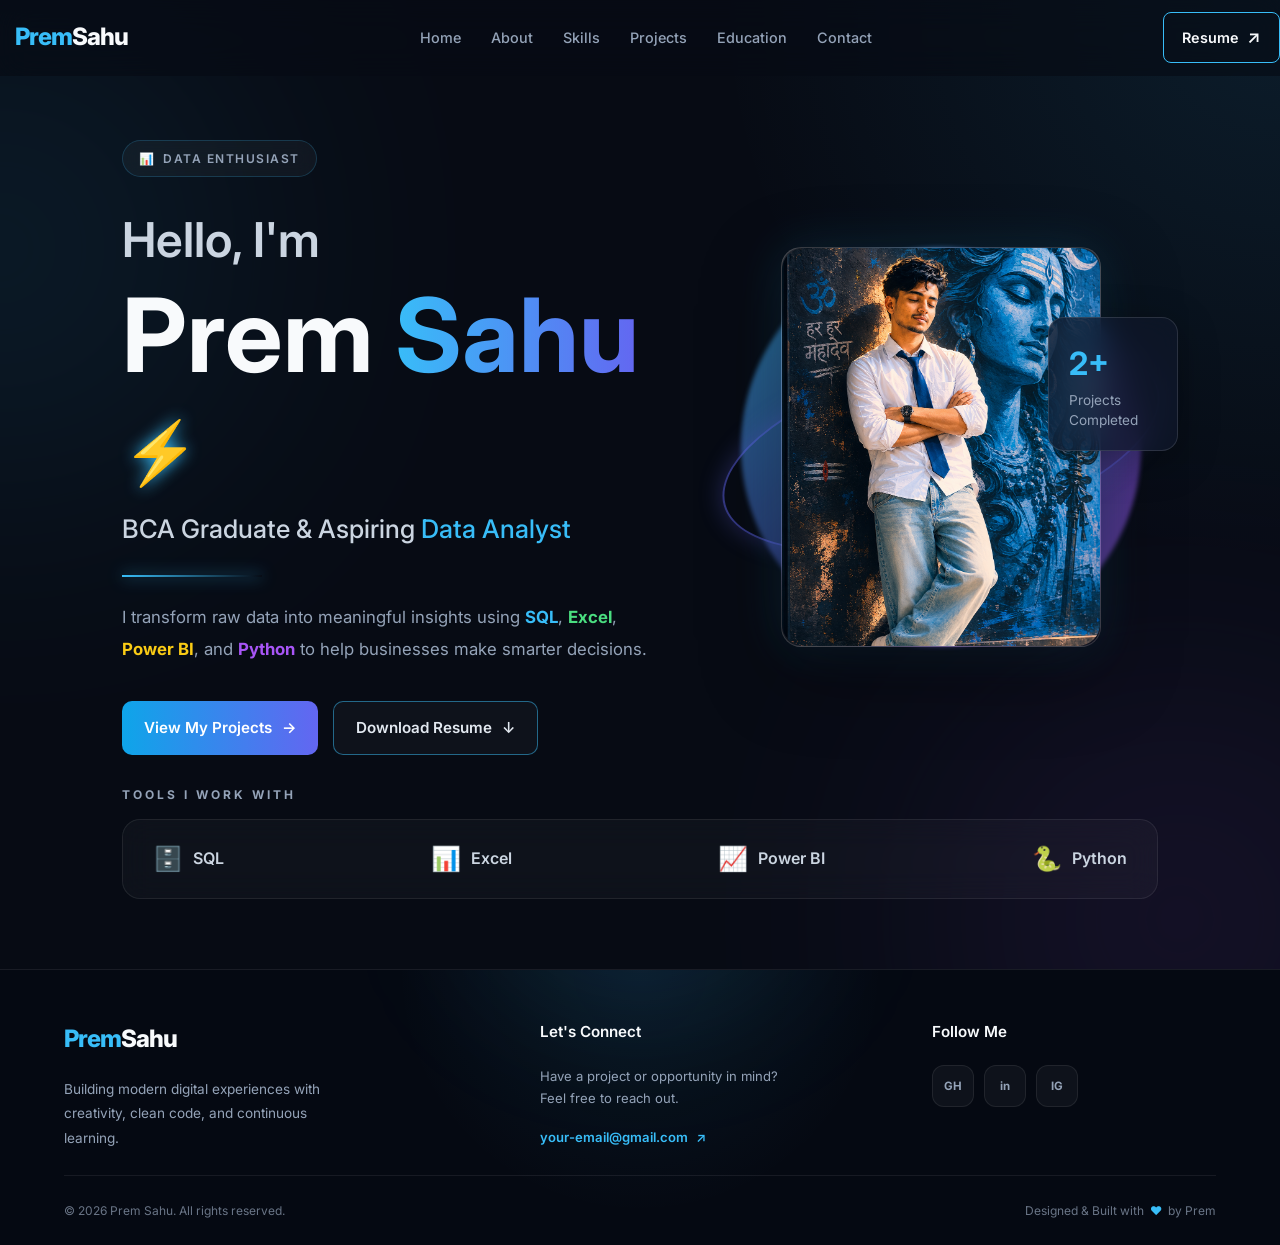
==== index.html @ c9c664d5 "Initial commit" ====
<!doctype html>
<html lang="en">
  <head>
    <meta charset="UTF-8" />
    <meta name="viewport" content="width=device-width, initial-scale=1.0" />
    <title>Prem Sahu | Portfolio</title>
    <!-- CSS -->
    <link rel="stylesheet" href="css/header.css" />
    <link rel="stylesheet" href="css/home.css" />
    <link rel="stylesheet" href="css/footer.css" />
  </head>
  <body>
    <header class="header">
      <nav class="navbar container">
        <!-- Logo -->
        <a href="index.html" class="logo"> <span>Prem</span>Sahu </a>

        <!-- Navigation -->
        <ul class="nav-menu">
          <li><a href="index.html" class="nav-link active">Home</a></li>
          <li><a href="about.html" class="nav-link">About</a></li>
          <li><a href="skills.html" class="nav-link">Skills</a></li>
          <li><a href="project.html" class="nav-link">Projects</a></li>
          <li><a href="Education.html" class="nav-link">Education</a></li>
          <li><a href="Contect.html" class="nav-link">Contact</a></li>
        </ul>
        <!-- Resume Button -->
        <a href="resume/RESUME.pdf" class="resume-btn">
          Resume
          <span>↗</span>
        </a>
        <!-- Mobile Menu Button -->
        <button
          type="button"
          class="menu-btn"
          id="menu-btn"
          aria-label="Toggle navigation menu"
          aria-expanded="false"
        >
          <span></span>
          <span></span>
          <span></span>
        </button>
      </nav>
    </header>
    <main>
      <section id="home" class="hero">
        <!-- Background Effects -->
        <div class="hero-glow glow-one"></div>
        <div class="hero-glow glow-two"></div>

        <div class="hero-container container">
          <!-- Left Content -->
          <div class="hero-content">
            <div class="hero-badge">
              <span>📊</span>
              DATA ENTHUSIAST
            </div>

            <p class="hero-greeting">Hello, I'm</p>

            <h1 class="hero-title">
              Prem <span>Sahu</span>
              <span class="lightning">⚡</span>
            </h1>

            <h2 class="hero-subtitle">
              BCA Graduate & Aspiring
              <span>Data Analyst</span>
            </h2>

            <div class="hero-line"></div>

            <p class="hero-description">
              I transform raw data into meaningful insights using
              <strong>SQL</strong>, <strong>Excel</strong>,
              <strong>Power BI</strong>, and <strong>Python</strong> to help
              businesses make smarter decisions.
            </p>

            <!-- Buttons -->
            <div class="hero-buttons">
              <a href="project.html" class="primary-btn">
                View My Projects
                <span>→</span>
              </a>

              <a href="resume/RESUME.pdf" class="secondary-btn" download>
                Download Resume
                <span>↓</span>
              </a>
            </div>
          </div>

          <!-- Right Content -->
          <div class="hero-visual">
            <!-- Decorative Circle -->
            <div class="profile-circle"></div>

            <!-- Profile Placeholder -->
            <div class="profile-card">
              <img src="images/pic.png" alt="Prem Sahu" class="profile-image" />
            </div>
            <!-- Floating Project Card -->
            <div class="floating-card">
              <h3>2+</h3>

              <p>
                Projects<br />
                Completed
              </p>
            </div>

            <!-- Orbit -->
            <div class="orbit"></div>
          </div>
        </div>

        <!-- Tools Section -->
        <div class="tools-container container">
          <p class="tools-title">TOOLS I WORK WITH</p>

          <div class="tools">
            <div class="tool">
              <span class="tool-icon">🗄️</span>
              SQL
            </div>

            <div class="tool">
              <span class="tool-icon">📊</span>
              Excel
            </div>

            <div class="tool">
              <span class="tool-icon">📈</span>
              Power BI
            </div>

            <div class="tool">
              <span class="tool-icon">🐍</span>
              Python
            </div>
          </div>
        </div>
      </section>
    </main>
    <footer class="footer">
      <div class="footer-glow"></div>

      <div class="container footer-container">
        <!-- Footer Top -->
        <div class="footer-top">
          <!-- Brand -->
          <div class="footer-brand">
            <a href="#home" class="footer-logo"> <span>Prem</span>Sahu </a>

            <p>
              Building modern digital experiences with creativity, clean code,
              and continuous learning.
            </p>
          </div>

          <!-- Contact -->
          <div class="footer-column">
            <h3>Let's Connect</h3>

            <p class="footer-connect-text">
              Have a project or opportunity in mind? Feel free to reach out.
            </p>

            <a href="mailto:your-email@gmail.com" class="footer-email">
              your-email@gmail.com
              <span>↗</span>
            </a>
          </div>

          <!-- Social Links -->
          <div class="footer-column">
            <h3>Follow Me</h3>

            <div class="footer-socials">
              <a href="#" aria-label="GitHub"> GH </a>

              <a href="#" aria-label="LinkedIn"> in </a>

              <a href="#" aria-label="Instagram"> IG </a>
            </div>
          </div>
        </div>

        <!-- Footer Bottom -->
        <div class="footer-bottom">
          <p>© 2026 Prem Sahu. All rights reserved.</p>

          <p>
            Designed & Built with
            <span class="footer-heart">♥</span>
            by Prem
          </p>
        </div>
      </div>
    </footer>
    <!-- JAVASCRIPT -->
    <script src="js/scripts.js"></script>
  </body>
</html>
---- css/header.css ----
/* ========================================
   GOOGLE FONT
======================================== */

@import url('https://fonts.googleapis.com/css2?family=Inter:wght@400;500;600;700;800&display=swap');


/* ========================================
   RESET & ROOT VARIABLES
======================================== */

:root {
    --bg-color: #070b14;
    --bg-secondary: #0d1424;
    --card-color: rgba(255, 255, 255, 0.04);

    --text-primary: #f8fafc;
    --text-secondary: #94a3b8;

    --primary: #38bdf8;
    --primary-dark: #0ea5e9;

    --border-color: rgba(255, 255, 255, 0.08);

    --header-height: 76px;
    --transition: all 0.3s ease;
}
/* ========================================
   GLOBAL RESET
======================================== */

* {
    margin: 0;
    padding: 0;
    box-sizing: border-box;
}

html {
    scroll-behavior: smooth;
}

body {
    font-family: "Inter", sans-serif;

    background: var(--bg-color);
    color: var(--text-primary);

    line-height: 1.6;

    overflow-x: hidden;
}


/* ========================================
   CONTAINER
======================================== */

.container {
    width: min(1200px, 90%);
    margin: auto;
}


/* ========================================
   HEADER
======================================== */

.header {
    position: fixed;

    top: 0;
    left: 0;

    width: 100%;
    height: var(--header-height);

    z-index: 1000;

    display: flex;
    align-items: center;

    background: rgba(7, 11, 20, 0.65);

    backdrop-filter: blur(16px);
    -webkit-backdrop-filter: blur(16px);

    border-bottom: 1px solid transparent;

    transition: var(--transition);
}


/* ========================================
   HEADER SCROLL EFFECT
======================================== */

.header.scrolled {
    background: rgba(7, 11, 20, 0.95);

    border-bottom-color: var(--border-color);

    box-shadow: 0 10px 30px rgba(0, 0, 0, 0.25);
}


/* ========================================
   NAVBAR
======================================== */

.navbar {
    width: 100%;
    height: 100%;
padding-left: 15px;
    display: flex;
    align-items: center;
    justify-content: space-between;
}


/* ========================================
   LOGO
======================================== */

.logo {
    font-size: 1.5rem;
    font-weight: 800;

    letter-spacing: -1px;

    color: var(--text-primary);

    text-decoration: none;

    transition: var(--transition);
}

.logo span {
    color: var(--primary);
}

.logo:hover {
    transform: translateY(-2px);
}


/* ========================================
   NAVIGATION MENU
======================================== */

.nav-menu {
    display: flex;
    align-items: center;

    gap: 30px;

    list-style: none;
}

.nav-link {
    position: relative;

    color: var(--text-secondary);

    text-decoration: none;

    font-size: 0.9rem;
    font-weight: 500;

    transition: color 0.3s ease;
}

.nav-link:hover,
.nav-link.active {
    color: var(--primary);
}


/* ========================================
   NAVIGATION UNDERLINE
======================================== */

.nav-link::after {
    content: "";

    position: absolute;

    width: 0;
    height: 2px;

    left: 0;
    bottom: -8px;

    background: var(--primary);

    border-radius: 10px;

    transition: width 0.3s ease;
}

.nav-link:hover::after,
.nav-link.active::after {
    width: 100%;
}


/* ========================================
   RESUME BUTTON
======================================== */

.resume-btn {
    display: flex;
    align-items: center;

    gap: 8px;

    padding: 10px 18px;

    border: 1px solid var(--primary);
    border-radius: 8px;

    color: var(--text-primary);

    font-size: 0.9rem;
    font-weight: 600;

    text-decoration: none;

    transition: var(--transition);
}

.resume-btn span {
    font-size: 1.1rem;

    transition: transform 0.3s ease;
}

.resume-btn:hover {
    background: var(--primary);

    color: var(--bg-color);

    transform: translateY(-3px);

    box-shadow: 0 10px 25px rgba(56, 189, 248, 0.2);
}

.resume-btn:hover span {
    transform: translate(3px, -3px);
}


/* ========================================
   MOBILE MENU BUTTON
======================================== */

.menu-btn {
    display: none;

    width: 44px;
    height: 44px;

    background: transparent;

    border: 1px solid rgba(255, 255, 255, 0.15);
    border-radius: 10px;

    cursor: pointer;

    flex-direction: column;
    align-items: center;
    justify-content: center;

    gap: 5px;

    transition: var(--transition);
}

.menu-btn:hover {
    border-color: var(--primary);

    background: rgba(56, 189, 248, 0.08);
}

.menu-btn span {
    display: block;

    width: 22px;
    height: 2px;

    background: white;

    border-radius: 5px;

    transition: all 0.3s ease;
}


/* ========================================
   HAMBURGER → X ANIMATION
======================================== */

.menu-btn.active span:nth-child(1) {
    transform: translateY(7px) rotate(45deg);
}

.menu-btn.active span:nth-child(2) {
    opacity: 0;
}

.menu-btn.active span:nth-child(3) {
    transform: translateY(-7px) rotate(-45deg);
}


/* ========================================
   TEMPORARY SECTIONS
======================================== */

section {
    min-height: 100vh;

    padding: 120px 5% 80px;

    display: flex;
    align-items: center;
    justify-content: center;

    scroll-margin-top: var(--header-height);
}

section h1 {
    font-size: clamp(2rem, 5vw, 4rem);

    color: var(--text-primary);
}


/* ========================================
   DIFFERENT SECTION BACKGROUNDS
======================================== */

#home {
    background:
        radial-gradient(
            circle at top right,
            rgba(56, 189, 248, 0.1),
            transparent 35%
        );
}

#about,
#projects,
#contact 
#skills{
    background:  radial-gradient(
            circle at top right,
            rgba(56, 189, 248, 0.1),
            transparent 35%
        );
}


/* ========================================
   MOBILE NAVIGATION
======================================== */

@media (max-width: 900px) {

    /* ------------------------------------
       SHOW MOBILE MENU BUTTON
    ------------------------------------ */

    .menu-btn {
        display: flex;
    }


    /* ------------------------------------
       HIDE RESUME BUTTON
    ------------------------------------ */

    .resume-btn {
        display: none;
    }


    /* ------------------------------------
       MOBILE NAVIGATION MENU
    ------------------------------------ */

    .nav-menu {
        position: absolute;

        top: var(--header-height);
        left: 0;

        width: 100%;

        padding: 30px 0;

        display: flex;
        flex-direction: column;
        align-items: center;

        gap: 24px;

        list-style: none;

        background: rgba(7, 11, 20, 0.98);

        backdrop-filter: blur(20px);
        -webkit-backdrop-filter: blur(20px);

        border-bottom: 1px solid var(--border-color);

        /* Closed state */
        transform: translateY(-120%);

        opacity: 0;

        visibility: hidden;

        pointer-events: none;

        transition:
            transform 0.35s ease,
            opacity 0.35s ease,
            visibility 0.35s ease;
    }


    /* ------------------------------------
       OPEN MOBILE NAVIGATION
    ------------------------------------ */

    .nav-menu.active {
        transform: translateY(0);

        opacity: 1;

        visibility: visible;

        pointer-events: auto;
    }


    /* ------------------------------------
       MOBILE NAVIGATION LINKS
    ------------------------------------ */

    .nav-link {
        font-size: 1rem;
    }

    .nav-link::after {
        bottom: -6px;
    }
}


/* ========================================
   SMALL MOBILE DEVICES
======================================== */

@media (max-width: 480px) {

    .container {
        width: 92%;
    }

    .logo {
        font-size: 1.3rem;
    }

    section {
        padding-left: 4%;
        padding-right: 4%;
    }

    .menu-btn {
        width: 42px;
        height: 42px;
    }
}
---- css/home.css ----
/* ========================================
   HERO SECTION
======================================== */

.hero {
    position: relative;

    min-height: 100vh;

    padding-top: 140px;
    padding-bottom: 70px;

    overflow: hidden;

    display: flex;
    flex-direction: column;
    justify-content: center;

    background:
        radial-gradient(
            circle at 75% 35%,
            rgba(56, 189, 248, 0.12),
            transparent 30%
        ),
        radial-gradient(
            circle at 85% 70%,
            rgba(168, 85, 247, 0.12),
            transparent 25%
        ),
        linear-gradient(
            135deg,
            #070b14,
            #091526,
            #070b14
        );
}


/* ========================================
   BACKGROUND GLOW
======================================== */

.hero-glow {
    position: absolute;

    width: 400px;
    height: 400px;

    border-radius: 50%;

    filter: blur(140px);

    pointer-events: none;

    opacity: 0.15;

    animation: glowPulse 7s ease-in-out infinite;
}

.glow-one {
    top: 5%;
    left: -200px;

    background: #38bdf8;
}

.glow-two {
    bottom: -150px;
    right: -100px;

    background: #a855f7;

    animation-delay: 2s;
}


@keyframes glowPulse {

    0%,
    100% {
        transform: scale(1);
        opacity: 0.12;
    }

    50% {
        transform: scale(1.2);
        opacity: 0.25;
    }
}


/* ========================================
   HERO CONTAINER
======================================== */

.hero-container {
    position: relative;
    z-index: 2;

    display: grid;

    grid-template-columns: 1.1fr 0.9fr;

    align-items: center;

    gap: 70px;
}


/* ========================================
   HERO CONTENT
======================================== */

.hero-badge {
    display: inline-flex;
    align-items: center;

    gap: 8px;

    padding: 8px 16px;

    margin-bottom: 25px;

    border: 1px solid rgba(56, 189, 248, 0.2);
    border-radius: 30px;

    background: rgba(255, 255, 255, 0.04);

    color: #94a3b8;

    font-size: 0.75rem;
    font-weight: 600;

    letter-spacing: 1.5px;

    backdrop-filter: blur(10px);

    animation: fadeUp 1s ease forwards;
}


.hero-greeting {
    color: #cbd5e1;

    font-size: clamp(2rem, 4vw, 3rem);
    font-weight: 600;

    margin-bottom: 5px;

    animation: fadeUp 1s ease forwards;
}


.hero-title {
    font-size: clamp(4rem, 8vw, 7rem);

    line-height: 1;

    margin-bottom: 20px;

    animation: fadeUp 1.2s ease forwards;
}

.hero-title span:first-of-type {
    background: linear-gradient(
        90deg,
        #38bdf8,
        #6366f1,
        #a855f7
    );

    -webkit-background-clip: text;
    background-clip: text;

    color: transparent;

    background-size: 200%;

    animation: gradientMove 5s linear infinite;
}


.lightning {
    display: inline-block;

    font-size: 0.6em;

    filter:
        drop-shadow(0 0 8px #38bdf8);

    animation: lightningFlash 2.5s infinite;
}


/* ========================================
   LIGHTNING ANIMATION
======================================== */

@keyframes lightningFlash {

    0%,
    45%,
    100% {
        opacity: 0.5;
        transform: scale(1);
    }

    50% {
        opacity: 1;
        transform: scale(1.2);

        filter:
            drop-shadow(0 0 8px #38bdf8)
            drop-shadow(0 0 20px #6366f1);
    }
}


/* ========================================
   GRADIENT TEXT ANIMATION
======================================== */

@keyframes gradientMove {

    0% {
        background-position: 0%;
    }

    100% {
        background-position: 200%;
    }
}


/* ========================================
   SUBTITLE
======================================== */

.hero-subtitle {
    color: #cbd5e1;

    font-size: clamp(1.2rem, 2vw, 1.8rem);

    font-weight: 500;

    margin-bottom: 25px;
}

.hero-subtitle span {
    color: #38bdf8;
}


/* ========================================
   HERO LINE
======================================== */

.hero-line {
    width: 140px;
    height: 2px;

    margin-bottom: 25px;

    background: linear-gradient(
        90deg,
        #38bdf8,
        transparent
    );

    box-shadow:
        0 0 15px rgba(56, 189, 248, 0.8);

    animation: lineGlow 3s infinite;
}


@keyframes lineGlow {

    50% {
        width: 190px;
    }
}


/* ========================================
   DESCRIPTION
======================================== */

.hero-description {
    max-width: 600px;

    color: #94a3b8;

    font-size: 1.05rem;

    line-height: 1.9;

    margin-bottom: 35px;
}

.hero-description strong {
    color: #38bdf8;
}

.hero-description strong:nth-child(2) {
    color: #4ade80;
}

.hero-description strong:nth-child(3) {
    color: #facc15;
}

.hero-description strong:nth-child(4) {
    color: #a855f7;
}


/* ========================================
   BUTTONS
======================================== */

.hero-buttons {
    display: flex;

    gap: 15px;

    flex-wrap: wrap;
}

.primary-btn,
.secondary-btn {
    display: inline-flex;

    align-items: center;
    justify-content: center;

    gap: 10px;

    padding: 14px 22px;

    border-radius: 10px;

    text-decoration: none;

    font-size: 0.95rem;
    font-weight: 600;

    transition: all 0.3s ease;
}


/* Primary */

.primary-btn {
    color: white;

    background: linear-gradient(
        90deg,
        #0ea5e9,
        #6366f1,
        #a855f7
    );

    background-size: 200%;
}

.primary-btn:hover {
    background-position: right;

    transform: translateY(-4px);

    box-shadow:
        0 10px 30px rgba(56, 189, 248, 0.3);
}


/* Secondary */

.secondary-btn {
    color: #e2e8f0;

    border: 1px solid rgba(56, 189, 248, 0.5);

    background: rgba(255, 255, 255, 0.03);
}

.secondary-btn:hover {
    border-color: #38bdf8;

    background: rgba(56, 189, 248, 0.1);

    transform: translateY(-4px);
}


/* ========================================
   HERO VISUAL
======================================== */

.hero-visual {
    position: relative;

    height: 500px;

    display: flex;

    align-items: center;
    justify-content: center;
}


/* Background circle */

.profile-circle {
    position: absolute;

    width: 400px;
    height: 400px;

    border-radius: 50%;

    background:
        linear-gradient(
            135deg,
            rgba(56, 189, 248, 0.6),
            rgba(99, 102, 241, 0.4),
            rgba(168, 85, 247, 0.6)
        );

    filter: blur(2px);

    animation: floatCircle 6s ease-in-out infinite;
}


@keyframes floatCircle {

    0%,
    100% {
        transform: translateY(0);
    }

    50% {
        transform: translateY(-20px);
    }
}


/* ========================================
   PROFILE CARD
======================================== */

.profile-card {
    position: relative;

    z-index: 2;

    width: 320px;
    height: 400px;

    display: flex;
    align-items: center;
    justify-content: center;


    border-radius: 20px;

    background:
        linear-gradient(
            145deg,
            rgba(255, 255, 255, 0.12),
            rgba(255, 255, 255, 0.02)
        );

    border: 1px solid rgba(255, 255, 255, 0.15);

    backdrop-filter: blur(15px);
    -webkit-backdrop-filter: blur(15px);

    box-shadow:
        0 25px 80px rgba(0, 0, 0, 0.4),
        0 0 50px rgba(56, 189, 248, 0.15);

    overflow: hidden;

    animation: profileFloat 5s ease-in-out infinite;
}


/* ========================================
   PROFILE IMAGE
======================================== */

.profile-image {
    width: 100%;
    height: 100%;

    display: block;

    object-fit: cover;

    border-radius: 22px;

    transition: transform 0.4s ease;
}


/* ========================================
   PROFILE IMAGE HOVER
======================================== */

.profile-card:hover .profile-image {
    transform: scale(1.03);
}


/* ========================================
   PROFILE FLOAT ANIMATION
======================================== */

@keyframes profileFloat {

    0%,
    100% {
        transform: translateY(0);
    }

    50% {
        transform: translateY(-15px);
    }
}


/* ========================================
   MOBILE PROFILE CARD
======================================== */

@media (max-width: 600px) {

    .profile-card {
        width: 280px;
        height: 350px;
    }
}


/* Placeholder */

.profile-placeholder {
    width: 220px;
    height: 220px;

    display: flex;

    align-items: center;
    justify-content: center;

    border-radius: 50%;

    background:
        linear-gradient(
            135deg,
            #38bdf8,
            #6366f1,
            #a855f7
        );

    box-shadow:
        0 0 60px rgba(56, 189, 248, 0.4);
}


/* ========================================
   FLOATING PROJECT CARD
======================================== */

.floating-card {
    position: absolute;

    z-index: 4;

    right: -20px;
    top: 120px;

    padding: 20px;

    min-width: 130px;

    border-radius: 16px;

    background: rgba(15, 23, 42, 0.75);

    border: 1px solid rgba(255, 255, 255, 0.12);

    backdrop-filter: blur(15px);

    box-shadow:
        0 10px 40px rgba(0, 0, 0, 0.3);

    animation: cardFloat 4s ease-in-out infinite;
}


.floating-card h3 {
    color: #38bdf8;

    font-size: 2rem;
}

.floating-card p {
    color: #94a3b8;

    font-size: 0.85rem;

    line-height: 1.5;
}


@keyframes cardFloat {

    0%,
    100% {
        transform: translateY(0);
    }

    50% {
        transform: translateY(-12px);
    }
}


/* ========================================
   ORBIT EFFECT
======================================== */

.orbit {
    position: absolute;

    width: 450px;
    height: 180px;

    border: 2px solid rgba(99, 102, 241, 0.5);

    border-radius: 50%;

    transform: rotate(-15deg);

    box-shadow:
        0 0 25px rgba(99, 102, 241, 0.3);

    animation: orbitRotate 10s linear infinite;
}


@keyframes orbitRotate {

    from {
        transform: rotate(-15deg);
    }

    to {
        transform: rotate(345deg);
    }
}


/* ========================================
   TOOLS SECTION
======================================== */

.tools-container {
    position: relative;

    z-index: 3;

    margin-top: 30px;
}


.tools-title {
    color: #94a3b8;

    font-size: 0.75rem;

    font-weight: 700;

    letter-spacing: 3px;

    margin-bottom: 15px;
}


.tools {
    display: flex;

    align-items: center;
    justify-content: space-between;

    gap: 15px;

    padding: 20px 30px;

    border: 1px solid rgba(255, 255, 255, 0.08);

    border-radius: 18px;

    background: rgba(255, 255, 255, 0.03);

    backdrop-filter: blur(15px);
}


.tool {
    display: flex;

    align-items: center;

    gap: 10px;

    color: #cbd5e1;

    font-weight: 600;

    transition: 0.3s ease;
}

.tool:hover {
    color: #38bdf8;

    transform: translateY(-5px);
}

.tool-icon {
    font-size: 1.5rem;
}


/* ========================================
   FADE UP ANIMATION
======================================== */

@keyframes fadeUp {

    from {
        opacity: 0;

        transform: translateY(30px);
    }

    to {
        opacity: 1;

        transform: translateY(0);
    }
}


/* ========================================
   RESPONSIVE
======================================== */

@media (max-width: 900px) {

    .hero {
        padding-top: 130px;
    }

    .hero-container {
        grid-template-columns: 1fr;

        text-align: center;

        gap: 30px;
    }

    .hero-content {
        display: flex;

        flex-direction: column;

        align-items: center;
    }

    .hero-visual {
        height: 430px;
    }

    .tools {
        flex-wrap: wrap;

        justify-content: center;
    }

    .tool {
        min-width: 110px;
    }

    .hero-description {
        max-width: 650px;
    }

    .hero-line {
        margin-left: auto;
        margin-right: auto;
    }
}


@media (max-width: 600px) {

    .hero {
        padding-top: 110px;
    }

    .hero-title {
        font-size: 4rem;
    }

    .hero-buttons {
        width: 100%;

        flex-direction: column;
    }

    .primary-btn,
    .secondary-btn {
        width: 100%;
    }

    .hero-visual {
        height: 350px;
    }

    .profile-card {
        width: 250px;
        height: 300px;
    }

    .profile-circle {
        width: 300px;
        height: 300px;
    }

    .profile-placeholder {
        width: 170px;
        height: 170px;
    }

    .profile-placeholder span {
        font-size: 3.5rem;
    }

    .floating-card {
        right: 0;
        top: 80px;
    }

    .orbit {
        width: 320px;
        height: 140px;
    }

    .tools {
        padding: 18px;
    }
}
---- css/footer.css ----
.footer {
    position: relative;

    padding: 50px 0 25px;

    background:
        radial-gradient(
            circle at 50% 0%,
            rgba(56, 189, 248, 0.08),
            transparent 35%
        ),
        #050912;

    border-top: 1px solid var(--border-color);

    overflow: hidden;
}

.footer-glow {
    position: absolute;

    width: 300px;
    height: 200px;

    top: -180px;
    left: 50%;

    transform: translateX(-50%);

    border-radius: 50%;

    background: rgba(56, 189, 248, 0.12);

    filter: blur(80px);

    pointer-events: none;
}

.footer-container {
    position: relative;

    z-index: 2;
}

.footer-top {
    display: grid;

    grid-template-columns:
        1.5fr
        1.2fr
        1fr;

    gap: 50px;

    padding-bottom: 25px;
}

.footer-logo {
    display: inline-block;

    margin-bottom: 18px;

    color: var(--text-primary);

    font-size: 1.5rem;

    font-weight: 800;

    letter-spacing: -1px;

    text-decoration: none;

    transition: var(--transition);
}


.footer-logo span {
    color: var(--primary);
}


.footer-logo:hover {
    transform: translateY(-2px);
}


.footer-brand p {
    max-width: 300px;

    color: var(--text-secondary);

    font-size: 0.85rem;

    line-height: 1.8;
}

.footer-column h3 {
    margin-bottom: 20px;

    color: var(--text-primary);

    font-size: 0.95rem;

    font-weight: 600;
}

.footer-connect-text {
    max-width: 240px;

    margin-bottom: 15px;

    color: var(--text-secondary);

    font-size: 0.82rem;

    line-height: 1.7;
}


.footer-email {
    display: inline-flex;

    align-items: center;

    gap: 8px;

    color: var(--primary);

    font-size: 0.82rem;

    font-weight: 600;

    text-decoration: none;

    transition: color 0.3s ease;
}


.footer-email span {
    transition: transform 0.3s ease;
}


.footer-email:hover {
    color: var(--text-primary);
}


.footer-email:hover span {
    transform: translate(3px, -3px);
}

.footer-socials {
    display: flex;

    gap: 10px;
}


.footer-socials a {
    width: 42px;
    height: 42px;

    display: flex;

    align-items: center;
    justify-content: center;

    border-radius: 12px;

    background: rgba(255, 255, 255, 0.04);

    border: 1px solid rgba(255, 255, 255, 0.08);

    color: var(--text-secondary);

    font-size: 0.72rem;

    font-weight: 700;

    text-decoration: none;

    transition:
        color 0.3s ease,
        background 0.3s ease,
        border-color 0.3s ease,
        transform 0.3s ease,
        box-shadow 0.3s ease;
}


.footer-socials a:hover {
    color: var(--primary);

    border-color: rgba(56, 189, 248, 0.3);

    background: rgba(56, 189, 248, 0.08);

    transform: translateY(-4px);

    box-shadow:
        0 8px 20px rgba(56, 189, 248, 0.1);
}

.footer-bottom {
    display: flex;

    align-items: center;
    justify-content: space-between;

    gap: 10px;

    padding-top: 25px;

    border-top: 1px solid rgba(255, 255, 255, 0.07);
}


.footer-bottom p {
    color: rgba(148, 163, 184, 0.7);

    font-size: 0.75rem;
}

.footer-heart {
    display: inline-block;

    padding: 0 3px;

    color: var(--primary);

    animation: heartPulse 1.8s ease-in-out infinite;
}


@keyframes heartPulse {

    0%,
    100% {
        transform: scale(1);
    }

    50% {
        transform: scale(1.2);
    }

}


/* tablet */

@media (max-width: 900px) {

    .footer-top {
        grid-template-columns: 1fr 1fr;

        gap: 40px;
    }

}
/* mobile */

@media (max-width: 600px) {

    .footer {
        padding-top: 60px;
    }


    .footer-top {
        grid-template-columns: 1fr;

        gap: 35px;

        padding-bottom: 40px;
    }


    .footer-brand p,
    .footer-connect-text {
        max-width: 100%;
    }


    .footer-bottom {
        flex-direction: column;

        align-items: flex-start;

        gap: 8px;
    }

}
/* small phones */

@media (max-width: 400px) {

    .footer {
        padding-top: 50px;
    }


    .footer-socials a {
        width: 40px;
        height: 40px;
    }

}
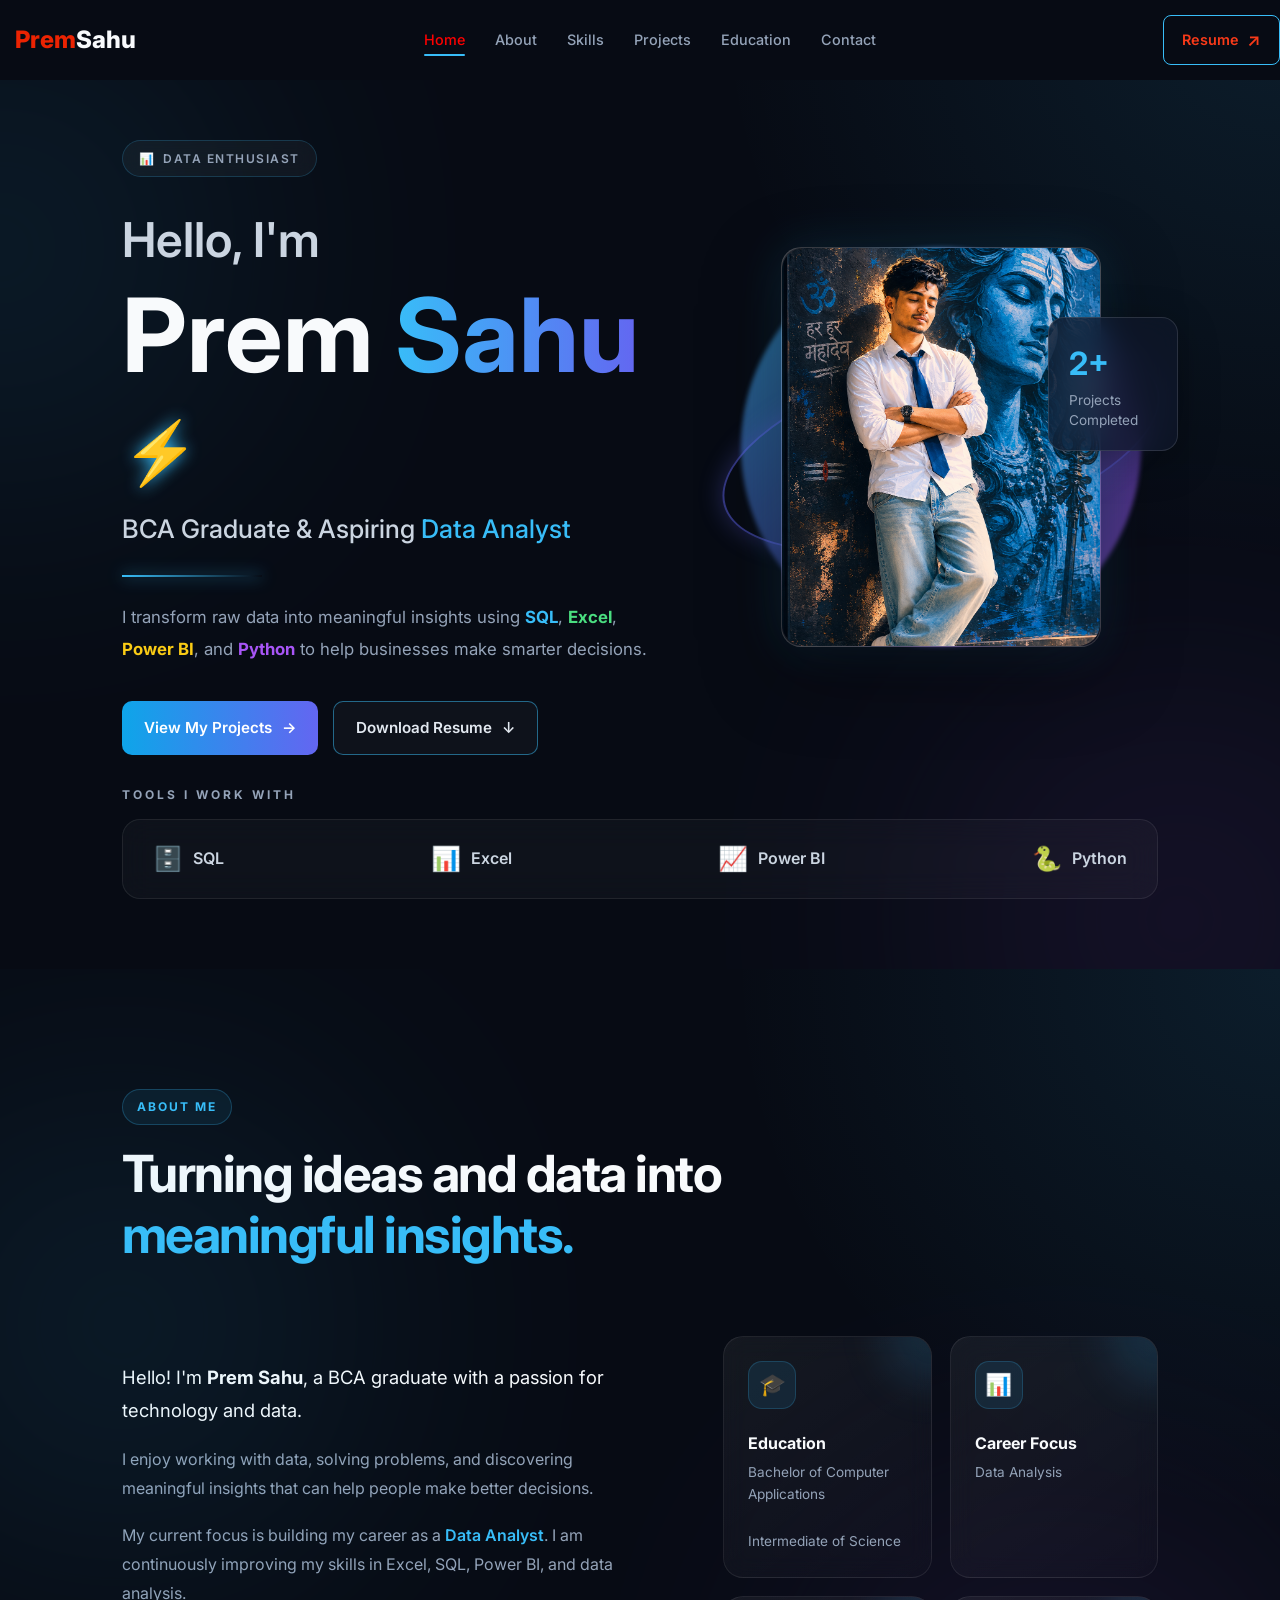
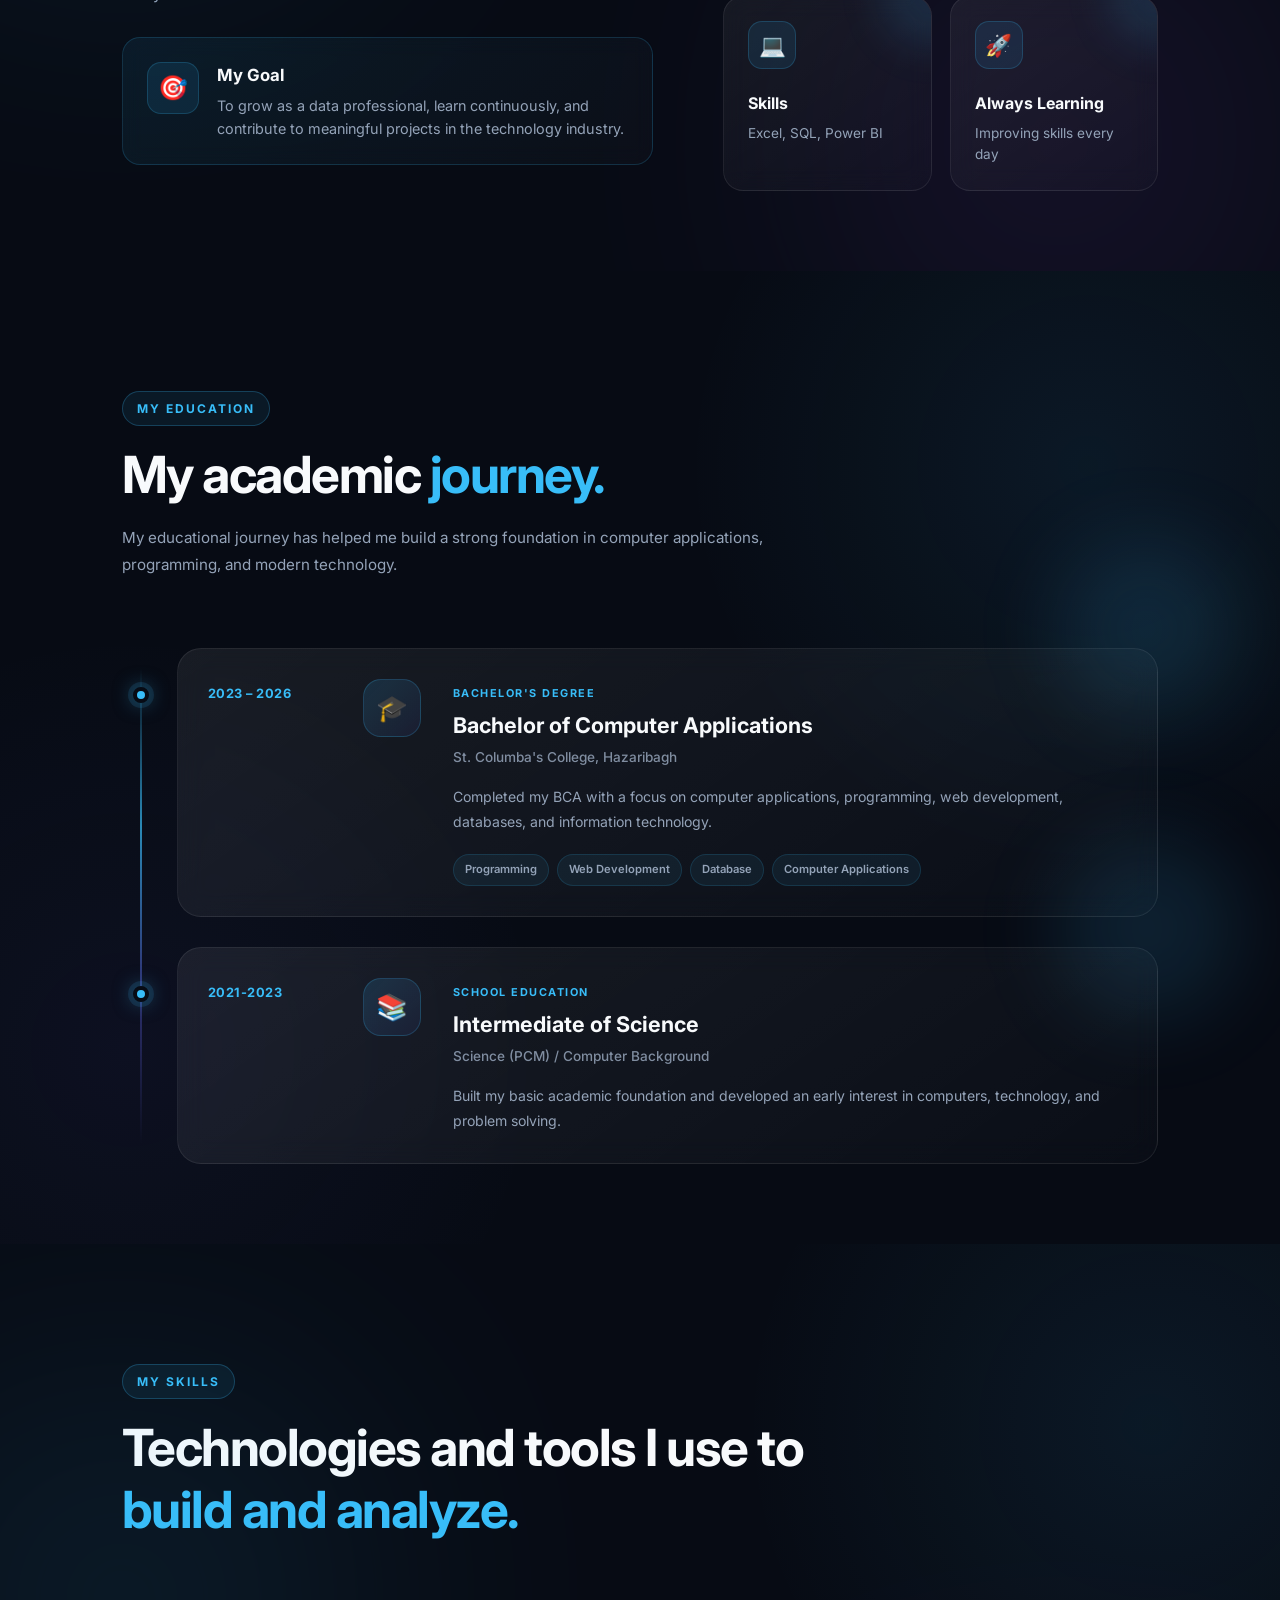
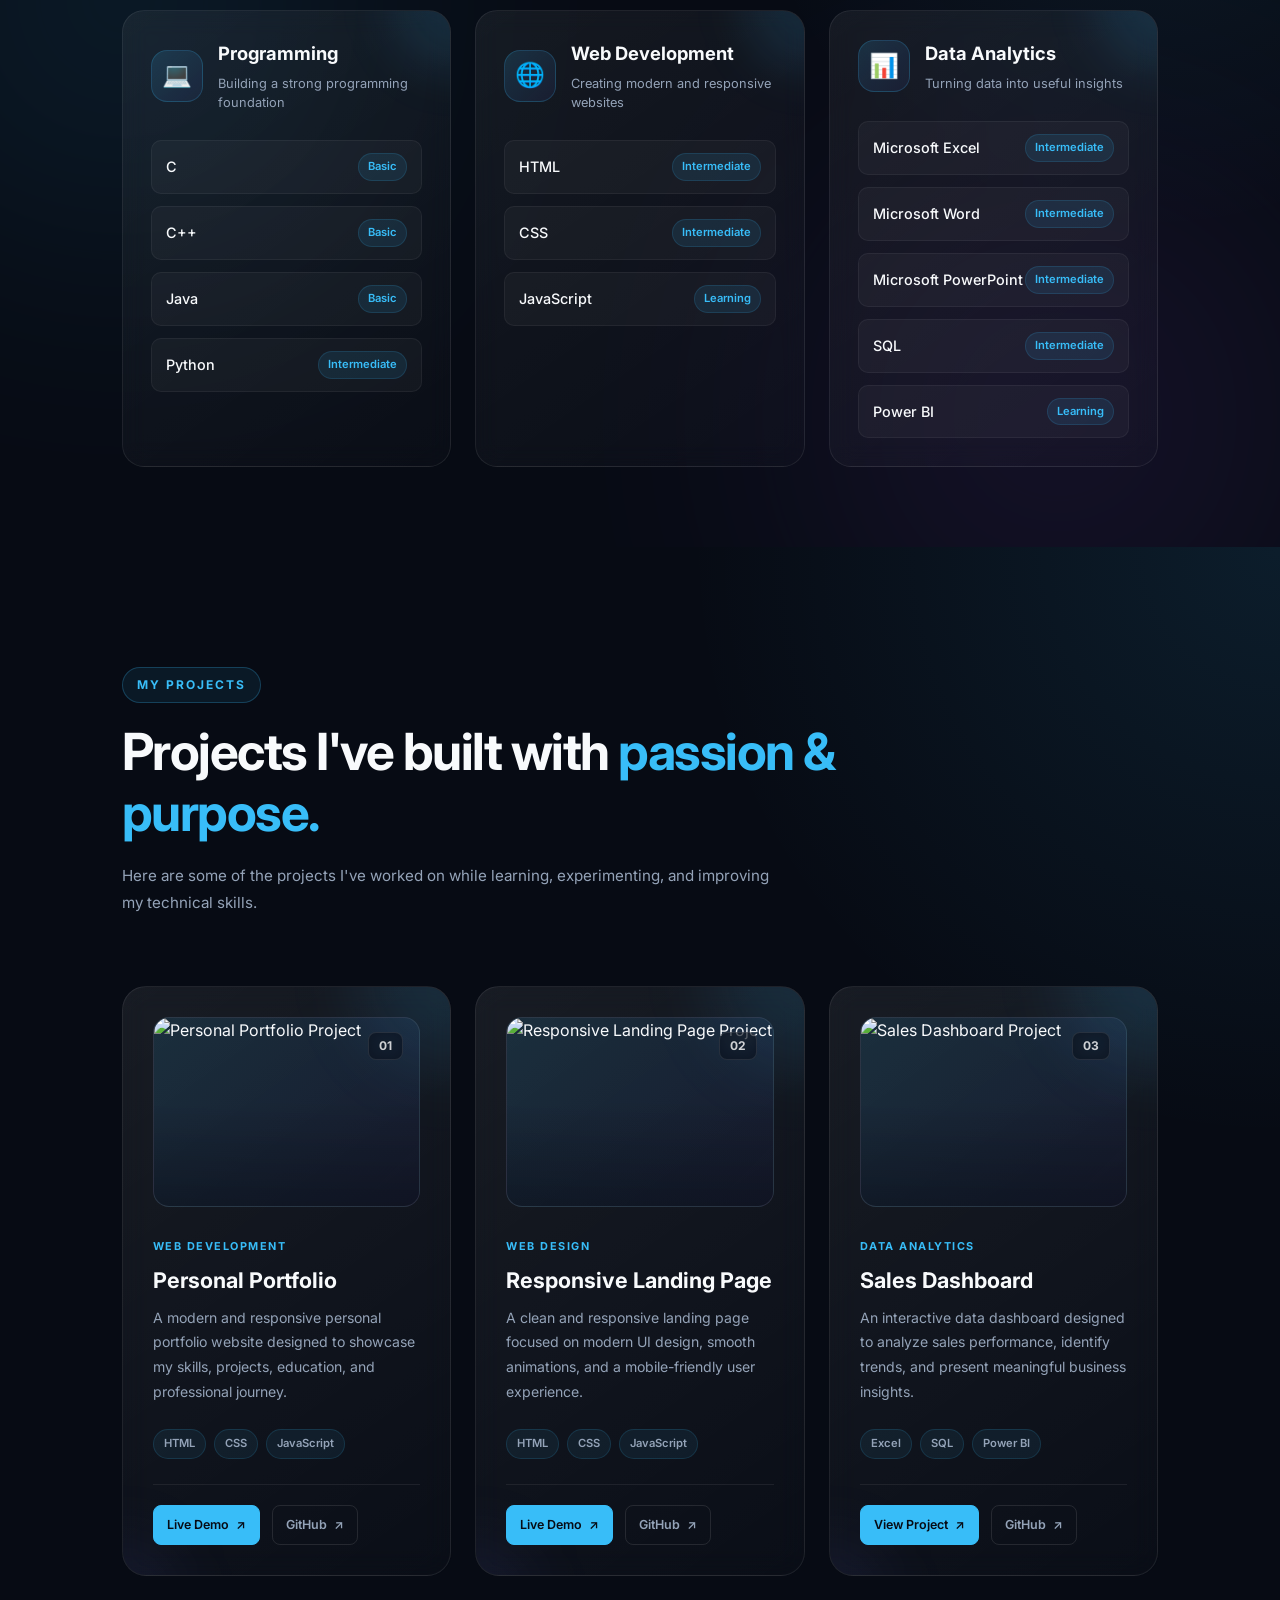
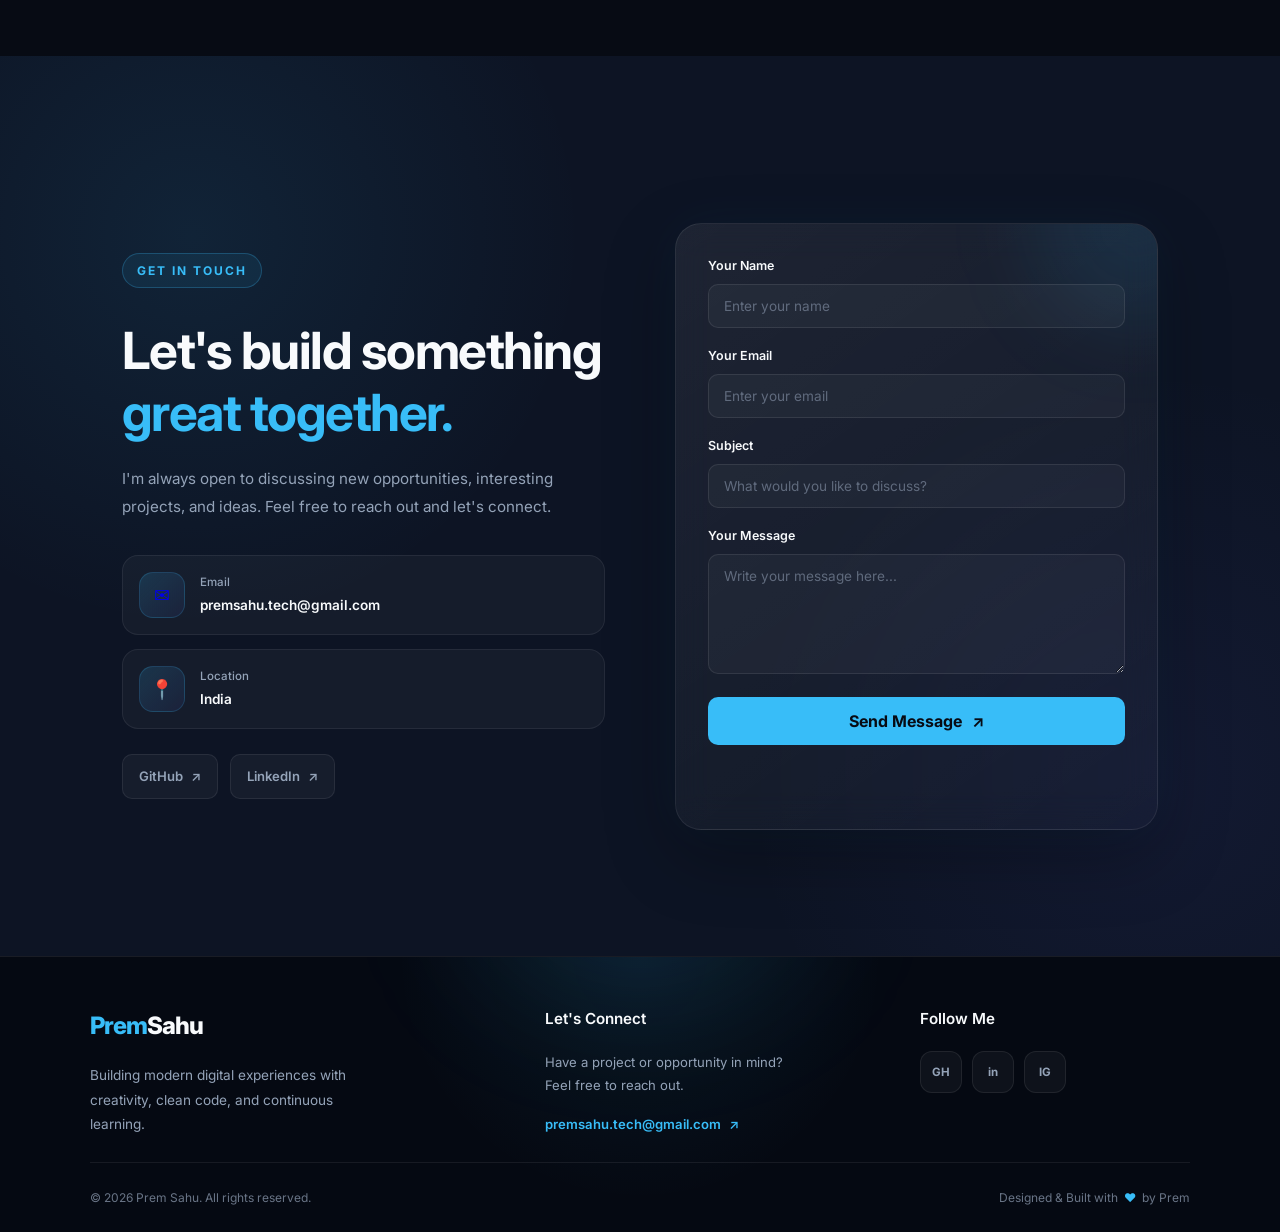
==== commit 03a6ff3c: "Update" ====
--- a/index.html
+++ b/index.html
@@ -7,22 +7,27 @@
     <!-- CSS -->
     <link rel="stylesheet" href="css/header.css" />
     <link rel="stylesheet" href="css/home.css" />
+    <link rel="stylesheet" href="css/skills.css">
+    <link rel="stylesheet" href="css/contact.css">
+    <link rel="stylesheet" href="css/project.css">
+    <link rel="stylesheet" href="css/education.css">
+    <link rel="stylesheet" href="css/about.css">
     <link rel="stylesheet" href="css/footer.css" />
   </head>
   <body>
     <header class="header">
       <nav class="navbar container">
         <!-- Logo -->
-        <a href="index.html" class="logo"> <span>Prem</span>Sahu </a>
+        <a href="#home" class="logo"> <span>Prem</span>Sahu </a>
 
         <!-- Navigation -->
         <ul class="nav-menu">
-          <li><a href="index.html" class="nav-link active">Home</a></li>
-          <li><a href="about.html" class="nav-link">About</a></li>
-          <li><a href="skills.html" class="nav-link">Skills</a></li>
-          <li><a href="project.html" class="nav-link">Projects</a></li>
-          <li><a href="Education.html" class="nav-link">Education</a></li>
-          <li><a href="Contect.html" class="nav-link">Contact</a></li>
+          <li><a href="#home" class="nav-link active">Home</a></li>
+          <li><a href="#about" class="nav-link">About</a></li>
+          <li><a href="#skills" class="nav-link">Skills</a></li>
+          <li><a href="#projects" class="nav-link">Projects</a></li>
+          <li><a href="#education" class="nav-link">Education</a></li>
+          <li><a href="#contact" class="nav-link">Contact</a></li>
         </ul>
         <!-- Resume Button -->
         <a href="resume/RESUME.pdf" class="resume-btn">
@@ -143,6 +148,723 @@
           </div>
         </div>
       </section>
+      <section class="about" id="about">
+      <div class="container about-container">
+        <div class="hero-glow glow-one"></div>
+        <div class="hero-glow glow-two"></div>
+        <!-- Section Heading -->
+        <div class="section-heading">
+          <span class="section-tag"> ABOUT ME </span>
+
+          <h2>
+            Turning ideas and data into
+            <span>meaningful insights.</span>
+          </h2>
+        </div>
+
+        <!-- About Content -->
+        <div class="about-content">
+          <!-- About Text -->
+          <div class="about-text">
+            <p class="about-intro">
+              Hello! I'm <strong>Prem Sahu</strong>, a BCA graduate with a
+              passion for technology and data.
+            </p>
+
+            <p>
+              I enjoy working with data, solving problems, and discovering
+              meaningful insights that can help people make better decisions.
+            </p>
+
+            <p>
+              My current focus is building my career as a
+              <span class="highlight">Data Analyst</span>. I am continuously
+              improving my skills in Excel, SQL, Power BI, and data analysis.
+            </p>
+
+            <!-- Career Goal -->
+            <div class="career-goal">
+              <div class="goal-icon">🎯</div>
+
+              <div>
+                <h3>My Goal</h3>
+
+                <p>
+                  To grow as a data professional, learn continuously, and
+                  contribute to meaningful projects in the technology industry.
+                </p>
+              </div>
+            </div>
+          </div>
+
+          <!-- Information Cards -->
+          <div class="about-cards">
+            <!-- Card 1 -->
+            <div class="about-card">
+              <div class="about-card-icon">🎓</div>
+
+              <div>
+                <h3>Education</h3>
+
+                <p>Bachelor of Computer Applications</p>
+                <br />
+                <p>Intermediate of Science</p>
+              </div>
+            </div>
+
+            <!-- Card 2 -->
+            <div class="about-card">
+              <div class="about-card-icon">📊</div>
+
+              <div>
+                <h3>Career Focus</h3>
+
+                <p>Data Analysis</p>
+              </div>
+            </div>
+
+            <!-- Card 3 -->
+            <div class="about-card">
+              <div class="about-card-icon">💻</div>
+
+              <div>
+                <h3>Skills</h3>
+
+                <p>Excel, SQL, Power BI</p>
+              </div>
+            </div>
+
+            <!-- Card 4 -->
+            <div class="about-card">
+              <div class="about-card-icon">🚀</div>
+
+              <div>
+                <h3>Always Learning</h3>
+
+                <p>Improving skills every day</p>
+              </div>
+            </div>
+          </div>
+        </div>
+      </div>
+    </section>
+    <section class="education" id="education">
+
+    <div class="container education-container">
+
+        <!-- Section Heading -->
+        <div class="section-heading">
+
+            <span class="section-tag">
+                MY EDUCATION
+            </span>
+
+            <h2>
+                My academic
+                <span>journey.</span>
+            </h2>
+
+            <p class="education-intro">
+                My educational journey has helped me build a strong
+                foundation in computer applications, programming,
+                and modern technology.
+            </p>
+
+        </div>
+
+
+        <!-- Education Timeline -->
+        <div class="education-timeline">
+
+
+            <!-- ====================================
+                 EDUCATION ITEM
+            ===================================== -->
+
+            <article class="education-card">
+
+                <!-- Timeline Dot -->
+                <div class="education-dot"></div>
+
+
+                <!-- Education Year -->
+                <div class="education-year">
+                    2023 – 2026
+                </div>
+
+
+                <!-- Education Icon -->
+                <div class="education-icon">
+                    🎓
+                </div>
+
+
+                <!-- Education Content -->
+                <div class="education-content">
+
+                    <span class="education-type">
+                        BACHELOR'S DEGREE
+                    </span>
+
+                    <h3>
+                        Bachelor of Computer Applications
+                    </h3>
+
+                    <h4>
+                        St. Columba's College, Hazaribagh
+                    </h4>
+
+                    <p>
+                        Completed my BCA with a focus on computer
+                        applications, programming, web development,
+                        databases, and information technology.
+                    </p>
+
+                    <!-- Subjects / Skills -->
+                    <div class="education-tags">
+
+                        <span>Programming</span>
+                        <span>Web Development</span>
+                        <span>Database</span>
+                        <span>Computer Applications</span>
+
+                    </div>
+
+                </div>
+
+            </article>
+
+
+            <!-- ====================================
+                 EDUCATION ITEM
+            ===================================== -->
+
+            <article class="education-card">
+
+                <!-- Timeline Dot -->
+                <div class="education-dot"></div>
+
+
+                <!-- Education Year -->
+                <div class="education-year">
+                   2021-2023
+                </div>
+
+
+                <!-- Education Icon -->
+                <div class="education-icon">
+                    📚
+                </div>
+
+
+                <!-- Education Content -->
+                <div class="education-content">
+
+                    <span class="education-type">
+                        SCHOOL EDUCATION
+                    </span>
+
+                    <h3>
+                        Intermediate of Science 
+                    </h3>
+
+                    <h4>
+                        Science (PCM) / Computer Background
+                    </h4>
+
+                    <p>
+                        Built my basic academic foundation and
+                        developed an early interest in computers,
+                        technology, and problem solving.
+                    </p>
+
+                </div>
+
+            </article>
+
+
+        </div>
+
+    </div>
+
+</section>
+<section class="skills" id="skills">
+        <div class="container skills-container">
+          <div class="hero-glow glow-one"></div>
+          <div class="hero-glow glow-two"></div>
+          <!-- Section Heading -->
+          <div class="section-heading">
+            <span class="section-tag"> MY SKILLS </span>
+
+            <h2 style="margin-bottom: 15px;">
+              Technologies and tools I use to
+              <span>build and analyze.</span>
+              </h2>
+          </div>
+
+          <!-- Skills Grid -->
+          <div class="skills-grid">
+            <!-- Programming Skills -->
+            <div class="skill-category">
+              <div class="skill-category-header">
+                <div class="skill-category-icon">💻</div>
+
+                <div>
+                  <h3>Programming</h3>
+
+                  <p>Building a strong programming foundation</p>
+                </div>
+              </div>
+
+              <div class="skill-list">
+                <div class="skill-item">
+                  <span class="skill-name">C</span>
+                  <span class="skill-level">Basic</span>
+                </div>
+
+                <div class="skill-item">
+                  <span class="skill-name">C++</span>
+                  <span class="skill-level">Basic</span>
+                </div>
+
+                <div class="skill-item">
+                  <span class="skill-name">Java</span>
+                  <span class="skill-level">Basic</span>
+                </div>
+
+                <div class="skill-item">
+                  <span class="skill-name">Python</span>
+                  <span class="skill-level">Intermediate</span>
+                </div>
+              </div>
+            </div>
+
+            <!-- Web Development Skills -->
+            <div class="skill-category">
+              <div class="skill-category-header">
+                <div class="skill-category-icon">🌐</div>
+
+                <div>
+                  <h3>Web Development</h3>
+
+                  <p>Creating modern and responsive websites</p>
+                </div>
+              </div>
+
+              <div class="skill-list">
+                <div class="skill-item">
+                  <span class="skill-name">HTML</span>
+                  <span class="skill-level">Intermediate</span>
+                </div>
+
+                <div class="skill-item">
+                  <span class="skill-name">CSS</span>
+                  <span class="skill-level">Intermediate</span>
+                </div>
+
+                <div class="skill-item">
+                  <span class="skill-name">JavaScript</span>
+                  <span class="skill-level">Learning</span>
+                </div>
+              </div>
+            </div>
+
+            <!-- Data Analytics Skills -->
+            <div class="skill-category">
+              <div class="skill-category-header">
+                <div class="skill-category-icon">📊</div>
+
+                <div>
+                  <h3>Data Analytics</h3>
+
+                  <p>Turning data into useful insights</p>
+                </div>
+              </div>
+
+              <div class="skill-list">
+                <div class="skill-item">
+                  <span class="skill-name">Microsoft Excel</span>
+                  <span class="skill-level">Intermediate</span>
+                </div>
+                <div class="skill-item">
+                  <span class="skill-name">Microsoft Word </span>
+                  <span class="skill-level">Intermediate</span>
+                </div>
+                <div class="skill-item">
+                  <span class="skill-name">Microsoft PowerPoint</span>
+                  <span class="skill-level">Intermediate</span>
+                </div>
+                <div class="skill-item">
+                  <span class="skill-name">SQL</span>
+                  <span class="skill-level">Intermediate</span>
+                </div>
+
+                <div class="skill-item">
+                  <span class="skill-name">Power BI</span>
+                  <span class="skill-level">Learning</span>
+                </div>
+                        
+              </div>
+            </div>
+          </div>
+        </div>
+      </section>
+      <section class="projects" id="projects">
+        <div class="container projects-container">
+          <!-- Section Heading -->
+          <div class="section-heading">
+            <span class="section-tag"> MY PROJECTS </span>
+
+            <h2>
+              Projects I've built with
+              <span>passion & purpose.</span>
+            </h2>
+
+            <p class="projects-intro">
+              Here are some of the projects I've worked on while learning,
+              experimenting, and improving my technical skills.
+            </p>
+          </div>
+
+          <!-- Projects Grid -->
+
+          <div class="projects-grid">
+            <!-- ====================================
+                PROJECT 01
+                    ===================================== -->
+
+            <article class="project-card">
+              <!-- Project Image -->
+              <div class="project-image">
+                <img
+                  src="images/projects/portfolio.png"
+                  alt="Personal Portfolio Project"
+                />
+
+                <div class="project-image-overlay"></div>
+
+                <span class="project-number">01</span>
+              </div>
+
+              <!-- Project Content -->
+              <div class="project-content">
+                <span class="project-type"> WEB DEVELOPMENT </span>
+
+                <h3>Personal Portfolio</h3>
+
+                <p>
+                  A modern and responsive personal portfolio website designed to
+                  showcase my skills, projects, education, and professional
+                  journey.
+                </p>
+              </div>
+
+              <!-- Technologies -->
+              <div class="project-tech">
+                <span>HTML</span>
+                <span>CSS</span>
+                <span>JavaScript</span>
+              </div>
+
+              <!-- Project Links -->
+              <div class="project-links">
+                <a href="#" class="project-link">
+                  Live Demo
+                  <span>↗</span>
+                </a>
+
+                <a href="#" class="project-github">
+                  GitHub
+                  <span>↗</span>
+                </a>
+              </div>
+            </article>
+
+            <!-- ====================================
+               PROJECT 02
+                       -->
+
+            <article class="project-card">
+              <!-- Project Image -->
+              <div class="project-image">
+                <img
+                  src="images/projects/landing-page.png"
+                  alt="Responsive Landing Page Project"
+                />
+
+                <div class="project-image-overlay"></div>
+
+                <span class="project-number">02</span>
+              </div>
+
+              <!-- Project Content -->
+              <div class="project-content">
+                <span class="project-type"> WEB DESIGN </span>
+
+                <h3>Responsive Landing Page</h3>
+
+                <p>
+                  A clean and responsive landing page focused on modern UI
+                  design, smooth animations, and a mobile-friendly user
+                  experience.
+                </p>
+              </div>
+
+              <!-- Technologies -->
+              <div class="project-tech">
+                <span>HTML</span>
+                <span>CSS</span>
+                <span>JavaScript</span>
+              </div>
+
+              <!-- Project Links -->
+              <div class="project-links">
+                <a href="#" class="project-link">
+                  Live Demo
+                  <span>↗</span>
+                </a>
+
+                <a href="#" class="project-github">
+                  GitHub
+                  <span>↗</span>
+                </a>
+              </div>
+            </article>
+
+            <!-- ====================================
+     PROJECT 03
+===================================== -->
+
+            <article class="project-card">
+              <!-- Project Image -->
+              <div class="project-image">
+                <img
+                  src="images/projects/sales-dashboard.png"
+                  alt="Sales Dashboard Project"
+                />
+
+                <div class="project-image-overlay"></div>
+
+                <span class="project-number">03</span>
+              </div>
+
+              <!-- Project Content -->
+              <div class="project-content">
+                <span class="project-type"> DATA ANALYTICS </span>
+
+                <h3>Sales Dashboard</h3>
+
+                <p>
+                  An interactive data dashboard designed to analyze sales
+                  performance, identify trends, and present meaningful business
+                  insights.
+                </p>
+              </div>
+
+              <!-- Technologies -->
+              <div class="project-tech">
+                <span>Excel</span>
+                <span>SQL</span>
+                <span>Power BI</span>
+              </div>
+
+              <!-- Project Links -->
+              <div class="project-links">
+                <a href="#" class="project-link">
+                  View Project
+                  <span>↗</span>
+                </a>
+
+                <a href="#" class="project-github">
+                  GitHub
+                  <span>↗</span>
+                </a>
+              </div>
+            </article>
+          </div>
+        </div>
+      </section>
+      <section class="contact" id="contact">
+
+    <div class="container contact-container">
+
+        <!-- Contact Information -->
+        <div class="contact-info">
+
+            <span class="section-tag">
+                GET IN TOUCH
+            </span>
+
+            <h2>
+                Let's build something
+                <span>great together.</span>
+            </h2>
+
+            <p class="contact-intro">
+                I'm always open to discussing new opportunities,
+                interesting projects, and ideas. Feel free to
+                reach out and let's connect.
+            </p>
+
+
+            <!-- Contact Details -->
+            <div class="contact-details">
+
+                <!-- Email -->
+                <a href="mailto:your-email@gmail.com" class="contact-detail">
+
+                    <div class="contact-detail-icon">
+                        ✉
+                    </div>
+
+                    <div>
+                        <span>Email</span>
+                        <strong>premsahu.tech@gmail.com</strong>
+                    </div>
+
+                </a>
+
+
+                <!-- Location -->
+                <div class="contact-detail">
+
+                    <div class="contact-detail-icon">
+                        📍
+                    </div>
+
+                    <div>
+                        <span>Location</span>
+                        <strong>India</strong>
+                    </div>
+
+                </div>
+
+            </div>
+
+
+            <!-- Social Links -->
+            <div class="contact-socials">
+
+                <a href="#" aria-label="GitHub">
+                    GitHub
+                    <span>↗</span>
+                </a>
+
+                <a href="#" aria-label="LinkedIn">
+                    LinkedIn
+                    <span>↗</span>
+                </a>
+
+            </div>
+
+        </div>
+
+
+        <!-- Contact Form -->
+        <div class="contact-form-wrapper">
+
+            <form class="contact-form" id="contact-form" action="https://formspree.io/f/mqpkkgne" method="POST">
+
+                <!-- Name -->
+                <div class="form-group">
+
+                    <label for="name">
+                        Your Name
+                    </label>
+
+                    <input
+                        type="text"
+                        id="name"
+                        name="name"
+                        placeholder="Enter your name"
+                        required
+                    >
+
+                </div>
+
+
+                <!-- Email -->
+                <div class="form-group">
+
+                    <label for="email">
+                        Your Email
+                    </label>
+
+                    <input
+                        type="email"
+                        id="email"
+                        name="email"
+                        placeholder="Enter your email"
+                        required
+                    >
+
+                </div>
+
+
+                <!-- Subject -->
+                <div class="form-group">
+
+                    <label for="subject">
+                        Subject
+                    </label>
+
+                    <input
+                        type="text"
+                        id="subject"
+                        name="subject"
+                        placeholder="What would you like to discuss?"
+                        required
+                    >
+
+                </div>
+
+
+                <!-- Message -->
+                <div class="form-group">
+
+                    <label for="message">
+                        Your Message
+                    </label>
+
+                    <textarea
+                        id="message"
+                        name="message"
+                        rows="5"
+                        placeholder="Write your message here..."
+                        required
+                    ></textarea>
+
+                </div>
+
+
+                <!-- Submit Button -->
+             
+<button type="submit" class="contact-submit" >
+
+    <span class="button-text">
+        Send Message
+    </span>
+
+    <span class="button-icon">
+        ↗
+    </span>
+
+</button>
+
+<p
+    class="form-status"
+    id="form-status"
+    aria-live="polite"
+></p>
+
+
+            </form>
+
+        </div>
+
+    </div>
+
+</section>
     </main>
     <footer class="footer">
       <div class="footer-glow"></div>
@@ -168,8 +890,8 @@
               Have a project or opportunity in mind? Feel free to reach out.
             </p>
 
-            <a href="mailto:your-email@gmail.com" class="footer-email">
-              your-email@gmail.com
+            <a href="mailto:premsahu.tech@gmail.com" class="footer-email">
+              premsahu.tech@gmail.com
               <span>↗</span>
             </a>
           </div>
@@ -202,5 +924,6 @@
     </footer>
     <!-- JAVASCRIPT -->
     <script src="js/scripts.js"></script>
+    
   </body>
 </html>
--- a/css/header.css
+++ b/css/header.css
@@ -1,14 +1,4 @@
-/* ========================================
-   GOOGLE FONT
-======================================== */
-
 @import url('https://fonts.googleapis.com/css2?family=Inter:wght@400;500;600;700;800&display=swap');
-
-
-/* ========================================
-   RESET & ROOT VARIABLES
-======================================== */
-
 :root {
     --bg-color: #070b14;
     --bg-secondary: #0d1424;
@@ -25,9 +15,7 @@
     --header-height: 76px;
     --transition: all 0.3s ease;
 }
-/* ========================================
-   GLOBAL RESET
-======================================== */
+
 
 * {
     margin: 0;
@@ -41,280 +29,11 @@
 
 body {
     font-family: "Inter", sans-serif;
-
-    background: var(--bg-color);
-    color: var(--text-primary);
-
+    background: #070b14;
+    color: #f8fafc;
     line-height: 1.6;
-
     overflow-x: hidden;
 }
-
-
-/* ========================================
-   CONTAINER
-======================================== */
-
-.container {
-    width: min(1200px, 90%);
-    margin: auto;
-}
-
-
-/* ========================================
-   HEADER
-======================================== */
-
-.header {
-    position: fixed;
-
-    top: 0;
-    left: 0;
-
-    width: 100%;
-    height: var(--header-height);
-
-    z-index: 1000;
-
-    display: flex;
-    align-items: center;
-
-    background: rgba(7, 11, 20, 0.65);
-
-    backdrop-filter: blur(16px);
-    -webkit-backdrop-filter: blur(16px);
-
-    border-bottom: 1px solid transparent;
-
-    transition: var(--transition);
-}
-
-
-/* ========================================
-   HEADER SCROLL EFFECT
-======================================== */
-
-.header.scrolled {
-    background: rgba(7, 11, 20, 0.95);
-
-    border-bottom-color: var(--border-color);
-
-    box-shadow: 0 10px 30px rgba(0, 0, 0, 0.25);
-}
-
-
-/* ========================================
-   NAVBAR
-======================================== */
-
-.navbar {
-    width: 100%;
-    height: 100%;
-padding-left: 15px;
-    display: flex;
-    align-items: center;
-    justify-content: space-between;
-}
-
-
-/* ========================================
-   LOGO
-======================================== */
-
-.logo {
-    font-size: 1.5rem;
-    font-weight: 800;
-
-    letter-spacing: -1px;
-
-    color: var(--text-primary);
-
-    text-decoration: none;
-
-    transition: var(--transition);
-}
-
-.logo span {
-    color: var(--primary);
-}
-
-.logo:hover {
-    transform: translateY(-2px);
-}
-
-
-/* ========================================
-   NAVIGATION MENU
-======================================== */
-
-.nav-menu {
-    display: flex;
-    align-items: center;
-
-    gap: 30px;
-
-    list-style: none;
-}
-
-.nav-link {
-    position: relative;
-
-    color: var(--text-secondary);
-
-    text-decoration: none;
-
-    font-size: 0.9rem;
-    font-weight: 500;
-
-    transition: color 0.3s ease;
-}
-
-.nav-link:hover,
-.nav-link.active {
-    color: var(--primary);
-}
-
-
-/* ========================================
-   NAVIGATION UNDERLINE
-======================================== */
-
-.nav-link::after {
-    content: "";
-
-    position: absolute;
-
-    width: 0;
-    height: 2px;
-
-    left: 0;
-    bottom: -8px;
-
-    background: var(--primary);
-
-    border-radius: 10px;
-
-    transition: width 0.3s ease;
-}
-
-.nav-link:hover::after,
-.nav-link.active::after {
-    width: 100%;
-}
-
-
-/* ========================================
-   RESUME BUTTON
-======================================== */
-
-.resume-btn {
-    display: flex;
-    align-items: center;
-
-    gap: 8px;
-
-    padding: 10px 18px;
-
-    border: 1px solid var(--primary);
-    border-radius: 8px;
-
-    color: var(--text-primary);
-
-    font-size: 0.9rem;
-    font-weight: 600;
-
-    text-decoration: none;
-
-    transition: var(--transition);
-}
-
-.resume-btn span {
-    font-size: 1.1rem;
-
-    transition: transform 0.3s ease;
-}
-
-.resume-btn:hover {
-    background: var(--primary);
-
-    color: var(--bg-color);
-
-    transform: translateY(-3px);
-
-    box-shadow: 0 10px 25px rgba(56, 189, 248, 0.2);
-}
-
-.resume-btn:hover span {
-    transform: translate(3px, -3px);
-}
-
-
-/* ========================================
-   MOBILE MENU BUTTON
-======================================== */
-
-.menu-btn {
-    display: none;
-
-    width: 44px;
-    height: 44px;
-
-    background: transparent;
-
-    border: 1px solid rgba(255, 255, 255, 0.15);
-    border-radius: 10px;
-
-    cursor: pointer;
-
-    flex-direction: column;
-    align-items: center;
-    justify-content: center;
-
-    gap: 5px;
-
-    transition: var(--transition);
-}
-
-.menu-btn:hover {
-    border-color: var(--primary);
-
-    background: rgba(56, 189, 248, 0.08);
-}
-
-.menu-btn span {
-    display: block;
-
-    width: 22px;
-    height: 2px;
-
-    background: white;
-
-    border-radius: 5px;
-
-    transition: all 0.3s ease;
-}
-
-
-/* ========================================
-   HAMBURGER → X ANIMATION
-======================================== */
-
-.menu-btn.active span:nth-child(1) {
-    transform: translateY(7px) rotate(45deg);
-}
-
-.menu-btn.active span:nth-child(2) {
-    opacity: 0;
-}
-
-.menu-btn.active span:nth-child(3) {
-    transform: translateY(-7px) rotate(-45deg);
-}
-
-
-/* ========================================
-   TEMPORARY SECTIONS
-======================================== */
 
 section {
     min-height: 100vh;
@@ -325,29 +44,16 @@
     align-items: center;
     justify-content: center;
 
-    scroll-margin-top: var(--header-height);
+    scroll-margin-top: 76px;
 }
 
 section h1 {
     font-size: clamp(2rem, 5vw, 4rem);
 
-    color: var(--text-primary);
-}
-
-
-/* ========================================
-   DIFFERENT SECTION BACKGROUNDS
-======================================== */
-
-#home {
-    background:
-        radial-gradient(
-            circle at top right,
-            rgba(56, 189, 248, 0.1),
-            transparent 35%
-        );
-}
-
+    color:#f8fafc;
+}
+
+#home,
 #about,
 #projects,
 #contact 
@@ -359,39 +65,235 @@
         );
 }
 
+.container {
+    width: min(1100px, 90%);
+    margin: auto;
+}
+
+.header {
+    position: fixed;
+    top: 0;
+    left: 0;
+    width: 100%;
+    height: 80px;
+    z-index: 1000;
+    display: flex;
+    align-items: center;
+    background: #070b14;
+    transition: all 0.3s ease;
+}
+
+.header.scrolled {
+    background: rgba(7, 11, 20, 0.95);
+
+    border-bottom-color: rgba(255, 255, 255, 0.08);
+
+    box-shadow: 0 10px 30px rgba(0, 0, 0, 0.25);
+}
+
+.navbar {
+    width: 100%;
+    height: 100%;
+    padding-left: 15px;
+    display: flex;
+    align-items: center;
+    justify-content: space-between;
+}
+
+
+
+.logo {
+    font-size: 1.5rem;
+    font-weight: 800;
+    color: #f8fafc;
+    text-decoration: none;
+    transition: all 0.3s ease;
+}
+
+.logo span {
+    color: rgb(235,35, 2);
+}
+.logo:hover {
+    transform: translateY(-2px);
+}
+
+
+.nav-menu {
+    display: flex;
+    align-items: center;
+
+    gap: 30px;
+
+    list-style: none;
+}
+
+.nav-link {
+    position: relative;
+
+    color: #94a3b8;
+
+    text-decoration: none;
+
+    font-size: 0.9rem;
+    font-weight: 500;
+
+    transition: color 0.3s ease;
+}
+
+.nav-link:hover,
+.nav-link.active {
+    color:#fd0101;
+}
+
+
+/* Navbar underline hover */
+
+.nav-link::after {
+    content: "";
+
+    position: absolute;
+
+    width: 0;
+    height: 2px;
+
+    left: 0;
+    bottom: -8px;
+
+    background: #38bdf8;
+
+    border-radius: 10px;
+
+    transition: width 0.3s ease;
+}
+
+.nav-link:hover::after,
+.nav-link.active::after {
+    width: 100%;
+}
+
+
+
+
+.resume-btn {
+    display: flex;
+    align-items: center;
+
+    gap: 8px;
+
+    padding: 10px 18px;
+
+    border: 1px solid #38bdf8;
+    border-radius: 8px;
+
+    color: rgb(248, 58, 25);
+
+    font-size: 0.9rem;
+    font-weight: 600;
+
+    text-decoration: none;
+
+    transition:  all 0.3s ease;
+}
+
+.resume-btn span {
+    font-size: 1.1rem;
+
+    transition: transform 0.3s ease;
+}
+
+.resume-btn:hover {
+    background: #38bdf8;
+
+    color: white;
+
+    transform: translateY(-3px);
+
+    box-shadow: 0 10px 25px rgba(56, 189, 248, 0.2);
+}
+
+.resume-btn:hover span {
+    transform: translate(3px, -3px);
+}
+
 
 /* ========================================
-   MOBILE NAVIGATION
+   MOBILE MENU BUTTON
 ======================================== */
 
+.menu-btn {
+    display: none;
+
+    width: 44px;
+    height: 44px;
+
+    background: transparent;
+
+    border: 1px solid rgba(255, 255, 255, 0.15);
+    border-radius: 10px;
+
+    cursor: pointer;
+
+    flex-direction: column;
+    align-items: center;
+    justify-content: center;
+
+    gap: 5px;
+
+    transition: all 0.3s ease;
+}
+
+.menu-btn:hover {
+    border-color: #38bdf8;
+
+    background: rgba(56, 189, 248, 0.08);
+}
+
+.menu-btn span {
+    display: block;
+
+    width: 22px;
+    height: 2px;
+
+    background: white;
+
+    border-radius: 5px;
+
+    transition: all 0.3s ease;
+}
+
+
+/* ========================================
+   HAMBURGER → X ANIMATION
+======================================== */
+
+.menu-btn.active span:nth-child(1) {
+    transform: translateY(7px) rotate(45deg);
+}
+
+.menu-btn.active span:nth-child(2) {
+    opacity: 0;
+}
+
+.menu-btn.active span:nth-child(3) {
+    transform: translateY(-7px) rotate(-45deg);
+}
+
+
 @media (max-width: 900px) {
-
-    /* ------------------------------------
-       SHOW MOBILE MENU BUTTON
-    ------------------------------------ */
 
     .menu-btn {
         display: flex;
     }
 
 
-    /* ------------------------------------
-       HIDE RESUME BUTTON
-    ------------------------------------ */
-
     .resume-btn {
         display: none;
     }
 
-
-    /* ------------------------------------
-       MOBILE NAVIGATION MENU
-    ------------------------------------ */
-
     .nav-menu {
         position: absolute;
 
-        top: var(--header-height);
+        top: 70px;
         left: 0;
 
         width: 100%;
@@ -402,18 +304,12 @@
         flex-direction: column;
         align-items: center;
 
-        gap: 24px;
+        gap: 20px;
 
         list-style: none;
 
-        background: rgba(7, 11, 20, 0.98);
-
-        backdrop-filter: blur(20px);
-        -webkit-backdrop-filter: blur(20px);
-
-        border-bottom: 1px solid var(--border-color);
-
-        /* Closed state */
+        background: rgba(10, 11, 20, 0.98);
+
         transform: translateY(-120%);
 
         opacity: 0;
--- a/css/skills.css
+++ b/css/skills.css
@@ -0,0 +1,266 @@
+.skills {
+    position: relative;
+
+    background:
+        radial-gradient(
+            circle at 90% 20%,
+            rgba(56, 189, 248, 0.08),
+            transparent 30%
+        ),
+        var(--bg-color);
+
+    overflow: hidden;
+}
+.skills-container {
+    position: relative;
+
+    z-index: 2;
+}
+.skills-grid {
+    display: grid;
+
+    grid-template-columns: repeat(3, 1fr);
+
+    gap: 24px;
+}
+.skill-category {
+    position: relative;
+
+    padding: 28px;
+ 
+    border: 1px solid var(--border-color);
+
+    border-radius: 22px;
+
+    background:
+        linear-gradient(
+            145deg,
+            rgba(255, 255, 255, 0.06),
+            rgba(255, 255, 255, 0.015)
+        );
+
+    backdrop-filter: blur(12px);
+    -webkit-backdrop-filter: blur(12px);
+
+    overflow: hidden;
+
+    transition:
+        transform 0.4s ease,
+        border-color 0.4s ease,
+        box-shadow 0.4s ease;
+}
+.skill-category::before {
+    content: "";
+
+    position: absolute;
+
+    width: 130px;
+    height: 130px;
+
+    top: -70px;
+    right: -70px;
+
+    border-radius: 50%;
+
+    background: rgba(56, 189, 248, 0.12);
+
+    filter: blur(25px);
+
+    transition: transform 0.5s ease;
+}
+.skill-category:hover {
+    transform: translateY(-8px);
+
+    border-color: rgba(56, 189, 248, 0.35);
+
+    box-shadow:
+        0 20px 45px rgba(0, 0, 0, 0.3),
+        0 0 35px rgba(56, 189, 248, 0.08);
+}
+
+
+.skill-category:hover::before {
+    transform: scale(1.4);
+}
+.skill-category-header {
+    position: relative;
+
+    z-index: 2;
+
+    display: flex;
+
+    align-items: center;
+
+    gap: 15px;
+
+    margin-bottom: 28px;
+}
+.skill-category-icon {
+    width: 52px;
+    height: 52px;
+
+    flex-shrink: 0;
+
+    display: flex;
+
+    align-items: center;
+    justify-content: center;
+
+    border-radius: 16px;
+
+    background:
+        linear-gradient(
+            135deg,
+            rgba(56, 189, 248, 0.15),
+            rgba(99, 102, 241, 0.08)
+        );
+
+    border: 1px solid rgba(56, 189, 248, 0.2);
+
+    font-size: 1.5rem;
+
+    transition:
+        transform 0.4s ease,
+        box-shadow 0.4s ease;
+}
+
+
+.skill-category:hover .skill-category-icon {
+    transform: translateY(-3px) rotate(3deg);
+
+    box-shadow:
+        0 8px 20px rgba(56, 189, 248, 0.12);
+}
+.skill-category h3 {
+    margin-bottom: 5px;
+
+    color: var(--text-primary);
+
+    font-size: 1.15rem;
+}
+
+
+.skill-category-header p {
+    color: var(--text-secondary);
+ 
+    font-size: 0.8rem;
+
+    line-height: 1.5;
+}
+
+.skill-list {
+    position: relative;
+
+    z-index: 2;
+
+    display: flex;
+
+    flex-direction: column;
+
+    gap: 12px;
+}
+
+.skill-item {
+    display: flex;
+
+    align-items: center;
+    justify-content: space-between;
+
+    padding: 12px 14px;
+
+    border-radius: 10px;
+
+    background: rgba(255, 255, 255, 0.035);
+
+    border: 1px solid rgba(255, 255, 255, 0.05);
+
+    transition:
+        transform 0.3s ease,
+        background 0.3s ease,
+        border-color 0.3s ease;
+}
+
+
+.skill-item:hover {
+    transform: translateX(5px);
+
+    background: rgba(56, 189, 248, 0.07);
+
+    border-color: rgba(56, 189, 248, 0.2);
+}
+.skill-name {
+    color: var(--text-primary);
+
+    font-size: 0.9rem;
+
+    font-weight: 500;
+}
+.skill-level {
+    padding: 4px 9px;
+
+    border-radius: 20px;
+
+    background: rgba(56, 189, 248, 0.1);
+
+    color: var(--primary);
+
+    border: 1px solid rgba(56, 189, 248, 0.15);
+
+    font-size: 0.7rem;
+
+    font-weight: 600;
+
+    white-space: nowrap;
+}
+
+@media (max-width: 1000px) {
+
+    .skills-grid {
+        grid-template-columns: repeat(2, 1fr);
+    }
+
+}
+
+@media (max-width: 700px) {
+
+    .skills-grid {
+        grid-template-columns: 1fr;
+    }
+
+    .skill-category {
+        padding: 24px;
+    }
+
+}
+
+
+@media (max-width: 480px) {
+
+    .skill-category {
+        padding: 20px;
+    }
+
+
+    .skill-category-header {
+        align-items: flex-start;
+    }
+
+
+    .skill-category-icon {
+        width: 48px;
+        height: 48px;
+
+        font-size: 1.3rem;
+    }
+
+
+    .skill-item {
+        padding: 11px 12px;
+    }
+
+
+    .skill-name {
+        font-size: 0.85rem;
+    }
+
+}
--- a/css/contact.css
+++ b/css/contact.css
@@ -0,0 +1,626 @@
+
+
+.contact {
+    position: relative;
+
+    background:
+        radial-gradient(
+            circle at 15% 20%,
+            rgba(56, 189, 248, 0.09),
+            transparent 30%
+        ),
+        radial-gradient(
+            circle at 90% 80%,
+            rgba(99, 102, 241, 0.07),
+            transparent 30%
+        ),
+        var(--bg-secondary);
+
+    overflow: hidden;
+}
+
+
+/* ========================================
+   CONTACT CONTAINER
+======================================== */
+
+.contact-container {
+    position: relative;
+
+    z-index: 2;
+
+    display: grid;
+
+    grid-template-columns: 1fr 1fr;
+
+    gap: 70px;
+
+    align-items: center;
+}
+
+
+/* ========================================
+   CONTACT INFORMATION
+======================================== */
+
+.contact-info h2 {
+    max-width: 520px;
+
+    margin-top: 14px;
+
+    color: var(--text-primary);
+
+    font-size: clamp(2.2rem, 4vw, 3.5rem);
+
+    line-height: 1.2;
+
+    letter-spacing: -1.5px;
+}
+
+
+.contact-info h2 span {
+    color: var(--primary);
+}
+
+
+.contact-intro {
+    max-width: 520px;
+
+    margin-top: 22px;
+
+    color: var(--text-secondary);
+
+    font-size: 0.95rem;
+
+    line-height: 1.8;
+}
+
+
+/* ========================================
+   CONTACT DETAILS
+======================================== */
+
+.contact-details {
+    display: flex;
+
+    flex-direction: column;
+
+    gap: 14px;
+
+    margin-top: 35px;
+}
+
+
+.contact-detail {
+    display: flex;
+
+    align-items: center;
+
+    gap: 15px;
+
+    padding: 16px;
+
+    border-radius: 16px;
+
+    background: rgba(255, 255, 255, 0.035);
+
+    border: 1px solid rgba(255, 255, 255, 0.07);
+
+    text-decoration: none;
+
+    transition: all 0.3s ease;
+}
+
+
+a.contact-detail:hover {
+    transform: translateX(6px);
+
+    border-color: rgba(56, 189, 248, 0.25);
+
+    background: rgba(56, 189, 248, 0.05);
+}
+
+
+.contact-detail-icon {
+    width: 46px;
+    height: 46px;
+
+    flex-shrink: 0;
+
+    display: flex;
+
+    align-items: center;
+    justify-content: center;
+
+    border-radius: 14px;
+
+    background:
+        linear-gradient(
+            135deg,
+            rgba(56, 189, 248, 0.16),
+            rgba(99, 102, 241, 0.08)
+        );
+
+    border: 1px solid rgba(56, 189, 248, 0.18);
+
+    font-size: 1.2rem;
+}
+
+
+.contact-detail span {
+    display: block;
+
+    margin-bottom: 3px;
+
+    color: var(--text-secondary);
+
+    font-size: 0.72rem;
+
+    font-weight: 500;
+}
+
+
+.contact-detail strong {
+    display: block;
+
+    color: var(--text-primary);
+
+    font-size: 0.85rem;
+
+    font-weight: 600;
+}
+
+
+/* ========================================
+   CONTACT SOCIAL LINKS
+======================================== */
+
+.contact-socials {
+    display: flex;
+
+    flex-wrap: wrap;
+
+    gap: 12px;
+
+    margin-top: 25px;
+}
+
+
+.contact-socials a {
+    display: inline-flex;
+
+    align-items: center;
+
+    gap: 8px;
+
+    padding: 11px 16px;
+
+    border-radius: 10px;
+
+    background: rgba(255, 255, 255, 0.04);
+
+    border: 1px solid rgba(255, 255, 255, 0.08);
+
+    color: var(--text-secondary);
+
+    font-size: 0.82rem;
+
+    font-weight: 600;
+
+    text-decoration: none;
+
+    transition: all 0.3s ease;
+}
+
+
+.contact-socials a:hover {
+    color: var(--primary);
+
+    background: rgba(56, 189, 248, 0.07);
+
+    border-color: rgba(56, 189, 248, 0.3);
+
+    transform: translateY(-3px);
+}
+
+
+.contact-socials span {
+    transition: transform 0.3s ease;
+}
+
+
+.contact-socials a:hover span {
+    transform: translate(3px, -3px);
+}
+
+
+/* ========================================
+   CONTACT FORM WRAPPER
+======================================== */
+
+.contact-form-wrapper {
+    position: relative;
+
+    padding: 32px;
+
+    border-radius: 26px;
+
+    background:
+        linear-gradient(
+            145deg,
+            rgba(255, 255, 255, 0.07),
+            rgba(255, 255, 255, 0.02)
+        );
+
+    border: 1px solid var(--border-color);
+
+    backdrop-filter: blur(18px);
+    -webkit-backdrop-filter: blur(18px);
+
+    box-shadow:
+        0 25px 70px rgba(0, 0, 0, 0.3),
+        0 0 50px rgba(56, 189, 248, 0.06);
+
+    overflow: hidden;
+}
+
+
+/* Form Glow */
+
+.contact-form-wrapper::before {
+    content: "";
+
+    position: absolute;
+
+    width: 200px;
+    height: 200px;
+
+    top: -100px;
+    right: -80px;
+
+    border-radius: 50%;
+
+    background: rgba(56, 189, 248, 0.1);
+
+    filter: blur(45px);
+
+    pointer-events: none;
+}
+
+
+/* ========================================
+   CONTACT FORM
+======================================== */
+
+.contact-form {
+    position: relative;
+
+    z-index: 2;
+
+    display: flex;
+
+    flex-direction: column;
+
+    gap: 18px;
+}
+
+
+/* ========================================
+   FORM GROUP
+======================================== */
+
+.form-group {
+    display: flex;
+
+    flex-direction: column;
+
+    gap: 8px;
+}
+
+
+.form-group label {
+    color: var(--text-primary);
+
+    font-size: 0.78rem;
+
+    font-weight: 600;
+}
+
+
+/* ========================================
+   INPUTS
+======================================== */
+
+.form-group input,
+.form-group textarea {
+    width: 100%;
+
+    padding: 13px 15px;
+
+    border-radius: 10px;
+
+    outline: none;
+
+    border: 1px solid rgba(255, 255, 255, 0.09);
+
+    background: rgba(255, 255, 255, 0.035);
+
+    color: var(--text-primary);
+
+    font-family: inherit;
+
+    font-size: 0.85rem;
+
+    transition:
+        border-color 0.3s ease,
+        background 0.3s ease,
+        box-shadow 0.3s ease;
+}
+
+
+.form-group textarea {
+    resize: vertical;
+
+    min-height: 120px;
+}
+
+
+.form-group input::placeholder,
+.form-group textarea::placeholder {
+    color: rgba(148, 163, 184, 0.55);
+}
+
+
+/* Input Focus */
+
+.form-group input:focus,
+.form-group textarea:focus {
+    border-color: rgba(56, 189, 248, 0.65);
+
+    background: rgba(56, 189, 248, 0.04);
+
+    box-shadow:
+        0 0 0 3px rgba(56, 189, 248, 0.08);
+}
+
+
+/* ========================================
+   SUBMIT BUTTON
+======================================== */
+
+.contact-submit {
+    display: inline-flex;
+
+    align-items: center;
+    justify-content: center;
+
+    gap: 10px;
+
+    width: 100%;
+
+    margin-top: 5px;
+
+    padding: 14px 20px;
+
+    border: none;
+
+    border-radius: 10px;
+
+    background: var(--primary);
+
+    color: var(--bg-color);
+
+    font-family: inherit;
+
+    font-size: 0.9rem;
+
+    font-weight: 700;
+
+    cursor: pointer;
+
+    transition: all 0.3s ease;
+}
+
+
+.contact-submit span {
+    font-size: 1rem;
+
+    transition: transform 0.3s ease;
+}
+
+
+.contact-submit:hover {
+    transform: translateY(-3px);
+
+    box-shadow:
+        0 12px 30px rgba(56, 189, 248, 0.2);
+}
+
+
+.contact-submit:hover span {
+    transform: translate(3px, -3px);
+}
+
+
+/* ========================================
+   TABLET
+======================================== */
+
+@media (max-width: 950px) {
+
+    .contact-container {
+        grid-template-columns: 1fr;
+
+        gap: 50px;
+    }
+
+
+    .contact-info {
+        max-width: 650px;
+    }
+
+
+    .contact-form-wrapper {
+        max-width: 650px;
+
+        width: 100%;
+    }
+
+}
+
+
+/* ========================================
+   MOBILE
+======================================== */
+
+@media (max-width: 600px) {
+
+    .contact-container {
+        gap: 40px;
+    }
+
+
+    .contact-info h2 {
+        font-size: 2.2rem;
+    }
+
+
+    .contact-intro {
+        font-size: 0.9rem;
+    }
+
+
+    .contact-form-wrapper {
+        padding: 25px;
+
+        border-radius: 22px;
+    }
+
+
+    .contact-detail {
+        padding: 14px;
+    }
+
+}
+
+
+/* ========================================
+   SMALL MOBILE
+======================================== */
+
+@media (max-width: 420px) {
+
+    .contact-info h2 {
+        font-size: 2rem;
+    }
+
+
+    .contact-form-wrapper {
+        padding: 20px;
+    }
+
+
+    .contact-socials {
+        gap: 8px;
+    }
+
+
+    .contact-socials a {
+        padding: 10px 13px;
+
+        font-size: 0.78rem;
+    }
+
+
+    .contact-detail strong {
+        font-size: 0.78rem;
+    }
+
+}
+
+
+/* ========================================
+   CONTACT FORM STATUS
+======================================== */
+
+.form-status {
+    min-height: 22px;
+
+    margin-top: 12px;
+
+    text-align: center;
+
+    font-size: 0.85rem;
+
+    font-weight: 600;
+
+    opacity: 0;
+
+    transform: translateY(-5px);
+
+    transition: all 0.3s ease;
+}
+
+
+/* Show status message */
+
+.form-status.show {
+    opacity: 1;
+
+    transform: translateY(0);
+}
+
+
+/* Success message */
+
+.form-status.success {
+    color: #22c55e;
+}
+
+
+/* Error message */
+
+.form-status.error {
+    color: #f87171;
+}
+
+
+/* ========================================
+   SUBMIT BUTTON LOADING STATE
+======================================== */
+
+.contact-submit {
+    position: relative;
+
+    transition: all 0.3s ease;
+}
+
+
+.contact-submit:disabled {
+    cursor: not-allowed;
+
+    opacity: 0.7;
+
+    transform: none;
+}
+
+
+/* Button icon animation while sending */
+
+.contact-submit:disabled .button-icon {
+    animation: sendPulse 1s ease-in-out infinite;
+}
+
+
+@keyframes sendPulse {
+
+    0%,
+    100% {
+        transform: translate(0, 0);
+    }
+
+    50% {
+        transform: translate(4px, -4px);
+    }
+
+}
--- a/css/project.css
+++ b/css/project.css
@@ -0,0 +1,468 @@
+/* project section  */
+.projects {
+    position: relative;
+
+    background:
+        radial-gradient(
+            circle at 10% 80%,
+            rgba(56, 189, 248, 0.08),
+            transparent 30%
+        ),
+        var(--bg-secondary);
+
+    overflow: hidden;
+}
+/* project container  */
+.projects-container {
+    position: relative;
+
+    z-index: 2;
+}
+/* Project intro */
+.projects-intro {
+    max-width: 650px;
+
+    margin-top: 18px;
+    margin-bottom: 50px;
+
+    color: var(--text-secondary);
+
+    font-size: 0.95rem;
+
+    line-height: 1.8;
+}
+.projects-grid {
+    display: grid;
+
+    grid-template-columns: repeat(3, 1fr);
+
+    gap: 24px;
+}
+/* project grid */
+.project-card {
+    position: relative;
+
+    min-height: 560px;
+
+    padding: 30px;
+
+    display: flex;
+    flex-direction: column;
+
+    border: 1px solid var(--border-color);
+
+    border-radius: 24px;
+
+    background:
+        linear-gradient(
+            145deg,
+            rgba(255, 255, 255, 0.07),
+            rgba(255, 255, 255, 0.015)
+        );
+
+    backdrop-filter: blur(14px);
+    -webkit-backdrop-filter: blur(14px);
+
+    overflow: hidden;
+
+    transition:
+        transform 0.4s ease,
+        border-color 0.4s ease,
+        box-shadow 0.4s ease;
+}
+.project-card::before {
+    content: "";
+
+    position: absolute;
+
+    width: 180px;
+    height: 180px;
+
+    top: -100px;
+    right: -90px;
+
+    border-radius: 50%;
+
+    background: rgba(56, 189, 248, 0.12);
+
+    filter: blur(35px);
+
+    transition: transform 0.5s ease;
+}
+
+
+.project-card::after {
+    content: "";
+
+    position: absolute;
+
+    width: 120px;
+    height: 120px;
+
+    bottom: -80px;
+    left: -60px;
+
+    border-radius: 50%;
+
+    background: rgba(99, 102, 241, 0.08);
+
+    filter: blur(30px);
+}
+/* project card hover  */
+.project-card:hover {
+    transform: translateY(-10px);
+
+    border-color: rgba(56, 189, 248, 0.35);
+
+    box-shadow:
+        0 25px 60px rgba(0, 0, 0, 0.35),
+        0 0 40px rgba(56, 189, 248, 0.08);
+}
+
+
+.project-card:hover::before {
+    transform: scale(1.5);
+}
+/* project image  */
+.project-image {
+    position: relative;
+
+    width: 100%;
+    height: 190px;
+
+    margin-bottom: 25px;
+
+    border-radius: 16px;
+
+    overflow: hidden;
+
+    background:
+        linear-gradient(
+            135deg,
+            rgba(56, 189, 248, 0.12),
+            rgba(99, 102, 241, 0.08)
+        );
+
+    border: 1px solid rgba(255, 255, 255, 0.08);
+}
+/* Project Screenshot */
+.project-image img {
+    width: 100%;
+    height: 100%;
+
+    display: block;
+
+    object-fit: cover;
+
+    transition: transform 0.5s ease;
+}
+/* Dark Overlay */
+
+.project-image-overlay {
+    position: absolute;
+
+    inset: 0;
+
+    background:
+        linear-gradient(
+            to bottom,
+            transparent 45%,
+            rgba(7, 11, 20, 0.45)
+        );
+
+    pointer-events: none;
+
+    transition: opacity 0.4s ease;
+}
+/* project  number */
+.project-image .project-number {
+    position: absolute;
+
+    top: 14px;
+    right: 16px;
+
+    z-index: 3;
+
+    padding: 7px 10px;
+
+    border-radius: 8px;
+
+    background: rgba(7, 11, 20, 0.65);
+
+    backdrop-filter: blur(8px);
+
+    color: rgba(255, 255, 255, 0.8);
+
+    font-size: 0.75rem;
+
+    font-weight: 700;
+
+    line-height: 1;
+
+    border: 1px solid rgba(255, 255, 255, 0.1);
+
+    transition: all 0.3s ease;
+}
+
+.project-card:hover .project-image img {
+    transform: scale(1.06);
+}
+.project-card:hover .project-image-overlay {
+    opacity: 0.7;
+}
+.project-card:hover .project-image .project-number {
+    color: var(--primary);
+
+    border-color: rgba(56, 189, 248, 0.3);
+
+    transform: translateY(-2px);
+}
+.project-content {
+    position: relative;
+
+    z-index: 2;
+
+    flex: 1;
+}
+
+
+.project-type {
+    display: inline-block;
+
+    margin-bottom: 10px;
+
+    color: var(--primary);
+
+    font-size: 0.68rem;
+
+    font-weight: 700;
+
+    letter-spacing: 1.5px;
+}
+
+
+.project-content h3 {
+    margin-bottom: 12px;
+
+    color: var(--text-primary);
+
+    font-size: 1.35rem;
+
+    line-height: 1.3;
+}
+
+
+.project-content p {
+    color: var(--text-secondary);
+
+    font-size: 0.88rem;
+
+    line-height: 1.75;
+}
+
+.project-tech {
+    position: relative;
+
+    z-index: 2;
+
+    display: flex;
+
+    flex-wrap: wrap;
+
+    gap: 8px;
+
+    margin-top: 25px;
+}
+
+
+.project-tech span {
+    padding: 5px 10px;
+
+    border-radius: 20px;
+
+    background: rgba(56, 189, 248, 0.07);
+
+    border: 1px solid rgba(56, 189, 248, 0.15);
+
+    color: var(--text-secondary);
+
+    font-size: 0.7rem;
+
+    font-weight: 600;
+
+    transition: all 0.3s ease;
+}
+
+
+.project-tech span:hover {
+    color: var(--primary);
+
+    border-color: rgba(56, 189, 248, 0.35);
+
+    background: rgba(56, 189, 248, 0.1);
+}
+/* project links  */
+.project-links {
+    position: relative;
+
+    z-index: 2;
+
+    display: flex;
+
+    align-items: center;
+
+    gap: 12px;
+
+    margin-top: 25px;
+
+    padding-top: 20px;
+
+    border-top: 1px solid rgba(255, 255, 255, 0.07);
+}
+
+
+.project-link,
+.project-github {
+    display: inline-flex;
+
+    align-items: center;
+    justify-content: center;
+
+    gap: 7px;
+
+    padding: 9px 13px;
+
+    border-radius: 8px;
+
+    text-decoration: none;
+
+    font-size: 0.78rem;
+
+    font-weight: 600;
+
+    transition: all 0.3s ease;
+}
+/* Live Demo */
+.project-link {
+    background: var(--primary);
+
+    color: var(--bg-color);
+
+    border: 1px solid var(--primary);
+}
+
+
+.project-link:hover {
+    background: transparent;
+
+    color: var(--primary);
+
+    transform: translateY(-2px);
+}
+
+
+/* Link Arrow */
+
+.project-link span,
+.project-github span {
+    transition: transform 0.3s ease;
+}
+
+
+.project-link:hover span,
+.project-github:hover span {
+    transform: translate(2px, -2px);
+}
+
+
+/* GitHub */
+
+.project-github {
+    background: transparent;
+
+    color: var(--text-secondary);
+
+    border: 1px solid rgba(255, 255, 255, 0.1);
+}
+
+
+.project-github:hover {
+    color: var(--primary);
+
+    border-color: rgba(56, 189, 248, 0.3);
+
+    background: rgba(56, 189, 248, 0.05);
+}
+   /* TABLET */
+@media (max-width: 1050px) {
+
+    .projects-grid {
+        grid-template-columns: repeat(2, 1fr);
+    }
+
+}
+/* mobile  */
+
+@media (max-width: 700px) {
+
+    .projects-grid {
+        grid-template-columns: 1fr;
+    }
+
+
+    .project-card {
+        min-height: 500px;
+
+        padding: 25px;
+    }
+
+
+    .project-image {
+        height: 200px;
+    }
+
+}
+
+
+@media (max-width: 480px) {
+
+    .projects-intro {
+        font-size: 0.88rem;
+    }
+
+
+    .project-card {
+        min-height: 490px;
+
+        padding: 22px;
+
+        border-radius: 20px;
+    }
+
+
+    .project-image {
+        height: 180px;
+
+        border-radius: 14px;
+    }
+
+
+    .project-content h3 {
+        font-size: 1.2rem;
+    }
+
+
+    .project-links {
+        gap: 8px;
+    }
+
+
+    .project-link,
+    .project-github {
+        padding: 8px 11px;
+
+        font-size: 0.72rem;
+    }
+
+}
+
--- a/css/education.css
+++ b/css/education.css
@@ -0,0 +1,491 @@
+
+.education {
+    position: relative;
+
+    background:
+        radial-gradient(
+            circle at 85% 20%,
+            rgba(56, 189, 248, 0.08),
+            transparent 30%
+        ),
+        radial-gradient(
+            circle at 10% 80%,
+            rgba(99, 102, 241, 0.06),
+            transparent 30%
+        ),
+        var(--bg-color);
+
+    overflow: hidden;
+}
+
+
+/* ========================================
+   EDUCATION CONTAINER
+======================================== */
+
+.education-container {
+    position: relative;
+
+    z-index: 2;
+}
+
+
+/* ========================================
+   EDUCATION INTRO
+======================================== */
+
+.education-intro {
+    max-width: 650px;
+
+    margin-top: 18px;
+    margin-bottom: 55px;
+
+    color: var(--text-secondary);
+
+    font-size: 0.95rem;
+
+    line-height: 1.8;
+}
+
+
+/* ========================================
+   EDUCATION TIMELINE
+======================================== */
+
+.education-timeline {
+    position: relative;
+
+    display: flex;
+    flex-direction: column;
+
+    gap: 30px;
+
+    padding-left: 55px;
+}
+
+
+/* Timeline Line */
+
+.education-timeline::before {
+    content: "";
+
+    position: absolute;
+
+    top: 20px;
+    bottom: 20px;
+    left: 18px;
+
+    width: 2px;
+
+    background:
+        linear-gradient(
+            to bottom,
+            transparent,
+            rgba(56, 189, 248, 0.7),
+            rgba(99, 102, 241, 0.4),
+            transparent
+        );
+
+    border-radius: 10px;
+}
+
+
+/* ========================================
+   EDUCATION CARD
+======================================== */
+
+.education-card {
+    position: relative;
+
+    padding: 30px;
+
+    display: grid;
+
+    grid-template-columns: 130px 65px 1fr;
+
+    gap: 25px;
+
+    align-items: start;
+
+    border-radius: 24px;
+
+    border: 1px solid var(--border-color);
+
+    background:
+        linear-gradient(
+            145deg,
+            rgba(255, 255, 255, 0.07),
+            rgba(255, 255, 255, 0.015)
+        );
+
+    backdrop-filter: blur(14px);
+    -webkit-backdrop-filter: blur(14px);
+
+    overflow: visible;
+
+    transition:
+        transform 0.4s ease,
+        border-color 0.4s ease,
+        box-shadow 0.4s ease;
+}
+
+
+/* Card Top Glow */
+
+.education-card::before {
+    content: "";
+
+    position: absolute;
+
+    width: 180px;
+    height: 180px;
+
+    top: -110px;
+    right: -80px;
+
+    border-radius: 50%;
+
+    background: rgba(56, 189, 248, 0.12);
+
+    filter: blur(40px);
+
+    pointer-events: none;
+
+    transition: transform 0.5s ease;
+}
+
+
+/* ========================================
+   EDUCATION CARD HOVER
+======================================== */
+
+.education-card:hover {
+    transform: translateY(-8px);
+
+    border-color: rgba(56, 189, 248, 0.35);
+
+    box-shadow:
+        0 25px 60px rgba(0, 0, 0, 0.3),
+        0 0 40px rgba(56, 189, 248, 0.08);
+}
+
+
+.education-card:hover::before {
+    transform: scale(1.4);
+}
+
+
+/* ========================================
+   TIMELINE DOT
+======================================== */
+
+.education-dot {
+    position: absolute;
+
+    width: 16px;
+    height: 16px;
+
+    top: 38px;
+    left: -45px;
+
+    border-radius: 50%;
+
+    background: var(--primary);
+
+    border: 4px solid var(--bg-color);
+
+    box-shadow:
+        0 0 0 5px rgba(56, 189, 248, 0.12),
+        0 0 20px rgba(56, 189, 248, 0.5);
+
+    z-index: 3;
+
+    transition: transform 0.3s ease;
+}
+
+
+.education-card:hover .education-dot {
+    transform: scale(1.2);
+}
+
+
+/* ========================================
+   EDUCATION YEAR
+======================================== */
+
+.education-year {
+    position: relative;
+
+    z-index: 2;
+
+    padding-top: 5px;
+
+    color: var(--primary);
+
+    font-size: 0.8rem;
+
+    font-weight: 700;
+
+    letter-spacing: 0.5px;
+}
+
+
+/* ========================================
+   EDUCATION ICON
+======================================== */
+
+.education-icon {
+    position: relative;
+
+    z-index: 2;
+
+    width: 58px;
+    height: 58px;
+
+    display: flex;
+
+    align-items: center;
+    justify-content: center;
+
+    border-radius: 18px;
+
+    background:
+        linear-gradient(
+            135deg,
+            rgba(56, 189, 248, 0.15),
+            rgba(99, 102, 241, 0.08)
+        );
+
+    border: 1px solid rgba(56, 189, 248, 0.2);
+
+    font-size: 1.6rem;
+
+    transition: transform 0.4s ease;
+}
+
+
+.education-card:hover .education-icon {
+    transform: translateY(-5px) rotate(4deg);
+}
+
+
+/* ========================================
+   EDUCATION CONTENT
+======================================== */
+
+.education-content {
+    position: relative;
+
+    z-index: 2;
+}
+
+
+.education-type {
+    display: inline-block;
+
+    margin-bottom: 8px;
+
+    color: var(--primary);
+
+    font-size: 0.68rem;
+
+    font-weight: 700;
+
+    letter-spacing: 1.5px;
+}
+
+
+.education-content h3 {
+    margin-bottom: 7px;
+
+    color: var(--text-primary);
+
+    font-size: 1.35rem;
+
+    line-height: 1.35;
+}
+
+
+.education-content h4 {
+    margin-bottom: 15px;
+
+    color: rgba(148, 163, 184, 0.85);
+
+    font-size: 0.85rem;
+
+    font-weight: 500;
+}
+
+
+.education-content p {
+    max-width: 650px;
+
+    color: var(--text-secondary);
+
+    font-size: 0.88rem;
+
+    line-height: 1.8;
+}
+
+
+/* ========================================
+   EDUCATION TAGS
+======================================== */
+
+.education-tags {
+    position: relative;
+
+    z-index: 2;
+
+    display: flex;
+
+    flex-wrap: wrap;
+
+    gap: 8px;
+
+    margin-top: 20px;
+}
+
+
+.education-tags span {
+    padding: 6px 11px;
+
+    border-radius: 20px;
+
+    background: rgba(56, 189, 248, 0.07);
+
+    border: 1px solid rgba(56, 189, 248, 0.15);
+
+    color: var(--text-secondary);
+
+    font-size: 0.7rem;
+
+    font-weight: 600;
+
+    transition: all 0.3s ease;
+}
+
+
+.education-tags span:hover {
+    color: var(--primary);
+
+    background: rgba(56, 189, 248, 0.1);
+
+    border-color: rgba(56, 189, 248, 0.35);
+
+    transform: translateY(-2px);
+}
+
+
+/* ========================================
+   TABLET
+======================================== */
+
+@media (max-width: 900px) {
+
+    .education-timeline {
+        padding-left: 40px;
+    }
+
+
+    .education-timeline::before {
+        left: 13px;
+    }
+
+
+    .education-dot {
+        left: -32px;
+    }
+
+
+    .education-card {
+        grid-template-columns: 110px 60px 1fr;
+
+        gap: 20px;
+    }
+
+}
+
+
+/* ========================================
+   MOBILE
+======================================== */
+
+@media (max-width: 700px) {
+
+    .education-intro {
+        margin-bottom: 40px;
+    }
+
+
+    .education-timeline {
+        padding-left: 0;
+    }
+
+
+    .education-timeline::before,
+    .education-dot {
+        display: none;
+    }
+
+
+    .education-card {
+        display: flex;
+
+        flex-direction: column;
+
+        gap: 18px;
+
+        padding: 25px;
+    }
+
+
+    .education-year {
+        padding-top: 0;
+
+        order: 1;
+    }
+
+
+    .education-icon {
+        order: 2;
+    }
+
+
+    .education-content {
+        order: 3;
+    }
+
+}
+
+
+/* ========================================
+   SMALL MOBILE
+======================================== */
+
+@media (max-width: 480px) {
+
+    .education-card {
+        padding: 22px;
+
+        border-radius: 20px;
+    }
+
+
+    .education-content h3 {
+        font-size: 1.2rem;
+    }
+
+
+    .education-content p {
+        font-size: 0.85rem;
+    }
+
+
+    .education-tags span {
+        padding: 5px 10px;
+
+        font-size: 0.65rem;
+    }
+
+}
--- a/css/about.css
+++ b/css/about.css
@@ -0,0 +1,431 @@
+/* ========================================
+   ABOUT SECTION
+======================================== */
+
+.about {
+    position: relative;
+
+    background:
+        radial-gradient(
+            circle at 10% 20%,
+            rgba(56, 189, 248, 0.08),
+            transparent 30%
+        ),
+        var(--bg-secondary);
+
+    overflow: hidden;
+}
+.glow-one {
+    top: 5%;
+    left: -200px;
+
+    background: #38bdf8;
+}
+
+.glow-two {
+    bottom: -150px;
+    right: -100px;
+
+    background: #a855f7;
+
+    animation-delay: 2s;
+}
+
+/* ========================================
+   ABOUT CONTAINER
+======================================== */
+
+.about-container {
+    position: relative;
+
+    z-index: 2;
+}
+
+
+/* ========================================
+   SECTION HEADING
+======================================== */
+
+.section-heading {
+    max-width: 750px;
+
+    margin-bottom: 70px;
+}
+
+
+.section-tag {
+    display: inline-flex;
+
+    padding: 7px 14px;
+
+    margin-bottom: 18px;
+
+    border: 1px solid rgba(56, 189, 248, 0.25);
+    border-radius: 50px;
+
+    background: rgba(56, 189, 248, 0.08);
+
+    color: var(--primary);
+
+    font-size: 0.75rem;
+    font-weight: 700;
+
+    letter-spacing: 2px;
+}
+
+
+.section-heading h2 {
+    font-size: clamp(2rem, 4vw, 3.5rem);
+
+    line-height: 1.2;
+
+    color: var(--text-primary);
+
+    letter-spacing: -1.5px;
+}
+
+
+.section-heading h2 span {
+    color: var(--primary);
+}
+
+
+/* ========================================
+   ABOUT CONTENT
+======================================== */
+
+.about-content {
+    display: grid;
+
+    grid-template-columns: 1.1fr 0.9fr;
+
+    gap: 70px;
+
+    align-items: center;
+}
+
+
+/* ========================================
+   ABOUT TEXT
+======================================== */
+
+.about-text {
+    max-width: 650px;
+}
+
+
+.about-text p {
+    margin-bottom: 18px;
+
+    color: var(--text-secondary);
+
+    font-size: 1rem;
+
+    line-height: 1.8;
+}
+
+
+.about-text strong {
+    color: var(--text-primary);
+}
+
+
+.about-intro {
+    font-size: 1.15rem !important;
+
+    color: var(--text-primary) !important;
+}
+
+
+.highlight {
+    color: var(--primary);
+
+    font-weight: 600;
+}
+
+
+/* ========================================
+   CAREER GOAL CARD
+======================================== */
+
+.career-goal {
+    display: flex;
+
+    align-items: flex-start;
+
+    gap: 18px;
+
+    margin-top: 30px;
+
+    padding: 24px;
+
+    border: 1px solid rgba(56, 189, 248, 0.18);
+    border-radius: 18px;
+
+    background:
+        linear-gradient(
+            135deg,
+            rgba(56, 189, 248, 0.08),
+            rgba(255, 255, 255, 0.02)
+        );
+
+    backdrop-filter: blur(10px);
+
+    transition: var(--transition);
+}
+
+
+.career-goal:hover {
+    transform: translateY(-5px);
+
+    border-color: rgba(56, 189, 248, 0.4);
+
+    box-shadow:
+        0 15px 40px rgba(0, 0, 0, 0.25),
+        0 0 30px rgba(56, 189, 248, 0.08);
+}
+
+
+.goal-icon {
+    width: 52px;
+    height: 52px;
+
+    flex-shrink: 0;
+
+    display: flex;
+    align-items: center;
+    justify-content: center;
+
+    font-size: 1.5rem;
+
+    border-radius: 14px;
+
+    background: rgba(56, 189, 248, 0.1);
+
+    border: 1px solid rgba(56, 189, 248, 0.2);
+}
+
+
+.career-goal h3 {
+    margin-bottom: 5px;
+
+    font-size: 1.05rem;
+
+    color: var(--text-primary);
+}
+
+
+.career-goal p {
+    margin: 0;
+
+    font-size: 0.9rem;
+
+    line-height: 1.6;
+}
+
+
+/* ========================================
+   ABOUT CARDS
+======================================== */
+
+.about-cards {
+    display: grid;
+
+    grid-template-columns: repeat(2, 1fr);
+
+    gap: 18px;
+}
+
+
+.about-card {
+    position: relative;
+
+    min-height: 180px;
+
+    padding: 24px;
+
+    border: 1px solid var(--border-color);
+    border-radius: 20px;
+
+    background:
+        linear-gradient(
+            145deg,
+            rgba(255, 255, 255, 0.06),
+            rgba(255, 255, 255, 0.015)
+        );
+
+    backdrop-filter: blur(12px);
+
+    overflow: hidden;
+
+    transition: var(--transition);
+}
+
+
+/* Glow Effect */
+
+.about-card::before {
+    content: "";
+
+    position: absolute;
+
+    width: 100px;
+    height: 100px;
+
+    top: -50px;
+    right: -50px;
+
+    border-radius: 50%;
+
+    background: rgba(56, 189, 248, 0.12);
+
+    filter: blur(20px);
+
+    transition: var(--transition);
+}
+
+
+.about-card:hover {
+    transform: translateY(-8px);
+
+    border-color: rgba(56, 189, 248, 0.35);
+
+    box-shadow:
+        0 20px 40px rgba(0, 0, 0, 0.3),
+        0 0 30px rgba(56, 189, 248, 0.08);
+}
+
+
+.about-card:hover::before {
+    transform: scale(1.5);
+}
+
+
+/* ========================================
+   CARD ICON
+======================================== */
+
+.about-card-icon {
+    position: relative;
+
+    z-index: 2;
+
+    width: 48px;
+    height: 48px;
+
+    margin-bottom: 22px;
+
+    display: flex;
+    align-items: center;
+    justify-content: center;
+
+    font-size: 1.35rem;
+
+    border-radius: 14px;
+
+    background: rgba(56, 189, 248, 0.1);
+
+    border: 1px solid rgba(56, 189, 248, 0.2);
+}
+
+
+/* ========================================
+   CARD CONTENT
+======================================== */
+
+.about-card h3 {
+    position: relative;
+
+    z-index: 2;
+
+    margin-bottom: 6px;
+
+    font-size: 1rem;
+
+    color: var(--text-primary);
+}
+
+
+.about-card p {
+    position: relative;
+
+    z-index: 2;
+
+    color: var(--text-secondary);
+
+    font-size: 0.85rem;
+
+    line-height: 1.6;
+}
+
+
+
+/* ========================================
+   TABLET & MOBILE
+======================================== */
+
+@media (max-width: 900px) {
+
+    .section-heading {
+        margin-bottom: 50px;
+    }
+
+
+    .about-content {
+        grid-template-columns: 1fr;
+
+        gap: 50px;
+    }
+
+
+    .about-text {
+        max-width: 100%;
+    }
+
+}
+
+
+/* ========================================
+   SMALL MOBILE
+======================================== */
+
+@media (max-width: 600px) {
+
+    .section-heading h2 {
+        font-size: 2.1rem;
+    }
+
+
+    .section-heading {
+        margin-bottom: 40px;
+    }
+
+
+    .about-cards {
+        grid-template-columns: 1fr;
+
+        gap: 16px;
+    }
+
+
+    .about-card {
+        min-height: auto;
+
+        padding: 22px;
+    }
+
+
+    .career-goal {
+        padding: 20px;
+
+        gap: 14px;
+    }
+
+
+    .goal-icon {
+        width: 46px;
+        height: 46px;
+
+        font-size: 1.3rem;
+    }
+}
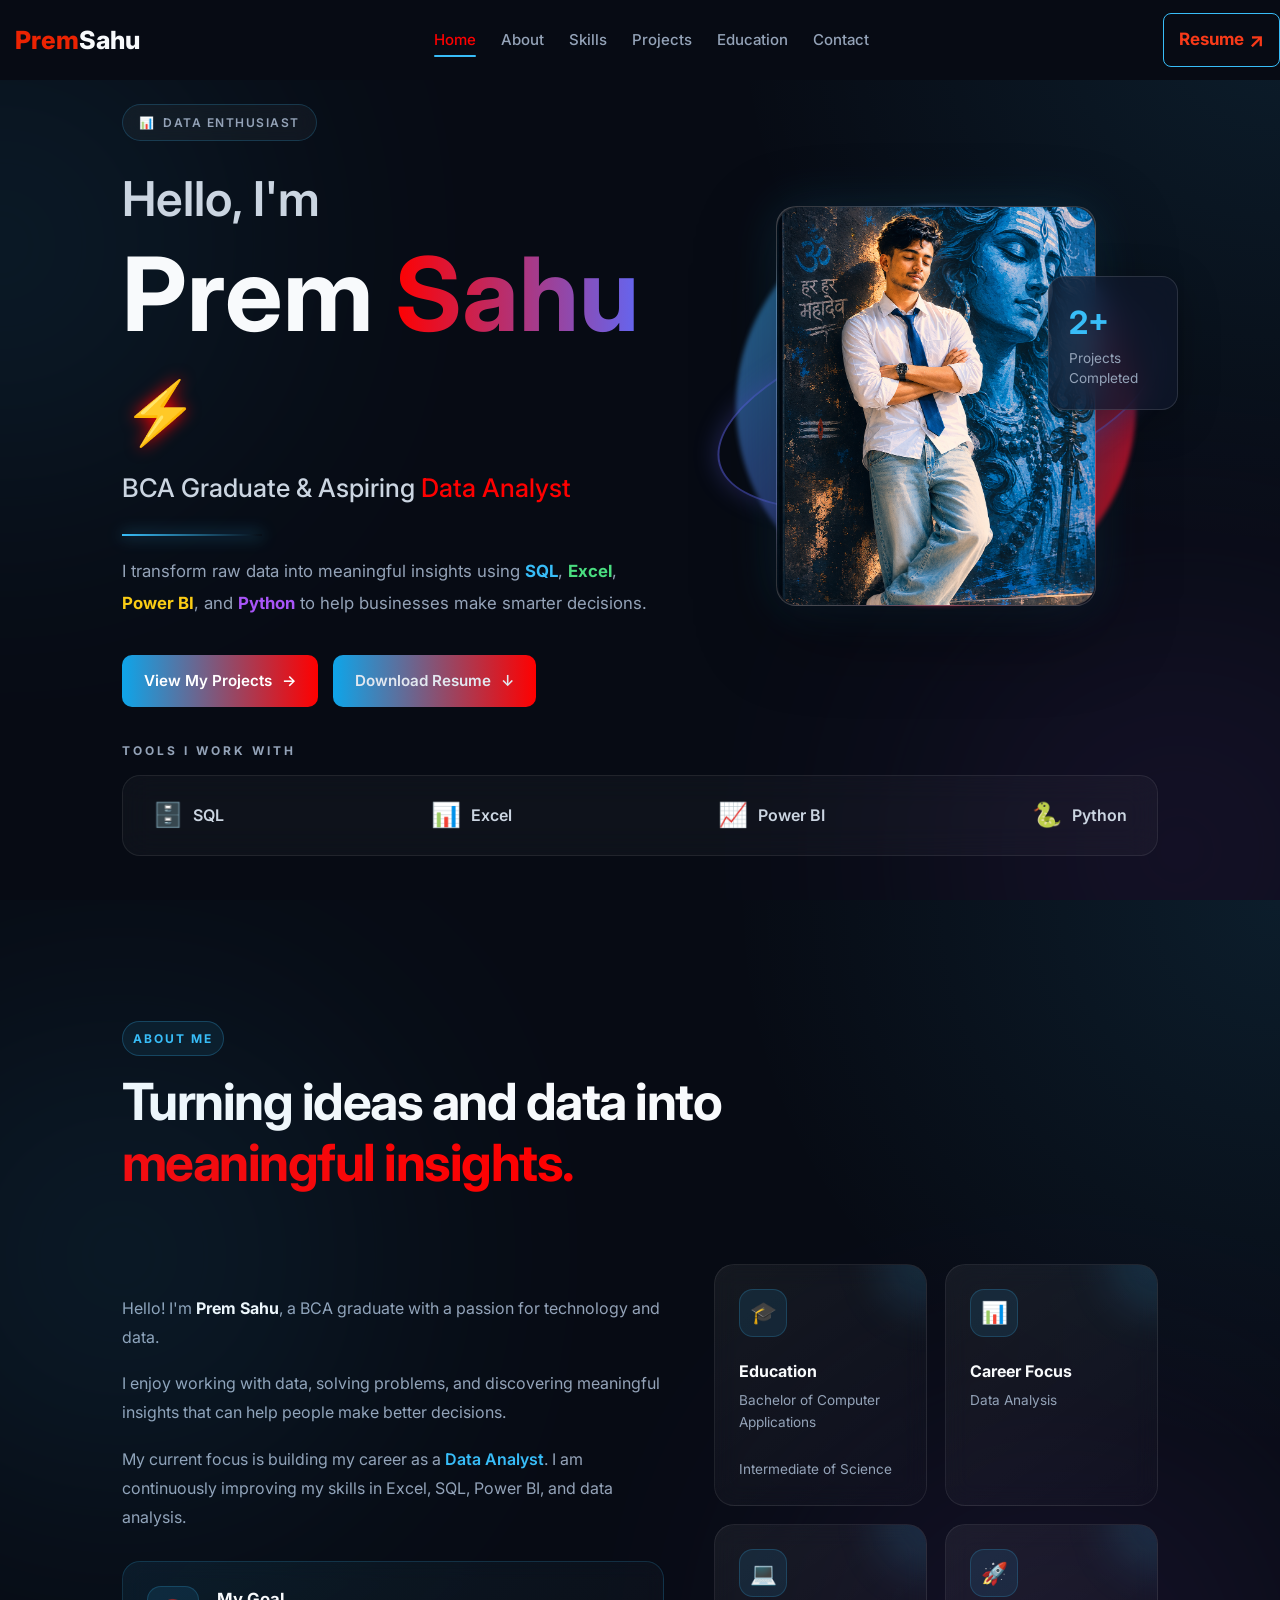
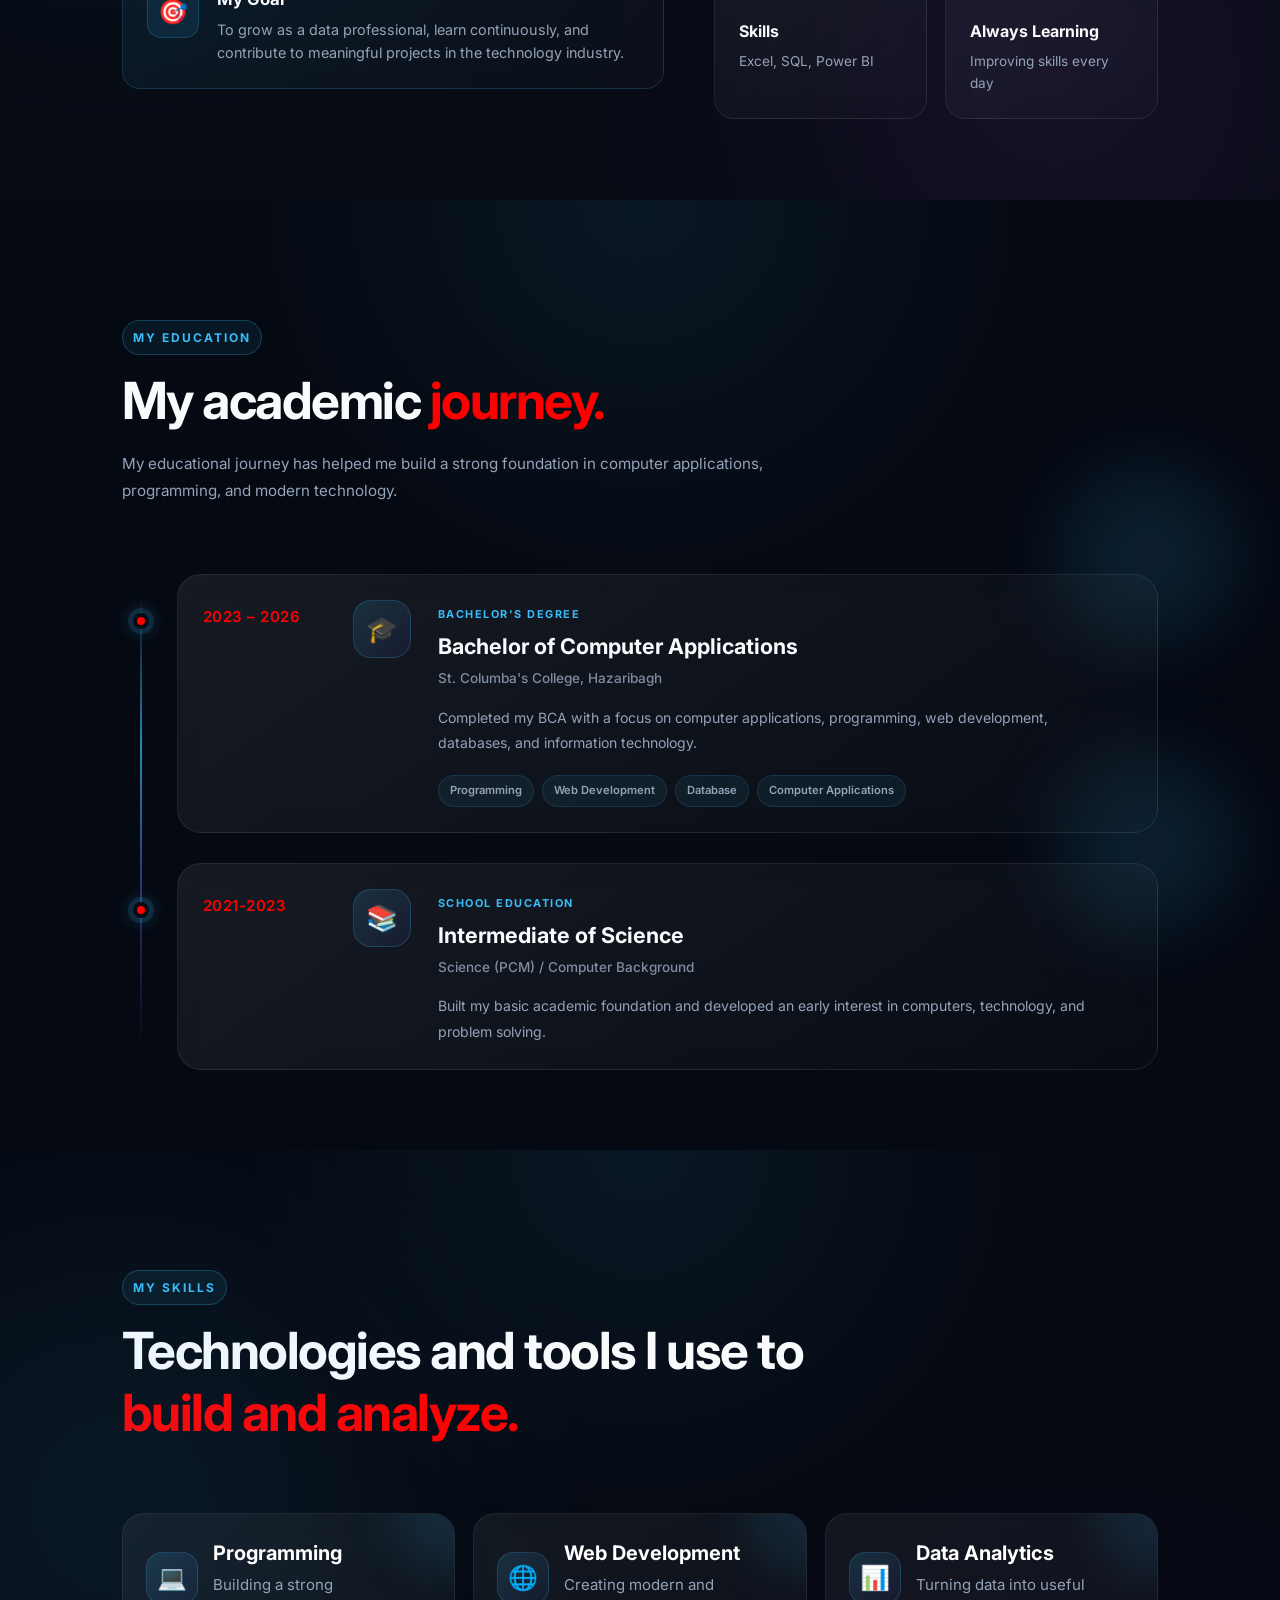
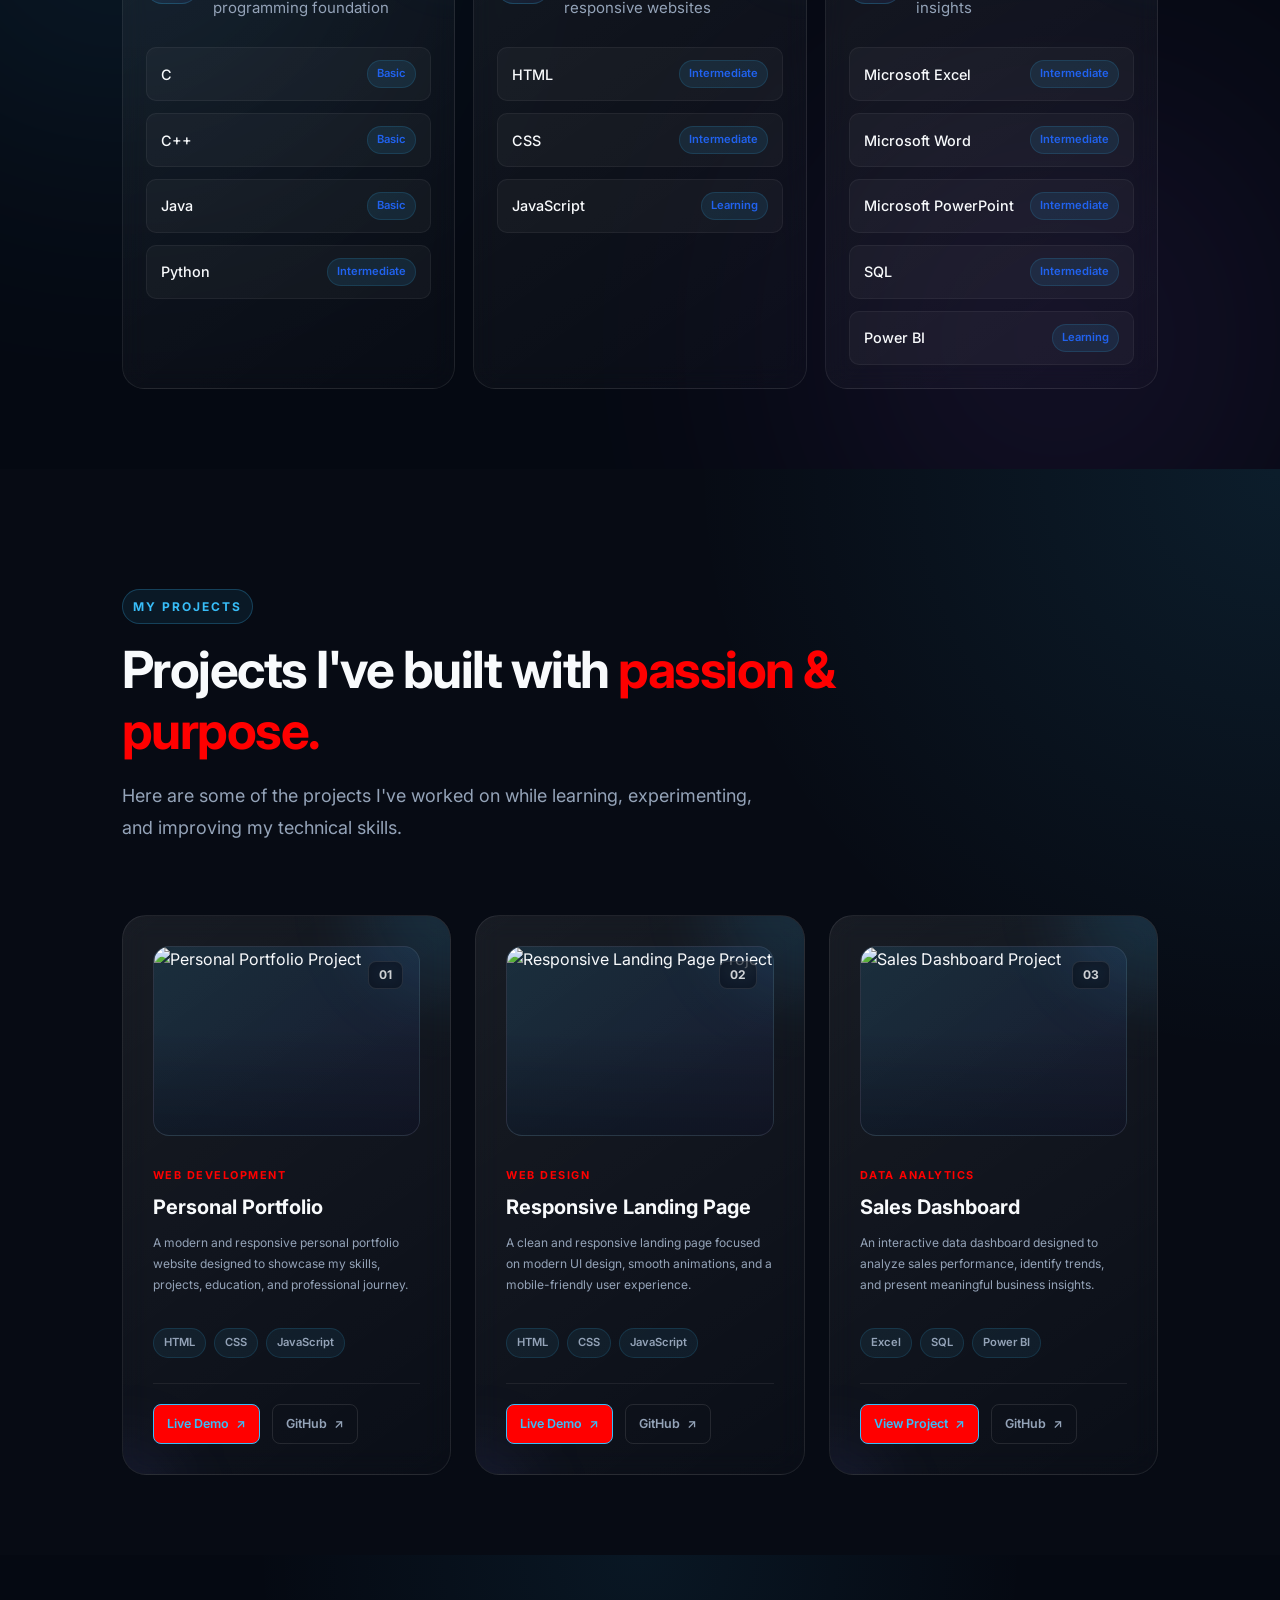
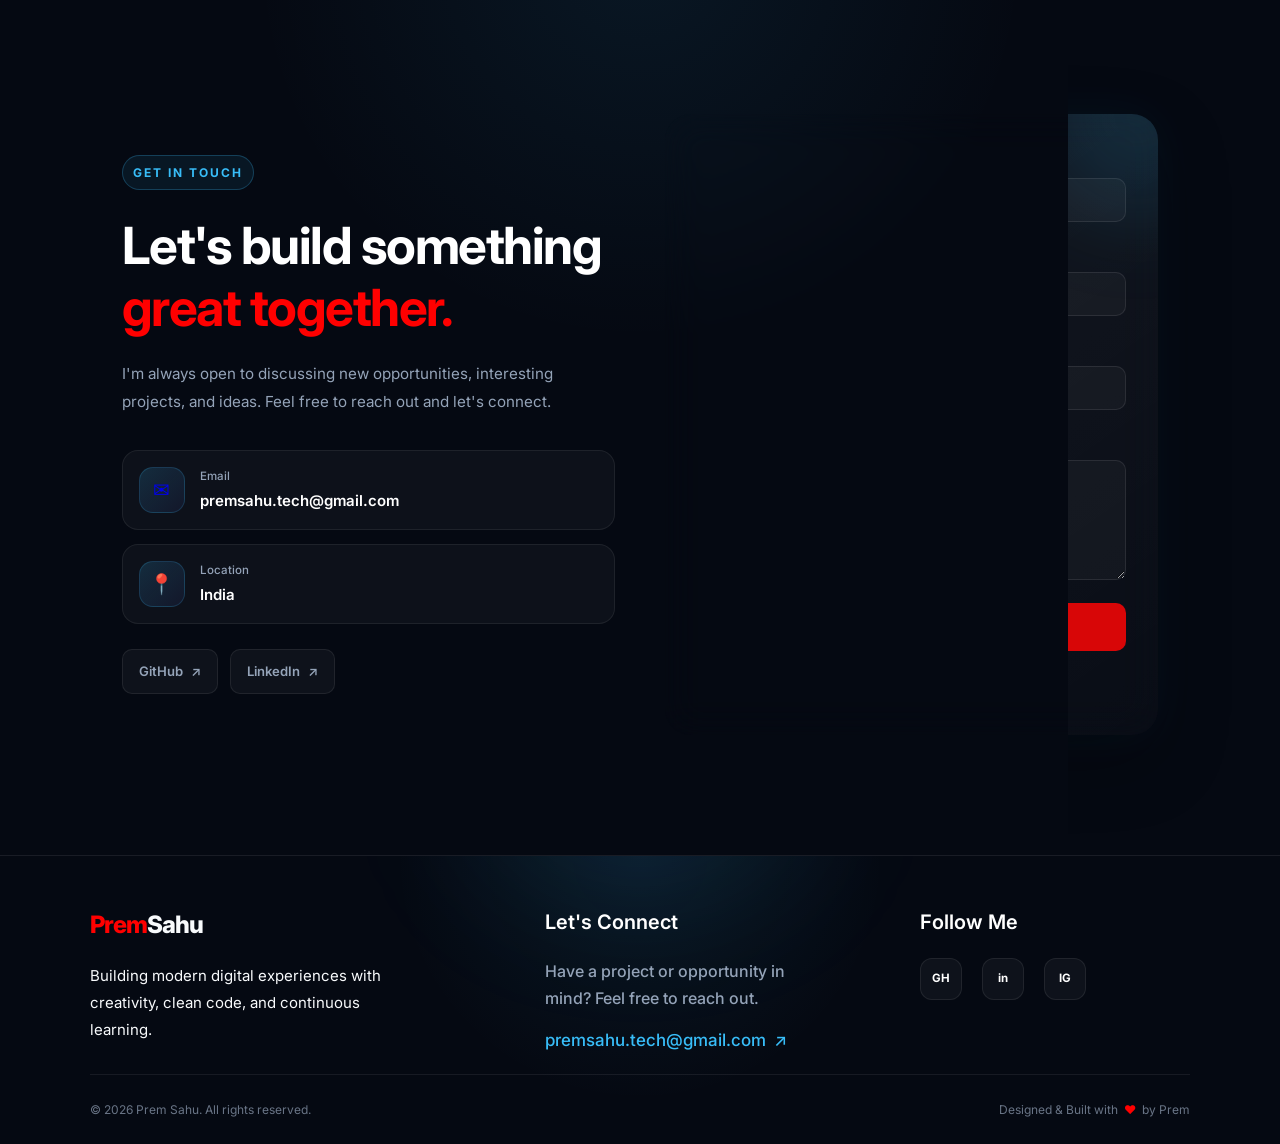
==== commit 27fa3988: "update" ====
--- a/index.html
+++ b/index.html
@@ -259,9 +259,10 @@
                 MY EDUCATION
             </span>
 
-            <h2>
+            <h2 >
                 My academic
-                <span>journey.</span>
+                <span style="color: red;">
+                  journey.</span>
             </h2>
 
             <p class="education-intro">
--- a/css/header.css
+++ b/css/header.css
@@ -1,22 +1,4 @@
 @import url('https://fonts.googleapis.com/css2?family=Inter:wght@400;500;600;700;800&display=swap');
-:root {
-    --bg-color: #070b14;
-    --bg-secondary: #0d1424;
-    --card-color: rgba(255, 255, 255, 0.04);
-
-    --text-primary: #f8fafc;
-    --text-secondary: #94a3b8;
-
-    --primary: #38bdf8;
-    --primary-dark: #0ea5e9;
-
-    --border-color: rgba(255, 255, 255, 0.08);
-
-    --header-height: 76px;
-    --transition: all 0.3s ease;
-}
-
-
 * {
     margin: 0;
     padding: 0;
@@ -37,22 +19,17 @@
 
 section {
     min-height: 100vh;
-
     padding: 120px 5% 80px;
-
     display: flex;
     align-items: center;
     justify-content: center;
-
     scroll-margin-top: 76px;
 }
 
 section h1 {
     font-size: clamp(2rem, 5vw, 4rem);
-
     color:#f8fafc;
 }
-
 #home,
 #about,
 #projects,
@@ -82,7 +59,6 @@
     background: #070b14;
     transition: all 0.3s ease;
 }
-
 .header.scrolled {
     background: rgba(7, 11, 20, 0.95);
 
@@ -90,7 +66,6 @@
 
     box-shadow: 0 10px 30px rgba(0, 0, 0, 0.25);
 }
-
 .navbar {
     width: 100%;
     height: 100%;
@@ -99,70 +74,47 @@
     align-items: center;
     justify-content: space-between;
 }
-
-
-
 .logo {
-    font-size: 1.5rem;
+    font-size: 25px;
     font-weight: 800;
     color: #f8fafc;
     text-decoration: none;
     transition: all 0.3s ease;
 }
-
 .logo span {
     color: rgb(235,35, 2);
 }
 .logo:hover {
     transform: translateY(-2px);
 }
-
-
 .nav-menu {
     display: flex;
     align-items: center;
-
-    gap: 30px;
-
+    gap: 25px;
     list-style: none;
 }
-
 .nav-link {
     position: relative;
-
     color: #94a3b8;
-
     text-decoration: none;
-
-    font-size: 0.9rem;
+    font-size: 15px;
     font-weight: 500;
-
     transition: color 0.3s ease;
 }
-
 .nav-link:hover,
 .nav-link.active {
     color:#fd0101;
 }
-
-
 /* Navbar underline hover */
-
 .nav-link::after {
     content: "";
-
     position: absolute;
-
     width: 0;
     height: 2px;
-
     left: 0;
     bottom: -8px;
-
     background: #38bdf8;
-
     border-radius: 10px;
-
     transition: width 0.3s ease;
 }
 
@@ -170,98 +122,64 @@
 .nav-link.active::after {
     width: 100%;
 }
-
-
-
-
 .resume-btn {
     display: flex;
     align-items: center;
-
-    gap: 8px;
-
-    padding: 10px 18px;
-
+    gap: 5px;
+    padding: 10px 15px;
     border: 1px solid #38bdf8;
     border-radius: 8px;
-
     color: rgb(248, 58, 25);
-
-    font-size: 0.9rem;
-    font-weight: 600;
-
+    font-size: 17px;
+    font-weight: bold;
     text-decoration: none;
-
     transition:  all 0.3s ease;
 }
-
 .resume-btn span {
-    font-size: 1.1rem;
-
+    font-size: 20px;
     transition: transform 0.3s ease;
 }
-
 .resume-btn:hover {
     background: #38bdf8;
-
-    color: white;
-
+    color: black;
     transform: translateY(-3px);
-
     box-shadow: 0 10px 25px rgba(56, 189, 248, 0.2);
 }
 
 .resume-btn:hover span {
     transform: translate(3px, -3px);
 }
-
-
 /* ========================================
    MOBILE MENU BUTTON
 ======================================== */
 
 .menu-btn {
     display: none;
-
     width: 44px;
     height: 44px;
-
     background: transparent;
-
     border: 1px solid rgba(255, 255, 255, 0.15);
     border-radius: 10px;
-
     cursor: pointer;
-
     flex-direction: column;
     align-items: center;
     justify-content: center;
-
     gap: 5px;
-
-    transition: all 0.3s ease;
-}
-
+    transition: all 0.3s ease;
+}
 .menu-btn:hover {
     border-color: #38bdf8;
-
     background: rgba(56, 189, 248, 0.08);
 }
 
 .menu-btn span {
     display: block;
-
     width: 22px;
     height: 2px;
-
     background: white;
-
     border-radius: 5px;
-
-    transition: all 0.3s ease;
-}
-
-
+    transition: all 0.3s ease;
+}
 /* ========================================
    HAMBURGER → X ANIMATION
 ======================================== */
@@ -284,68 +202,44 @@
     .menu-btn {
         display: flex;
     }
-
-
     .resume-btn {
         display: none;
     }
-
     .nav-menu {
         position: absolute;
-
         top: 70px;
         left: 0;
-
         width: 100%;
-
         padding: 30px 0;
-
         display: flex;
         flex-direction: column;
         align-items: center;
-
-        gap: 20px;
-
+        gap: 15px;
         list-style: none;
-
         background: rgba(10, 11, 20, 0.98);
-
         transform: translateY(-120%);
-
         opacity: 0;
-
         visibility: hidden;
-
         pointer-events: none;
-
         transition:
             transform 0.35s ease,
             opacity 0.35s ease,
             visibility 0.35s ease;
     }
-
-
     /* ------------------------------------
        OPEN MOBILE NAVIGATION
     ------------------------------------ */
-
     .nav-menu.active {
         transform: translateY(0);
-
         opacity: 1;
-
         visibility: visible;
-
         pointer-events: auto;
     }
-
-
     /* ------------------------------------
        MOBILE NAVIGATION LINKS
     ------------------------------------ */
-
     .nav-link {
-        font-size: 1rem;
+        font-size: 20px;
     }
 
     .nav-link::after {
@@ -359,20 +253,17 @@
 ======================================== */
 
 @media (max-width: 480px) {
-
     .container {
         width: 92%;
     }
 
     .logo {
-        font-size: 1.3rem;
-    }
-
+        font-size: 25px;
+    }
     section {
         padding-left: 4%;
         padding-right: 4%;
     }
-
     .menu-btn {
         width: 42px;
         height: 42px;
--- a/css/home.css
+++ b/css/home.css
@@ -1,21 +1,15 @@
 /* ========================================
    HERO SECTION
 ======================================== */
-
 .hero {
     position: relative;
-
     min-height: 100vh;
-
-    padding-top: 140px;
-    padding-bottom: 70px;
-
+    padding-top: 100px;
+    padding-bottom: 40px;
     overflow: hidden;
-
     display: flex;
     flex-direction: column;
     justify-content: center;
-
     background:
         radial-gradient(
             circle at 75% 35%,
@@ -34,407 +28,273 @@
             #070b14
         );
 }
-
-
 /* ========================================
    BACKGROUND GLOW
 ======================================== */
-
 .hero-glow {
     position: absolute;
-
     width: 400px;
     height: 400px;
-
     border-radius: 50%;
-
     filter: blur(140px);
-
     pointer-events: none;
-
     opacity: 0.15;
-
     animation: glowPulse 7s ease-in-out infinite;
 }
-
 .glow-one {
     top: 5%;
     left: -200px;
-
     background: #38bdf8;
 }
-
 .glow-two {
     bottom: -150px;
     right: -100px;
-
     background: #a855f7;
-
     animation-delay: 2s;
 }
-
-
 @keyframes glowPulse {
-
     0%,
     100% {
         transform: scale(1);
         opacity: 0.12;
     }
-
     50% {
         transform: scale(1.2);
         opacity: 0.25;
     }
 }
-
-
 /* ========================================
    HERO CONTAINER
 ======================================== */
-
 .hero-container {
     position: relative;
     z-index: 2;
-
     display: grid;
-
     grid-template-columns: 1.1fr 0.9fr;
-
-    align-items: center;
-
-    gap: 70px;
-}
-
-
+    align-items: center;
+    gap: 50px;
+}
 /* ========================================
    HERO CONTENT
 ======================================== */
-
 .hero-badge {
     display: inline-flex;
     align-items: center;
-
     gap: 8px;
-
     padding: 8px 16px;
-
-    margin-bottom: 25px;
-
+    margin-bottom: 20px;
     border: 1px solid rgba(56, 189, 248, 0.2);
     border-radius: 30px;
-
     background: rgba(255, 255, 255, 0.04);
-
     color: #94a3b8;
-
     font-size: 0.75rem;
     font-weight: 600;
-
     letter-spacing: 1.5px;
-
     backdrop-filter: blur(10px);
-
     animation: fadeUp 1s ease forwards;
 }
-
-
 .hero-greeting {
     color: #cbd5e1;
-
     font-size: clamp(2rem, 4vw, 3rem);
     font-weight: 600;
-
     margin-bottom: 5px;
-
     animation: fadeUp 1s ease forwards;
 }
-
-
 .hero-title {
     font-size: clamp(4rem, 8vw, 7rem);
-
     line-height: 1;
-
     margin-bottom: 20px;
-
     animation: fadeUp 1.2s ease forwards;
 }
-
 .hero-title span:first-of-type {
     background: linear-gradient(
         90deg,
-        #38bdf8,
+        red,
         #6366f1,
         #a855f7
     );
-
     -webkit-background-clip: text;
     background-clip: text;
-
     color: transparent;
-
     background-size: 200%;
-
     animation: gradientMove 5s linear infinite;
 }
-
-
 .lightning {
     display: inline-block;
-
     font-size: 0.6em;
-
     filter:
-        drop-shadow(0 0 8px #38bdf8);
-
+        drop-shadow(0 0 8px red);
     animation: lightningFlash 2.5s infinite;
 }
-
-
 /* ========================================
    LIGHTNING ANIMATION
 ======================================== */
-
 @keyframes lightningFlash {
-
     0%,
     45%,
     100% {
         opacity: 0.5;
         transform: scale(1);
     }
-
     50% {
         opacity: 1;
         transform: scale(1.2);
-
         filter:
             drop-shadow(0 0 8px #38bdf8)
             drop-shadow(0 0 20px #6366f1);
     }
 }
-
-
 /* ========================================
    GRADIENT TEXT ANIMATION
 ======================================== */
-
 @keyframes gradientMove {
-
     0% {
         background-position: 0%;
     }
-
     100% {
         background-position: 200%;
     }
 }
-
-
 /* ========================================
    SUBTITLE
 ======================================== */
-
 .hero-subtitle {
     color: #cbd5e1;
-
     font-size: clamp(1.2rem, 2vw, 1.8rem);
-
     font-weight: 500;
-
     margin-bottom: 25px;
 }
-
 .hero-subtitle span {
-    color: #38bdf8;
-}
-
-
+    color: red;
+}
 /* ========================================
    HERO LINE
 ======================================== */
-
 .hero-line {
     width: 140px;
     height: 2px;
-
-    margin-bottom: 25px;
-
+    margin-bottom: 20px;
     background: linear-gradient(
         90deg,
         #38bdf8,
         transparent
     );
-
     box-shadow:
         0 0 15px rgba(56, 189, 248, 0.8);
-
     animation: lineGlow 3s infinite;
 }
-
-
 @keyframes lineGlow {
-
     50% {
         width: 190px;
     }
 }
-
-
 /* ========================================
    DESCRIPTION
 ======================================== */
-
 .hero-description {
     max-width: 600px;
-
     color: #94a3b8;
-
     font-size: 1.05rem;
-
     line-height: 1.9;
-
     margin-bottom: 35px;
 }
-
 .hero-description strong {
     color: #38bdf8;
 }
-
 .hero-description strong:nth-child(2) {
     color: #4ade80;
 }
-
 .hero-description strong:nth-child(3) {
     color: #facc15;
 }
-
 .hero-description strong:nth-child(4) {
     color: #a855f7;
 }
-
-
 /* ========================================
    BUTTONS
 ======================================== */
-
 .hero-buttons {
     display: flex;
-
     gap: 15px;
-
     flex-wrap: wrap;
 }
-
 .primary-btn,
 .secondary-btn {
     display: inline-flex;
-
     align-items: center;
     justify-content: center;
-
     gap: 10px;
-
     padding: 14px 22px;
-
     border-radius: 10px;
-
     text-decoration: none;
-
     font-size: 0.95rem;
     font-weight: 600;
-
     transition: all 0.3s ease;
 }
-
-
 /* Primary */
-
 .primary-btn {
     color: white;
-
     background: linear-gradient(
         90deg,
         #0ea5e9,
-        #6366f1,
+        red,
         #a855f7
     );
-
     background-size: 200%;
 }
-
 .primary-btn:hover {
     background-position: right;
-
     transform: translateY(-4px);
-
     box-shadow:
         0 10px 30px rgba(56, 189, 248, 0.3);
 }
-
-
 /* Secondary */
-
 .secondary-btn {
     color: #e2e8f0;
+    background: linear-gradient(
+        90deg,
+        #0ea5e9,
+        red,
+        #a855f7
+    );
+    background-size: 200%;
 
-    border: 1px solid rgba(56, 189, 248, 0.5);
-
-    background: rgba(255, 255, 255, 0.03);
+    
 }
 
 .secondary-btn:hover {
-    border-color: #38bdf8;
-
-    background: rgba(56, 189, 248, 0.1);
-
+    background-position: right;
     transform: translateY(-4px);
-}
-
-
+    box-shadow:
+        0 10px 30px rgba(56, 189, 248, 0.3);
+}
 /* ========================================
    HERO VISUAL
 ======================================== */
-
 .hero-visual {
     position: relative;
-
     height: 500px;
-
-    display: flex;
-
+    display: flex;
     align-items: center;
     justify-content: center;
 }
-
-
 /* Background circle */
-
 .profile-circle {
     position: absolute;
-
     width: 400px;
     height: 400px;
-
     border-radius: 50%;
-
     background:
         linear-gradient(
             135deg,
             rgba(56, 189, 248, 0.6),
             rgba(99, 102, 241, 0.4),
-            rgba(168, 85, 247, 0.6)
+            red
         );
-
     filter: blur(2px);
-
     animation: floatCircle 6s ease-in-out infinite;
 }
-
-
 @keyframes floatCircle {
-
     0%,
     100% {
         transform: translateY(0);
@@ -444,214 +304,139 @@
         transform: translateY(-20px);
     }
 }
-
-
 /* ========================================
    PROFILE CARD
 ======================================== */
-
 .profile-card {
     position: relative;
-
     z-index: 2;
-
     width: 320px;
     height: 400px;
-
     display: flex;
     align-items: center;
     justify-content: center;
-
-
     border-radius: 20px;
-
     background:
         linear-gradient(
             145deg,
             rgba(255, 255, 255, 0.12),
             rgba(255, 255, 255, 0.02)
         );
-
     border: 1px solid rgba(255, 255, 255, 0.15);
-
     backdrop-filter: blur(15px);
     -webkit-backdrop-filter: blur(15px);
-
     box-shadow:
         0 25px 80px rgba(0, 0, 0, 0.4),
         0 0 50px rgba(56, 189, 248, 0.15);
-
     overflow: hidden;
-
     animation: profileFloat 5s ease-in-out infinite;
 }
-
-
 /* ========================================
    PROFILE IMAGE
 ======================================== */
-
 .profile-image {
     width: 100%;
     height: 100%;
-
     display: block;
-
     object-fit: cover;
-
     border-radius: 22px;
-
     transition: transform 0.4s ease;
 }
-
-
 /* ========================================
    PROFILE IMAGE HOVER
 ======================================== */
-
 .profile-card:hover .profile-image {
     transform: scale(1.03);
 }
-
-
 /* ========================================
    PROFILE FLOAT ANIMATION
 ======================================== */
-
 @keyframes profileFloat {
-
     0%,
     100% {
         transform: translateY(0);
     }
-
     50% {
         transform: translateY(-15px);
     }
 }
-
-
 /* ========================================
    MOBILE PROFILE CARD
 ======================================== */
-
 @media (max-width: 600px) {
-
     .profile-card {
         width: 280px;
         height: 350px;
     }
 }
-
-
 /* Placeholder */
-
 .profile-placeholder {
     width: 220px;
     height: 220px;
-
-    display: flex;
-
+    display: flex;
     align-items: center;
     justify-content: center;
-
     border-radius: 50%;
-
     background:
         linear-gradient(
             135deg,
             #38bdf8,
             #6366f1,
-            #a855f7
+            red
         );
-
     box-shadow:
         0 0 60px rgba(56, 189, 248, 0.4);
 }
-
-
 /* ========================================
    FLOATING PROJECT CARD
 ======================================== */
-
 .floating-card {
     position: absolute;
-
     z-index: 4;
-
     right: -20px;
     top: 120px;
-
     padding: 20px;
-
     min-width: 130px;
-
     border-radius: 16px;
-
     background: rgba(15, 23, 42, 0.75);
-
     border: 1px solid rgba(255, 255, 255, 0.12);
-
     backdrop-filter: blur(15px);
-
     box-shadow:
         0 10px 40px rgba(0, 0, 0, 0.3);
-
     animation: cardFloat 4s ease-in-out infinite;
 }
-
-
 .floating-card h3 {
     color: #38bdf8;
-
     font-size: 2rem;
 }
-
 .floating-card p {
     color: #94a3b8;
-
     font-size: 0.85rem;
-
     line-height: 1.5;
 }
-
-
 @keyframes cardFloat {
-
     0%,
     100% {
         transform: translateY(0);
     }
-
     50% {
         transform: translateY(-12px);
     }
 }
-
-
 /* ========================================
    ORBIT EFFECT
 ======================================== */
-
 .orbit {
     position: absolute;
-
     width: 450px;
     height: 180px;
-
     border: 2px solid rgba(99, 102, 241, 0.5);
-
     border-radius: 50%;
-
     transform: rotate(-15deg);
-
     box-shadow:
         0 0 25px rgba(99, 102, 241, 0.3);
-
     animation: orbitRotate 10s linear infinite;
 }
-
-
 @keyframes orbitRotate {
 
     from {
@@ -662,204 +447,136 @@
         transform: rotate(345deg);
     }
 }
-
-
 /* ========================================
    TOOLS SECTION
 ======================================== */
-
 .tools-container {
     position: relative;
-
     z-index: 3;
-
     margin-top: 30px;
 }
-
-
 .tools-title {
     color: #94a3b8;
-
     font-size: 0.75rem;
-
     font-weight: 700;
-
     letter-spacing: 3px;
-
     margin-bottom: 15px;
 }
-
-
 .tools {
     display: flex;
-
     align-items: center;
     justify-content: space-between;
-
     gap: 15px;
-
     padding: 20px 30px;
-
     border: 1px solid rgba(255, 255, 255, 0.08);
-
     border-radius: 18px;
-
     background: rgba(255, 255, 255, 0.03);
-
     backdrop-filter: blur(15px);
 }
-
-
 .tool {
     display: flex;
-
-    align-items: center;
-
+    align-items: center;
     gap: 10px;
-
     color: #cbd5e1;
-
     font-weight: 600;
-
     transition: 0.3s ease;
 }
-
 .tool:hover {
     color: #38bdf8;
-
     transform: translateY(-5px);
 }
-
 .tool-icon {
     font-size: 1.5rem;
 }
-
-
 /* ========================================
    FADE UP ANIMATION
 ======================================== */
-
 @keyframes fadeUp {
-
     from {
         opacity: 0;
-
         transform: translateY(30px);
     }
-
     to {
         opacity: 1;
-
         transform: translateY(0);
     }
 }
-
-
 /* ========================================
    RESPONSIVE
 ======================================== */
-
 @media (max-width: 900px) {
-
     .hero {
         padding-top: 130px;
     }
-
     .hero-container {
         grid-template-columns: 1fr;
-
         text-align: center;
-
         gap: 30px;
     }
-
     .hero-content {
         display: flex;
-
         flex-direction: column;
-
         align-items: center;
     }
-
     .hero-visual {
         height: 430px;
     }
-
     .tools {
         flex-wrap: wrap;
-
         justify-content: center;
     }
-
     .tool {
         min-width: 110px;
     }
-
     .hero-description {
         max-width: 650px;
     }
-
     .hero-line {
         margin-left: auto;
         margin-right: auto;
     }
 }
-
-
 @media (max-width: 600px) {
-
     .hero {
         padding-top: 110px;
     }
-
     .hero-title {
         font-size: 4rem;
     }
-
     .hero-buttons {
         width: 100%;
-
         flex-direction: column;
     }
-
     .primary-btn,
     .secondary-btn {
         width: 100%;
     }
-
     .hero-visual {
         height: 350px;
     }
-
     .profile-card {
         width: 250px;
         height: 300px;
     }
-
     .profile-circle {
         width: 300px;
         height: 300px;
     }
-
     .profile-placeholder {
         width: 170px;
         height: 170px;
     }
-
     .profile-placeholder span {
         font-size: 3.5rem;
     }
-
     .floating-card {
         right: 0;
         top: 80px;
     }
-
     .orbit {
         width: 320px;
         height: 140px;
     }
-
     .tools {
         padding: 18px;
     }
--- a/css/skills.css
+++ b/css/skills.css
@@ -1,49 +1,36 @@
 .skills {
     position: relative;
-
     background:
-        radial-gradient(
-            circle at 90% 20%,
+       radial-gradient(
+            circle at 50% 0%,
             rgba(56, 189, 248, 0.08),
-            transparent 30%
-        ),
-        var(--bg-color);
-
+            transparent 35%
+        ),#050912;
     overflow: hidden;
 }
 .skills-container {
     position: relative;
-
-    z-index: 2;
+    z-index: 1;
 }
 .skills-grid {
     display: grid;
-
     grid-template-columns: repeat(3, 1fr);
-
-    gap: 24px;
+    gap: 18px;
 }
 .skill-category {
     position: relative;
-
-    padding: 28px;
- 
-    border: 1px solid var(--border-color);
-
+    padding: 23px;
+    border: 1px solid rgba(255, 255, 255, 0.08);
     border-radius: 22px;
-
     background:
         linear-gradient(
             145deg,
             rgba(255, 255, 255, 0.06),
             rgba(255, 255, 255, 0.015)
         );
-
     backdrop-filter: blur(12px);
     -webkit-backdrop-filter: blur(12px);
-
     overflow: hidden;
-
     transition:
         transform 0.4s ease,
         border-color 0.4s ease,
@@ -51,214 +38,140 @@
 }
 .skill-category::before {
     content: "";
-
     position: absolute;
-
     width: 130px;
     height: 130px;
-
     top: -70px;
     right: -70px;
-
     border-radius: 50%;
-
     background: rgba(56, 189, 248, 0.12);
-
     filter: blur(25px);
-
     transition: transform 0.5s ease;
 }
 .skill-category:hover {
     transform: translateY(-8px);
-
     border-color: rgba(56, 189, 248, 0.35);
-
     box-shadow:
         0 20px 45px rgba(0, 0, 0, 0.3),
         0 0 35px rgba(56, 189, 248, 0.08);
+
 }
-
-
 .skill-category:hover::before {
     transform: scale(1.4);
 }
 .skill-category-header {
     position: relative;
-
     z-index: 2;
-
     display: flex;
-
     align-items: center;
-
     gap: 15px;
-
     margin-bottom: 28px;
 }
 .skill-category-icon {
     width: 52px;
     height: 52px;
-
     flex-shrink: 0;
-
     display: flex;
-
     align-items: center;
     justify-content: center;
-
     border-radius: 16px;
-
     background:
         linear-gradient(
             135deg,
             rgba(56, 189, 248, 0.15),
             rgba(99, 102, 241, 0.08)
         );
-
     border: 1px solid rgba(56, 189, 248, 0.2);
-
     font-size: 1.5rem;
-
     transition:
         transform 0.4s ease,
         box-shadow 0.4s ease;
 }
-
-
 .skill-category:hover .skill-category-icon {
     transform: translateY(-3px) rotate(3deg);
-
     box-shadow:
         0 8px 20px rgba(56, 189, 248, 0.12);
 }
 .skill-category h3 {
     margin-bottom: 5px;
-
-    color: var(--text-primary);
-
-    font-size: 1.15rem;
+    color: white;
+    font-size: 20px;
 }
-
-
 .skill-category-header p {
-    color: var(--text-secondary);
- 
-    font-size: 0.8rem;
-
+    color: #94a3b8;
+    font-size: 15px;
     line-height: 1.5;
 }
-
 .skill-list {
     position: relative;
-
     z-index: 2;
-
     display: flex;
-
     flex-direction: column;
-
     gap: 12px;
 }
-
 .skill-item {
     display: flex;
-
-    align-items: center;
+   align-items: center;
     justify-content: space-between;
-
     padding: 12px 14px;
-
     border-radius: 10px;
-
     background: rgba(255, 255, 255, 0.035);
-
     border: 1px solid rgba(255, 255, 255, 0.05);
-
     transition:
         transform 0.3s ease,
         background 0.3s ease,
         border-color 0.3s ease;
 }
-
-
 .skill-item:hover {
     transform: translateX(5px);
-
     background: rgba(56, 189, 248, 0.07);
-
     border-color: rgba(56, 189, 248, 0.2);
 }
 .skill-name {
-    color: var(--text-primary);
-
+    color: #f8fafc;
     font-size: 0.9rem;
-
     font-weight: 500;
 }
 .skill-level {
     padding: 4px 9px;
-
     border-radius: 20px;
-
     background: rgba(56, 189, 248, 0.1);
-
-    color: var(--primary);
-
+    color:rgb(33, 98, 238);
     border: 1px solid rgba(56, 189, 248, 0.15);
-
     font-size: 0.7rem;
-
     font-weight: 600;
-
     white-space: nowrap;
 }
-
 @media (max-width: 1000px) {
-
     .skills-grid {
         grid-template-columns: repeat(2, 1fr);
     }
-
 }
-
 @media (max-width: 700px) {
-
     .skills-grid {
         grid-template-columns: 1fr;
     }
-
     .skill-category {
         padding: 24px;
     }
 
 }
-
-
 @media (max-width: 480px) {
-
     .skill-category {
         padding: 20px;
     }
-
-
     .skill-category-header {
         align-items: flex-start;
     }
-
-
     .skill-category-icon {
         width: 48px;
         height: 48px;
 
         font-size: 1.3rem;
     }
-
-
     .skill-item {
         padding: 11px 12px;
     }
-
-
     .skill-name {
         font-size: 0.85rem;
     }
--- a/css/contact.css
+++ b/css/contact.css
@@ -1,474 +1,281 @@
-
-
 .contact {
     position: relative;
-
     background:
         radial-gradient(
-            circle at 15% 20%,
-            rgba(56, 189, 248, 0.09),
-            transparent 30%
-        ),
-        radial-gradient(
-            circle at 90% 80%,
-            rgba(99, 102, 241, 0.07),
-            transparent 30%
-        ),
-        var(--bg-secondary);
-
+            circle at 50% 0%,
+            rgba(56, 189, 248, 0.08),
+            transparent 35%
+        ), #050912;
     overflow: hidden;
 }
-
-
 /* ========================================
    CONTACT CONTAINER
 ======================================== */
-
 .contact-container {
     position: relative;
-
     z-index: 2;
-
     display: grid;
-
     grid-template-columns: 1fr 1fr;
-
-    gap: 70px;
-
-    align-items: center;
-}
-
-
+    gap: 50px;
+    align-items: center;
+}
 /* ========================================
    CONTACT INFORMATION
 ======================================== */
-
 .contact-info h2 {
     max-width: 520px;
-
-    margin-top: 14px;
-
-    color: var(--text-primary);
-
+    margin-top: 10px;
+    color: white;
     font-size: clamp(2.2rem, 4vw, 3.5rem);
-
     line-height: 1.2;
-
     letter-spacing: -1.5px;
 }
-
-
 .contact-info h2 span {
-    color: var(--primary);
-}
-
-
+    color: red;
+}
 .contact-intro {
     max-width: 520px;
-
     margin-top: 22px;
-
-    color: var(--text-secondary);
-
+    color:#94a3b8;
     font-size: 0.95rem;
-
     line-height: 1.8;
 }
-
-
 /* ========================================
    CONTACT DETAILS
 ======================================== */
-
 .contact-details {
     display: flex;
-
     flex-direction: column;
-
     gap: 14px;
-
     margin-top: 35px;
 }
-
-
 .contact-detail {
     display: flex;
-
-    align-items: center;
-
+    align-items: center;
     gap: 15px;
-
     padding: 16px;
-
     border-radius: 16px;
-
     background: rgba(255, 255, 255, 0.035);
-
     border: 1px solid rgba(255, 255, 255, 0.07);
-
     text-decoration: none;
-
-    transition: all 0.3s ease;
-}
-
-
+    transition: all 0.3s ease;
+}
 a.contact-detail:hover {
     transform: translateX(6px);
-
     border-color: rgba(56, 189, 248, 0.25);
-
     background: rgba(56, 189, 248, 0.05);
 }
-
-
 .contact-detail-icon {
     width: 46px;
     height: 46px;
-
     flex-shrink: 0;
-
-    display: flex;
-
+    display: flex;
     align-items: center;
     justify-content: center;
-
     border-radius: 14px;
-
     background:
         linear-gradient(
             135deg,
             rgba(56, 189, 248, 0.16),
             rgba(99, 102, 241, 0.08)
         );
-
     border: 1px solid rgba(56, 189, 248, 0.18);
-
-    font-size: 1.2rem;
-}
-
-
+    font-size: 20px;
+}
 .contact-detail span {
     display: block;
-
     margin-bottom: 3px;
-
-    color: var(--text-secondary);
-
+    color: #94a3b8;
     font-size: 0.72rem;
-
     font-weight: 500;
 }
-
-
 .contact-detail strong {
     display: block;
-
-    color: var(--text-primary);
-
-    font-size: 0.85rem;
-
+    color: white;
+    font-size: 15px;
     font-weight: 600;
 }
-
-
 /* ========================================
    CONTACT SOCIAL LINKS
 ======================================== */
 
 .contact-socials {
     display: flex;
-
     flex-wrap: wrap;
-
     gap: 12px;
-
     margin-top: 25px;
 }
-
-
 .contact-socials a {
     display: inline-flex;
-
-    align-items: center;
-
+    align-items: center;
     gap: 8px;
-
     padding: 11px 16px;
-
     border-radius: 10px;
-
     background: rgba(255, 255, 255, 0.04);
-
     border: 1px solid rgba(255, 255, 255, 0.08);
-
-    color: var(--text-secondary);
-
+    color:#94a3b8;
     font-size: 0.82rem;
-
     font-weight: 600;
-
     text-decoration: none;
-
-    transition: all 0.3s ease;
-}
-
-
+    transition: all 0.3s ease;
+}
 .contact-socials a:hover {
-    color: var(--primary);
-
+    color: red;
     background: rgba(56, 189, 248, 0.07);
-
     border-color: rgba(56, 189, 248, 0.3);
-
     transform: translateY(-3px);
 }
-
-
 .contact-socials span {
     transition: transform 0.3s ease;
 }
-
-
 .contact-socials a:hover span {
     transform: translate(3px, -3px);
 }
 
-
 /* ========================================
    CONTACT FORM WRAPPER
 ======================================== */
 
 .contact-form-wrapper {
     position: relative;
-
     padding: 32px;
-
     border-radius: 26px;
-
     background:
         linear-gradient(
             145deg,
             rgba(255, 255, 255, 0.07),
             rgba(255, 255, 255, 0.02)
         );
-
     border: 1px solid var(--border-color);
-
     backdrop-filter: blur(18px);
     -webkit-backdrop-filter: blur(18px);
-
     box-shadow:
         0 25px 70px rgba(0, 0, 0, 0.3),
         0 0 50px rgba(56, 189, 248, 0.06);
-
     overflow: hidden;
 }
-
-
 /* Form Glow */
-
 .contact-form-wrapper::before {
     content: "";
-
     position: absolute;
-
     width: 200px;
     height: 200px;
-
     top: -100px;
     right: -80px;
-
     border-radius: 50%;
-
-    background: rgba(56, 189, 248, 0.1);
-
+    background: rgba(36, 162, 216, 0.158);
     filter: blur(45px);
-
     pointer-events: none;
 }
-
-
 /* ========================================
    CONTACT FORM
 ======================================== */
-
 .contact-form {
     position: relative;
-
     z-index: 2;
-
-    display: flex;
-
+    display: flex;
     flex-direction: column;
-
     gap: 18px;
 }
-
-
 /* ========================================
    FORM GROUP
 ======================================== */
-
 .form-group {
     display: flex;
-
     flex-direction: column;
-
     gap: 8px;
 }
-
-
 .form-group label {
-    color: var(--text-primary);
-
-    font-size: 0.78rem;
-
+    color:white;
+    font-size: 15px;
     font-weight: 600;
 }
-
-
 /* ========================================
    INPUTS
 ======================================== */
-
 .form-group input,
 .form-group textarea {
     width: 100%;
-
     padding: 13px 15px;
-
     border-radius: 10px;
-
     outline: none;
-
     border: 1px solid rgba(255, 255, 255, 0.09);
-
     background: rgba(255, 255, 255, 0.035);
-
-    color: var(--text-primary);
-
+    color: #f8fafc;
     font-family: inherit;
-
     font-size: 0.85rem;
-
     transition:
         border-color 0.3s ease,
         background 0.3s ease,
         box-shadow 0.3s ease;
 }
-
-
 .form-group textarea {
     resize: vertical;
-
     min-height: 120px;
 }
-
-
 .form-group input::placeholder,
 .form-group textarea::placeholder {
     color: rgba(148, 163, 184, 0.55);
 }
-
-
 /* Input Focus */
-
 .form-group input:focus,
 .form-group textarea:focus {
     border-color: rgba(56, 189, 248, 0.65);
-
     background: rgba(56, 189, 248, 0.04);
-
     box-shadow:
         0 0 0 3px rgba(56, 189, 248, 0.08);
 }
-
-
 /* ========================================
    SUBMIT BUTTON
 ======================================== */
-
 .contact-submit {
     display: inline-flex;
-
     align-items: center;
     justify-content: center;
-
     gap: 10px;
-
     width: 100%;
-
     margin-top: 5px;
-
     padding: 14px 20px;
-
     border: none;
-
     border-radius: 10px;
-
-    background: var(--primary);
-
-    color: var(--bg-color);
-
+    background:rgba(240, 6, 6, 0.897);
+    color: #070b14;
     font-family: inherit;
-
-    font-size: 0.9rem;
-
+    font-size: 10px;
     font-weight: 700;
-
     cursor: pointer;
-
-    transition: all 0.3s ease;
-}
-
-
+    transition: all 0.3s ease;
+}
 .contact-submit span {
     font-size: 1rem;
-
     transition: transform 0.3s ease;
 }
-
-
 .contact-submit:hover {
     transform: translateY(-3px);
-
     box-shadow:
         0 12px 30px rgba(56, 189, 248, 0.2);
 }
-
-
 .contact-submit:hover span {
     transform: translate(3px, -3px);
 }
-
-
 /* ========================================
    TABLET
 ======================================== */
-
 @media (max-width: 950px) {
-
     .contact-container {
         grid-template-columns: 1fr;
 
-        gap: 50px;
-    }
-
-
+        gap: 30px;
+    }
     .contact-info {
         max-width: 650px;
     }
-
-
     .contact-form-wrapper {
         max-width: 650px;
-
         width: 100%;
     }
 
 }
-
-
 /* ========================================
    MOBILE
 ======================================== */
@@ -476,59 +283,47 @@
 @media (max-width: 600px) {
 
     .contact-container {
-        gap: 40px;
-    }
-
-
+        gap: 30px;
+    }
     .contact-info h2 {
-        font-size: 2.2rem;
+        font-size: 25px;
     }
 
 
     .contact-intro {
-        font-size: 0.9rem;
-    }
-
-
-    .contact-form-wrapper {
-        padding: 25px;
-
-        border-radius: 22px;
-    }
-
-
-    .contact-detail {
-        padding: 14px;
-    }
-
-}
-
-
-/* ========================================
-   SMALL MOBILE
-======================================== */
-
-@media (max-width: 420px) {
-
-    .contact-info h2 {
-        font-size: 2rem;
-    }
-
-
+        font-size: 12px;
+    }
     .contact-form-wrapper {
         padding: 20px;
+
+        border-radius: 22px;
+    }
+    .contact-detail {
+        padding: 10px;
+    }
+
+}
+/* ========================================
+   SMALL MOBILE
+======================================== */
+
+@media (max-width: 420px) {
+
+    .contact-info h2 {
+        font-size: 25px;
+    }
+    .contact-form-wrapper {
+        padding: 15px;
     }
 
 
     .contact-socials {
-        gap: 8px;
-    }
-
-
+        gap: 5px;
+    }
     .contact-socials a {
-        padding: 10px 13px;
-
-        font-size: 0.78rem;
+        padding: 8px 11px;
+
+        font-size: 17px;
     }
 
 
@@ -538,82 +333,50 @@
 
 }
 
-
 /* ========================================
    CONTACT FORM STATUS
 ======================================== */
 
 .form-status {
     min-height: 22px;
-
     margin-top: 12px;
-
     text-align: center;
-
-    font-size: 0.85rem;
-
+    font-size: 18px;
     font-weight: 600;
-
     opacity: 0;
-
     transform: translateY(-5px);
-
-    transition: all 0.3s ease;
-}
-
-
+    transition: all 0.3s ease;
+}
 /* Show status message */
-
 .form-status.show {
     opacity: 1;
-
     transform: translateY(0);
 }
-
-
 /* Success message */
-
 .form-status.success {
     color: #22c55e;
 }
-
-
 /* Error message */
-
 .form-status.error {
     color: #f87171;
 }
-
-
 /* ========================================
    SUBMIT BUTTON LOADING STATE
 ======================================== */
-
 .contact-submit {
     position: relative;
-
-    transition: all 0.3s ease;
-}
-
-
+    transition: all 0.3s ease;
+}
 .contact-submit:disabled {
     cursor: not-allowed;
-
     opacity: 0.7;
-
     transform: none;
 }
-
-
 /* Button icon animation while sending */
-
 .contact-submit:disabled .button-icon {
     animation: sendPulse 1s ease-in-out infinite;
 }
-
-
 @keyframes sendPulse {
-
     0%,
     100% {
         transform: translate(0, 0);
--- a/css/project.css
+++ b/css/project.css
@@ -1,70 +1,52 @@
 /* project section  */
 .projects {
     position: relative;
-
     background:
-        radial-gradient(
-            circle at 10% 80%,
+       radial-gradient(
+            circle at 50% 0%,
             rgba(56, 189, 248, 0.08),
-            transparent 30%
+            transparent 35%
         ),
-        var(--bg-secondary);
-
+        #050912;
     overflow: hidden;
 }
 /* project container  */
 .projects-container {
     position: relative;
-
     z-index: 2;
 }
 /* Project intro */
 .projects-intro {
     max-width: 650px;
-
     margin-top: 18px;
     margin-bottom: 50px;
-
-    color: var(--text-secondary);
-
-    font-size: 0.95rem;
-
+    color: #94a3b8;
+    font-size: 18px;
     line-height: 1.8;
 }
 .projects-grid {
     display: grid;
-
     grid-template-columns: repeat(3, 1fr);
-
     gap: 24px;
 }
 /* project grid */
 .project-card {
     position: relative;
-
     min-height: 560px;
-
     padding: 30px;
-
     display: flex;
     flex-direction: column;
-
-    border: 1px solid var(--border-color);
-
+    border: 1px solid rgba(255, 255, 255, 0.08);
     border-radius: 24px;
-
     background:
         linear-gradient(
             145deg,
             rgba(255, 255, 255, 0.07),
             rgba(255, 255, 255, 0.015)
         );
-
     backdrop-filter: blur(14px);
     -webkit-backdrop-filter: blur(14px);
-
     overflow: hidden;
-
     transition:
         transform 0.4s ease,
         border-color 0.4s ease,
@@ -72,138 +54,92 @@
 }
 .project-card::before {
     content: "";
-
     position: absolute;
-
     width: 180px;
     height: 180px;
-
     top: -100px;
     right: -90px;
-
     border-radius: 50%;
-
     background: rgba(56, 189, 248, 0.12);
-
     filter: blur(35px);
-
     transition: transform 0.5s ease;
 }
-
-
 .project-card::after {
     content: "";
-
     position: absolute;
-
     width: 120px;
     height: 120px;
-
     bottom: -80px;
     left: -60px;
-
     border-radius: 50%;
-
     background: rgba(99, 102, 241, 0.08);
-
     filter: blur(30px);
 }
 /* project card hover  */
 .project-card:hover {
     transform: translateY(-10px);
-
     border-color: rgba(56, 189, 248, 0.35);
-
     box-shadow:
         0 25px 60px rgba(0, 0, 0, 0.35),
         0 0 40px rgba(56, 189, 248, 0.08);
 }
-
-
 .project-card:hover::before {
     transform: scale(1.5);
 }
 /* project image  */
 .project-image {
     position: relative;
-
     width: 100%;
     height: 190px;
-
     margin-bottom: 25px;
-
     border-radius: 16px;
-
     overflow: hidden;
-
     background:
         linear-gradient(
             135deg,
             rgba(56, 189, 248, 0.12),
             rgba(99, 102, 241, 0.08)
         );
-
     border: 1px solid rgba(255, 255, 255, 0.08);
 }
 /* Project Screenshot */
 .project-image img {
     width: 100%;
     height: 100%;
-
     display: block;
-
     object-fit: cover;
-
     transition: transform 0.5s ease;
 }
 /* Dark Overlay */
-
 .project-image-overlay {
     position: absolute;
-
     inset: 0;
-
     background:
         linear-gradient(
             to bottom,
             transparent 45%,
             rgba(7, 11, 20, 0.45)
         );
-
     pointer-events: none;
-
     transition: opacity 0.4s ease;
 }
 /* project  number */
 .project-image .project-number {
     position: absolute;
-
     top: 14px;
     right: 16px;
-
     z-index: 3;
-
     padding: 7px 10px;
-
     border-radius: 8px;
-
     background: rgba(7, 11, 20, 0.65);
-
     backdrop-filter: blur(8px);
-
     color: rgba(255, 255, 255, 0.8);
-
     font-size: 0.75rem;
-
     font-weight: 700;
-
     line-height: 1;
-
     border: 1px solid rgba(255, 255, 255, 0.1);
-
     transition: all 0.3s ease;
 }
-
 .project-card:hover .project-image img {
     transform: scale(1.06);
 }
@@ -211,252 +147,153 @@
     opacity: 0.7;
 }
 .project-card:hover .project-image .project-number {
-    color: var(--primary);
-
+    color: red;
     border-color: rgba(56, 189, 248, 0.3);
-
     transform: translateY(-2px);
 }
 .project-content {
     position: relative;
-
     z-index: 2;
-
     flex: 1;
 }
-
-
 .project-type {
     display: inline-block;
-
     margin-bottom: 10px;
-
-    color: var(--primary);
-
+    color: red;
     font-size: 0.68rem;
-
     font-weight: 700;
-
     letter-spacing: 1.5px;
 }
-
-
 .project-content h3 {
     margin-bottom: 12px;
-
-    color: var(--text-primary);
-
-    font-size: 1.35rem;
-
+    color: #f8fafc;
+    font-size: 20px;
     line-height: 1.3;
 }
-
-
 .project-content p {
-    color: var(--text-secondary);
-
-    font-size: 0.88rem;
-
+    color: #94a3b8;
+    font-size: 12px;
     line-height: 1.75;
 }
-
 .project-tech {
-    position: relative;
-
+       position: relative;
     z-index: 2;
-
     display: flex;
-
     flex-wrap: wrap;
-
     gap: 8px;
-
     margin-top: 25px;
 }
-
-
 .project-tech span {
     padding: 5px 10px;
-
     border-radius: 20px;
-
     background: rgba(56, 189, 248, 0.07);
-
     border: 1px solid rgba(56, 189, 248, 0.15);
-
-    color: var(--text-secondary);
-
+    color: #94a3b8;
     font-size: 0.7rem;
-
     font-weight: 600;
-
     transition: all 0.3s ease;
 }
-
-
 .project-tech span:hover {
-    color: var(--primary);
-
+    color: red;
     border-color: rgba(56, 189, 248, 0.35);
-
     background: rgba(56, 189, 248, 0.1);
 }
 /* project links  */
 .project-links {
     position: relative;
-
     z-index: 2;
-
     display: flex;
-
     align-items: center;
-
     gap: 12px;
-
     margin-top: 25px;
-
     padding-top: 20px;
-
     border-top: 1px solid rgba(255, 255, 255, 0.07);
 }
-
-
 .project-link,
 .project-github {
     display: inline-flex;
-
     align-items: center;
     justify-content: center;
-
     gap: 7px;
-
     padding: 9px 13px;
-
     border-radius: 8px;
-
     text-decoration: none;
-
     font-size: 0.78rem;
-
     font-weight: 600;
-
     transition: all 0.3s ease;
 }
 /* Live Demo */
 .project-link {
-    background: var(--primary);
-
-    color: var(--bg-color);
-
-    border: 1px solid var(--primary);
-}
-
-
+    background: red;
+    color:#38bdf8 ;
+    border: 1px solid #38bdf8;
+}
 .project-link:hover {
     background: transparent;
-
-    color: var(--primary);
-
+    color: red;
     transform: translateY(-2px);
 }
-
-
 /* Link Arrow */
-
 .project-link span,
 .project-github span {
     transition: transform 0.3s ease;
 }
-
-
 .project-link:hover span,
 .project-github:hover span {
     transform: translate(2px, -2px);
 }
-
-
 /* GitHub */
-
 .project-github {
     background: transparent;
-
-    color: var(--text-secondary);
-
+    color: #94a3b8;
     border: 1px solid rgba(255, 255, 255, 0.1);
 }
-
-
 .project-github:hover {
-    color: var(--primary);
-
-    border-color: rgba(56, 189, 248, 0.3);
-
+    color: red;
+   border-color: rgba(56, 189, 248, 0.3);
     background: rgba(56, 189, 248, 0.05);
 }
    /* TABLET */
 @media (max-width: 1050px) {
-
     .projects-grid {
         grid-template-columns: repeat(2, 1fr);
     }
-
 }
 /* mobile  */
-
 @media (max-width: 700px) {
-
     .projects-grid {
         grid-template-columns: 1fr;
     }
-
-
     .project-card {
         min-height: 500px;
 
-        padding: 25px;
-    }
-
-
+        padding: 15px;
+    }
     .project-image {
         height: 200px;
     }
 
 }
 
-
 @media (max-width: 480px) {
-
     .projects-intro {
         font-size: 0.88rem;
     }
-
-
     .project-card {
         min-height: 490px;
-
         padding: 22px;
-
         border-radius: 20px;
     }
-
-
     .project-image {
         height: 180px;
-
         border-radius: 14px;
     }
-
-
     .project-content h3 {
         font-size: 1.2rem;
     }
-
-
     .project-links {
         gap: 8px;
     }
-
-
     .project-link,
     .project-github {
         padding: 8px 11px;
--- a/css/education.css
+++ b/css/education.css
@@ -1,82 +1,50 @@
-
 .education {
     position: relative;
-
     background:
         radial-gradient(
-            circle at 85% 20%,
+            circle at 50% 0%,
             rgba(56, 189, 248, 0.08),
-            transparent 30%
+            transparent 35%
         ),
-        radial-gradient(
-            circle at 10% 80%,
-            rgba(99, 102, 241, 0.06),
-            transparent 30%
-        ),
-        var(--bg-color);
-
+        #050912;
     overflow: hidden;
 }
-
-
 /* ========================================
    EDUCATION CONTAINER
 ======================================== */
-
 .education-container {
     position: relative;
-
-    z-index: 2;
-}
-
-
+    z-index: 2;
+}
 /* ========================================
    EDUCATION INTRO
 ======================================== */
-
 .education-intro {
     max-width: 650px;
-
     margin-top: 18px;
     margin-bottom: 55px;
-
-    color: var(--text-secondary);
-
+    color:#94a3b8;
     font-size: 0.95rem;
-
     line-height: 1.8;
 }
-
-
 /* ========================================
    EDUCATION TIMELINE
 ======================================== */
-
 .education-timeline {
     position: relative;
-
     display: flex;
     flex-direction: column;
-
     gap: 30px;
-
     padding-left: 55px;
 }
-
-
 /* Timeline Line */
-
 .education-timeline::before {
     content: "";
-
     position: absolute;
-
     top: 20px;
     bottom: 20px;
     left: 18px;
-
     width: 2px;
-
     background:
         linear-gradient(
             to bottom,
@@ -85,319 +53,192 @@
             rgba(99, 102, 241, 0.4),
             transparent
         );
-
     border-radius: 10px;
 }
-
-
 /* ========================================
    EDUCATION CARD
 ======================================== */
-
 .education-card {
     position: relative;
-
-    padding: 30px;
-
+    padding: 25px;
     display: grid;
-
     grid-template-columns: 130px 65px 1fr;
-
-    gap: 25px;
-
+    gap: 20px;
     align-items: start;
-
     border-radius: 24px;
-
-    border: 1px solid var(--border-color);
-
+    border: 1px solid rgba(255, 255, 255, 0.08);
     background:
         linear-gradient(
             145deg,
             rgba(255, 255, 255, 0.07),
             rgba(255, 255, 255, 0.015)
         );
-
     backdrop-filter: blur(14px);
     -webkit-backdrop-filter: blur(14px);
-
     overflow: visible;
-
     transition:
         transform 0.4s ease,
         border-color 0.4s ease,
         box-shadow 0.4s ease;
 }
-
-
 /* Card Top Glow */
-
 .education-card::before {
     content: "";
-
     position: absolute;
-
     width: 180px;
     height: 180px;
-
     top: -110px;
     right: -80px;
-
     border-radius: 50%;
-
     background: rgba(56, 189, 248, 0.12);
-
     filter: blur(40px);
-
     pointer-events: none;
-
     transition: transform 0.5s ease;
 }
-
-
-/* ========================================
+/* =======================================
    EDUCATION CARD HOVER
 ======================================== */
-
 .education-card:hover {
     transform: translateY(-8px);
-
     border-color: rgba(56, 189, 248, 0.35);
-
     box-shadow:
         0 25px 60px rgba(0, 0, 0, 0.3),
         0 0 40px rgba(56, 189, 248, 0.08);
 }
-
-
 .education-card:hover::before {
     transform: scale(1.4);
 }
-
-
 /* ========================================
    TIMELINE DOT
 ======================================== */
-
 .education-dot {
     position: absolute;
-
     width: 16px;
     height: 16px;
-
     top: 38px;
     left: -45px;
-
     border-radius: 50%;
-
-    background: var(--primary);
-
-    border: 4px solid var(--bg-color);
-
+    background: red;
+    border: 4px solid #070b14;
     box-shadow:
         0 0 0 5px rgba(56, 189, 248, 0.12),
         0 0 20px rgba(56, 189, 248, 0.5);
-
     z-index: 3;
-
     transition: transform 0.3s ease;
 }
-
-
 .education-card:hover .education-dot {
     transform: scale(1.2);
 }
-
-
 /* ========================================
    EDUCATION YEAR
 ======================================== */
-
 .education-year {
     position: relative;
-
-    z-index: 2;
-
+    z-index: 2;
     padding-top: 5px;
-
-    color: var(--primary);
-
-    font-size: 0.8rem;
-
-    font-weight: 700;
-
+    color: red;
+    font-size: 15px;
+    font-weight: 600;
     letter-spacing: 0.5px;
 }
-
-
 /* ========================================
    EDUCATION ICON
 ======================================== */
-
 .education-icon {
     position: relative;
-
-    z-index: 2;
-
+    z-index: 2;
     width: 58px;
     height: 58px;
-
     display: flex;
-
     align-items: center;
     justify-content: center;
-
     border-radius: 18px;
-
     background:
         linear-gradient(
             135deg,
             rgba(56, 189, 248, 0.15),
             rgba(99, 102, 241, 0.08)
         );
-
     border: 1px solid rgba(56, 189, 248, 0.2);
-
     font-size: 1.6rem;
-
     transition: transform 0.4s ease;
 }
-
-
 .education-card:hover .education-icon {
     transform: translateY(-5px) rotate(4deg);
 }
-
-
 /* ========================================
    EDUCATION CONTENT
 ======================================== */
-
 .education-content {
     position: relative;
-
-    z-index: 2;
-}
-
-
+    z-index: 2;
+}
 .education-type {
     display: inline-block;
-
     margin-bottom: 8px;
-
-    color: var(--primary);
-
+    color: #38bdf8;
     font-size: 0.68rem;
-
     font-weight: 700;
-
     letter-spacing: 1.5px;
 }
-
-
 .education-content h3 {
     margin-bottom: 7px;
-
-    color: var(--text-primary);
-
+    color: #f8fafc;
     font-size: 1.35rem;
-
     line-height: 1.35;
 }
-
-
 .education-content h4 {
     margin-bottom: 15px;
-
     color: rgba(148, 163, 184, 0.85);
-
     font-size: 0.85rem;
-
     font-weight: 500;
 }
-
-
 .education-content p {
     max-width: 650px;
-
-    color: var(--text-secondary);
-
+    color: #94a3b8;
     font-size: 0.88rem;
-
     line-height: 1.8;
 }
-
-
 /* ========================================
    EDUCATION TAGS
 ======================================== */
-
 .education-tags {
     position: relative;
-
-    z-index: 2;
-
+    z-index: 2;
     display: flex;
-
     flex-wrap: wrap;
-
     gap: 8px;
-
     margin-top: 20px;
 }
-
-
 .education-tags span {
     padding: 6px 11px;
-
     border-radius: 20px;
-
     background: rgba(56, 189, 248, 0.07);
-
     border: 1px solid rgba(56, 189, 248, 0.15);
-
-    color: var(--text-secondary);
-
+    color: #94a3b8;
     font-size: 0.7rem;
-
     font-weight: 600;
-
     transition: all 0.3s ease;
 }
-
-
 .education-tags span:hover {
-    color: var(--primary);
-
+    color: red;
     background: rgba(56, 189, 248, 0.1);
-
     border-color: rgba(56, 189, 248, 0.35);
-
     transform: translateY(-2px);
 }
-
-
 /* ========================================
    TABLET
 ======================================== */
-
 @media (max-width: 900px) {
-
     .education-timeline {
         padding-left: 40px;
     }
-
-
     .education-timeline::before {
         left: 13px;
     }
-
-
     .education-dot {
         left: -32px;
     }
-
-
     .education-card {
         grid-template-columns: 110px 60px 1fr;
 
@@ -405,8 +246,6 @@
     }
 
 }
-
-
 /* ========================================
    MOBILE
 ======================================== */
@@ -414,77 +253,50 @@
 @media (max-width: 700px) {
 
     .education-intro {
-        margin-bottom: 40px;
-    }
-
-
+        margin-bottom: 30px;
+    }
     .education-timeline {
         padding-left: 0;
     }
-
-
     .education-timeline::before,
     .education-dot {
         display: none;
     }
-
-
     .education-card {
         display: flex;
-
         flex-direction: column;
-
         gap: 18px;
-
         padding: 25px;
     }
-
-
     .education-year {
         padding-top: 0;
-
         order: 1;
     }
-
-
     .education-icon {
         order: 2;
     }
-
-
     .education-content {
         order: 3;
     }
 
 }
-
-
 /* ========================================
    SMALL MOBILE
 ======================================== */
 
 @media (max-width: 480px) {
-
     .education-card {
         padding: 22px;
-
         border-radius: 20px;
     }
-
-
     .education-content h3 {
         font-size: 1.2rem;
     }
-
-
     .education-content p {
         font-size: 0.85rem;
     }
-
-
     .education-tags span {
         padding: 5px 10px;
-
         font-size: 0.65rem;
     }
 
--- a/css/about.css
+++ b/css/about.css
@@ -1,427 +1,268 @@
 /* ========================================
    ABOUT SECTION
 ======================================== */
-
 .about {
     position: relative;
-
     background:
         radial-gradient(
-            circle at 10% 20%,
+            circle at 50% 0%,
             rgba(56, 189, 248, 0.08),
-            transparent 30%
+            transparent 35%
         ),
-        var(--bg-secondary);
-
+        #050912;
     overflow: hidden;
 }
 .glow-one {
     top: 5%;
     left: -200px;
-
     background: #38bdf8;
 }
-
 .glow-two {
     bottom: -150px;
     right: -100px;
-
     background: #a855f7;
-
     animation-delay: 2s;
 }
-
 /* ========================================
    ABOUT CONTAINER
 ======================================== */
-
 .about-container {
     position: relative;
-
-    z-index: 2;
-}
-
-
+    z-index: 1;
+}
 /* ========================================
    SECTION HEADING
 ======================================== */
-
 .section-heading {
     max-width: 750px;
-
     margin-bottom: 70px;
 }
-
-
 .section-tag {
     display: inline-flex;
-
-    padding: 7px 14px;
-
-    margin-bottom: 18px;
-
+    padding: 7px 10px;
+    margin-bottom: 15px;
     border: 1px solid rgba(56, 189, 248, 0.25);
     border-radius: 50px;
-
     background: rgba(56, 189, 248, 0.08);
-
-    color: var(--primary);
-
-    font-size: 0.75rem;
+    color: #38bdf8;
+    font-size: 12px;
     font-weight: 700;
-
     letter-spacing: 2px;
 }
-
-
 .section-heading h2 {
     font-size: clamp(2rem, 4vw, 3.5rem);
-
     line-height: 1.2;
-
-    color: var(--text-primary);
-
+    color: #f8fafc;
     letter-spacing: -1.5px;
 }
-
-
 .section-heading h2 span {
-    color: var(--primary);
-}
-
-
+    color: red;
+}
 /* ========================================
    ABOUT CONTENT
 ======================================== */
-
 .about-content {
     display: grid;
-
     grid-template-columns: 1.1fr 0.9fr;
-
-    gap: 70px;
-
+    gap: 50px;
     align-items: center;
 }
-
-
 /* ========================================
    ABOUT TEXT
 ======================================== */
-
 .about-text {
     max-width: 650px;
 }
-
-
 .about-text p {
     margin-bottom: 18px;
-
-    color: var(--text-secondary);
-
+    color: #94a3b8;
     font-size: 1rem;
-
     line-height: 1.8;
 }
-
-
 .about-text strong {
-    color: var(--text-primary);
-}
-
-
+    color: #f8fafc;
+}
 .about-intro {
-    font-size: 1.15rem !important;
-
-    color: var(--text-primary) !important;
-}
-
-
+    font-size: 25px  ;
+    color: #f8fafc ;
+}
 .highlight {
-    color: var(--primary);
-
+    color:#38bdf8;
     font-weight: 600;
 }
 
-
 /* ========================================
    CAREER GOAL CARD
 ======================================== */
-
 .career-goal {
     display: flex;
-
     align-items: flex-start;
-
     gap: 18px;
-
     margin-top: 30px;
-
     padding: 24px;
-
     border: 1px solid rgba(56, 189, 248, 0.18);
     border-radius: 18px;
-
     background:
         linear-gradient(
             135deg,
             rgba(56, 189, 248, 0.08),
             rgba(255, 255, 255, 0.02)
         );
-
     backdrop-filter: blur(10px);
-
-    transition: var(--transition);
-}
-
-
+    transition: all 0.3s ease;
+}
 .career-goal:hover {
     transform: translateY(-5px);
-
     border-color: rgba(56, 189, 248, 0.4);
-
     box-shadow:
         0 15px 40px rgba(0, 0, 0, 0.25),
         0 0 30px rgba(56, 189, 248, 0.08);
 }
-
-
 .goal-icon {
     width: 52px;
     height: 52px;
-
     flex-shrink: 0;
-
     display: flex;
     align-items: center;
     justify-content: center;
-
     font-size: 1.5rem;
-
     border-radius: 14px;
-
     background: rgba(56, 189, 248, 0.1);
-
     border: 1px solid rgba(56, 189, 248, 0.2);
 }
-
-
 .career-goal h3 {
     margin-bottom: 5px;
-
     font-size: 1.05rem;
-
-    color: var(--text-primary);
-}
-
-
+    color: #f8fafc;
+}
 .career-goal p {
     margin: 0;
-
     font-size: 0.9rem;
-
     line-height: 1.6;
 }
-
-
 /* ========================================
    ABOUT CARDS
 ======================================== */
-
 .about-cards {
     display: grid;
-
     grid-template-columns: repeat(2, 1fr);
-
     gap: 18px;
 }
-
-
 .about-card {
     position: relative;
-
     min-height: 180px;
-
     padding: 24px;
-
-    border: 1px solid var(--border-color);
+    border: 1px solid rgba(255, 255, 255, 0.08);
     border-radius: 20px;
-
     background:
         linear-gradient(
             145deg,
             rgba(255, 255, 255, 0.06),
             rgba(255, 255, 255, 0.015)
         );
-
     backdrop-filter: blur(12px);
-
     overflow: hidden;
-
-    transition: var(--transition);
-}
-
-
+    transition: all 0.3s ease;
+}
 /* Glow Effect */
-
 .about-card::before {
     content: "";
-
     position: absolute;
-
     width: 100px;
     height: 100px;
-
     top: -50px;
     right: -50px;
-
     border-radius: 50%;
-
     background: rgba(56, 189, 248, 0.12);
-
     filter: blur(20px);
-
-    transition: var(--transition);
-}
-
-
+    transition: all 0.3s ease;
+}
 .about-card:hover {
     transform: translateY(-8px);
-
     border-color: rgba(56, 189, 248, 0.35);
-
     box-shadow:
         0 20px 40px rgba(0, 0, 0, 0.3),
         0 0 30px rgba(56, 189, 248, 0.08);
 }
-
-
 .about-card:hover::before {
     transform: scale(1.5);
 }
-
-
 /* ========================================
    CARD ICON
 ======================================== */
-
 .about-card-icon {
     position: relative;
-
     z-index: 2;
-
     width: 48px;
     height: 48px;
-
     margin-bottom: 22px;
-
     display: flex;
     align-items: center;
     justify-content: center;
-
     font-size: 1.35rem;
-
     border-radius: 14px;
 
     background: rgba(56, 189, 248, 0.1);
-
     border: 1px solid rgba(56, 189, 248, 0.2);
 }
-
-
 /* ========================================
    CARD CONTENT
 ======================================== */
-
 .about-card h3 {
     position: relative;
-
     z-index: 2;
-
     margin-bottom: 6px;
-
     font-size: 1rem;
-
-    color: var(--text-primary);
-}
-
-
+    color:#f8fafc ;
+}
 .about-card p {
     position: relative;
-
     z-index: 2;
-
-    color: var(--text-secondary);
-
+    color: #94a3b8;
     font-size: 0.85rem;
-
     line-height: 1.6;
 }
-
-
-
 /* ========================================
    TABLET & MOBILE
 ======================================== */
-
 @media (max-width: 900px) {
-
     .section-heading {
-        margin-bottom: 50px;
-    }
-
-
+        margin-bottom: 40px;
+    }
     .about-content {
         grid-template-columns: 1fr;
-
-        gap: 50px;
-    }
-
-
+        gap: 40px;
+    }
     .about-text {
         max-width: 100%;
     }
 
 }
-
-
 /* ========================================
    SMALL MOBILE
 ======================================== */
-
 @media (max-width: 600px) {
 
     .section-heading h2 {
         font-size: 2.1rem;
     }
-
-
     .section-heading {
         margin-bottom: 40px;
     }
-
-
     .about-cards {
         grid-template-columns: 1fr;
-
         gap: 16px;
     }
-
-
     .about-card {
         min-height: auto;
 
         padding: 22px;
     }
-
-
     .career-goal {
         padding: 20px;
 
         gap: 14px;
     }
-
-
     .goal-icon {
         width: 46px;
         height: 46px;
--- a/css/footer.css
+++ b/css/footer.css
@@ -1,9 +1,6 @@
-
 .footer {
     position: relative;
-
     padding: 50px 0 25px;
-
     background:
         radial-gradient(
             circle at 50% 0%,
@@ -11,29 +8,19 @@
             transparent 35%
         ),
         #050912;
-
-    border-top: 1px solid var(--border-color);
-
+    border-top: 1px solid rgba(255, 255, 255, 0.08);
     overflow: hidden;
 }
-
 .footer-glow {
     position: absolute;
-
     width: 300px;
     height: 200px;
-
     top: -180px;
     left: 50%;
-
     transform: translateX(-50%);
-
     border-radius: 50%;
-
     background: rgba(56, 189, 248, 0.12);
-
     filter: blur(80px);
-
     pointer-events: none;
 }
 
@@ -53,30 +40,23 @@
 
     gap: 50px;
 
-    padding-bottom: 25px;
+    padding-bottom: 20px;
 }
 
 .footer-logo {
     display: inline-block;
-
     margin-bottom: 18px;
-
-    color: var(--text-primary);
-
+    color:#f8fafc;
     font-size: 1.5rem;
-
     font-weight: 800;
-
     letter-spacing: -1px;
-
     text-decoration: none;
-
-    transition: var(--transition);
+    transition: all 0.3s ease;
 }
 
 
 .footer-logo span {
-    color: var(--primary);
+    color: red;
 }
 
 
@@ -88,51 +68,38 @@
 .footer-brand p {
     max-width: 300px;
 
-    color: var(--text-secondary);
-
-    font-size: 0.85rem;
+    color: #f8fafc;
+
+    font-size: 15px;
 
     line-height: 1.8;
 }
 
 .footer-column h3 {
     margin-bottom: 20px;
-
-    color: var(--text-primary);
-
-    font-size: 0.95rem;
-
+    color: white;
+    font-size: 20px;
     font-weight: 600;
 }
 
 .footer-connect-text {
     max-width: 240px;
-
     margin-bottom: 15px;
-
-    color: var(--text-secondary);
-
-    font-size: 0.82rem;
-
+    color: #94a3b8;
+    font-size: 16px;
+    font-weight: 500;
     line-height: 1.7;
 }
 
 
 .footer-email {
     display: inline-flex;
-
     align-items: center;
-
     gap: 8px;
-
-    color: var(--primary);
-
-    font-size: 0.82rem;
-
-    font-weight: 600;
-
+    color: #38bdf8;
+    font-size: 17px;
+    font-weight: 500;
     text-decoration: none;
-
     transition: color 0.3s ease;
 }
 
@@ -143,7 +110,7 @@
 
 
 .footer-email:hover {
-    color: var(--text-primary);
+    color: red;
 }
 
 
@@ -153,34 +120,23 @@
 
 .footer-socials {
     display: flex;
-
-    gap: 10px;
+    gap: 20px;
 }
 
 
 .footer-socials a {
     width: 42px;
     height: 42px;
-
     display: flex;
-
     align-items: center;
     justify-content: center;
-
     border-radius: 12px;
-
     background: rgba(255, 255, 255, 0.04);
-
     border: 1px solid rgba(255, 255, 255, 0.08);
-
-    color: var(--text-secondary);
-
+    color: white;
     font-size: 0.72rem;
-
     font-weight: 700;
-
     text-decoration: none;
-
     transition:
         color 0.3s ease,
         background 0.3s ease,
@@ -191,70 +147,50 @@
 
 
 .footer-socials a:hover {
-    color: var(--primary);
-
+    color:red;
     border-color: rgba(56, 189, 248, 0.3);
-
     background: rgba(56, 189, 248, 0.08);
-
     transform: translateY(-4px);
-
     box-shadow:
         0 8px 20px rgba(56, 189, 248, 0.1);
 }
 
 .footer-bottom {
     display: flex;
-
     align-items: center;
     justify-content: space-between;
-
     gap: 10px;
-
     padding-top: 25px;
-
     border-top: 1px solid rgba(255, 255, 255, 0.07);
 }
 
 
 .footer-bottom p {
     color: rgba(148, 163, 184, 0.7);
-
     font-size: 0.75rem;
 }
-
 .footer-heart {
     display: inline-block;
-
     padding: 0 3px;
-
-    color: var(--primary);
-
+    color:red;
     animation: heartPulse 1.8s ease-in-out infinite;
 }
-
-
 @keyframes heartPulse {
-
     0%,
     100% {
         transform: scale(1);
     }
-
     50% {
-        transform: scale(1.2);
-    }
-
-}
-
+        transform: scale(1.5);
+    
+    }
+}
 
 /* tablet */
 
 @media (max-width: 900px) {
-
     .footer-top {
         grid-template-columns: 1fr 1fr;
-
         gap: 40px;
     }
 
@@ -264,25 +200,17 @@
 @media (max-width: 600px) {
 
     .footer {
-        padding-top: 60px;
-    }
-
-
+        padding-top: 40px;
+    }
     .footer-top {
         grid-template-columns: 1fr;
-
         gap: 35px;
-
-        padding-bottom: 40px;
-    }
-
-
+        padding-bottom: 20px;
+    }
     .footer-brand p,
     .footer-connect-text {
         max-width: 100%;
     }
-
-
     .footer-bottom {
         flex-direction: column;
 
@@ -297,10 +225,8 @@
 @media (max-width: 400px) {
 
     .footer {
-        padding-top: 50px;
-    }
-
-
+        padding-top: 30px;
+    }
     .footer-socials a {
         width: 40px;
         height: 40px;
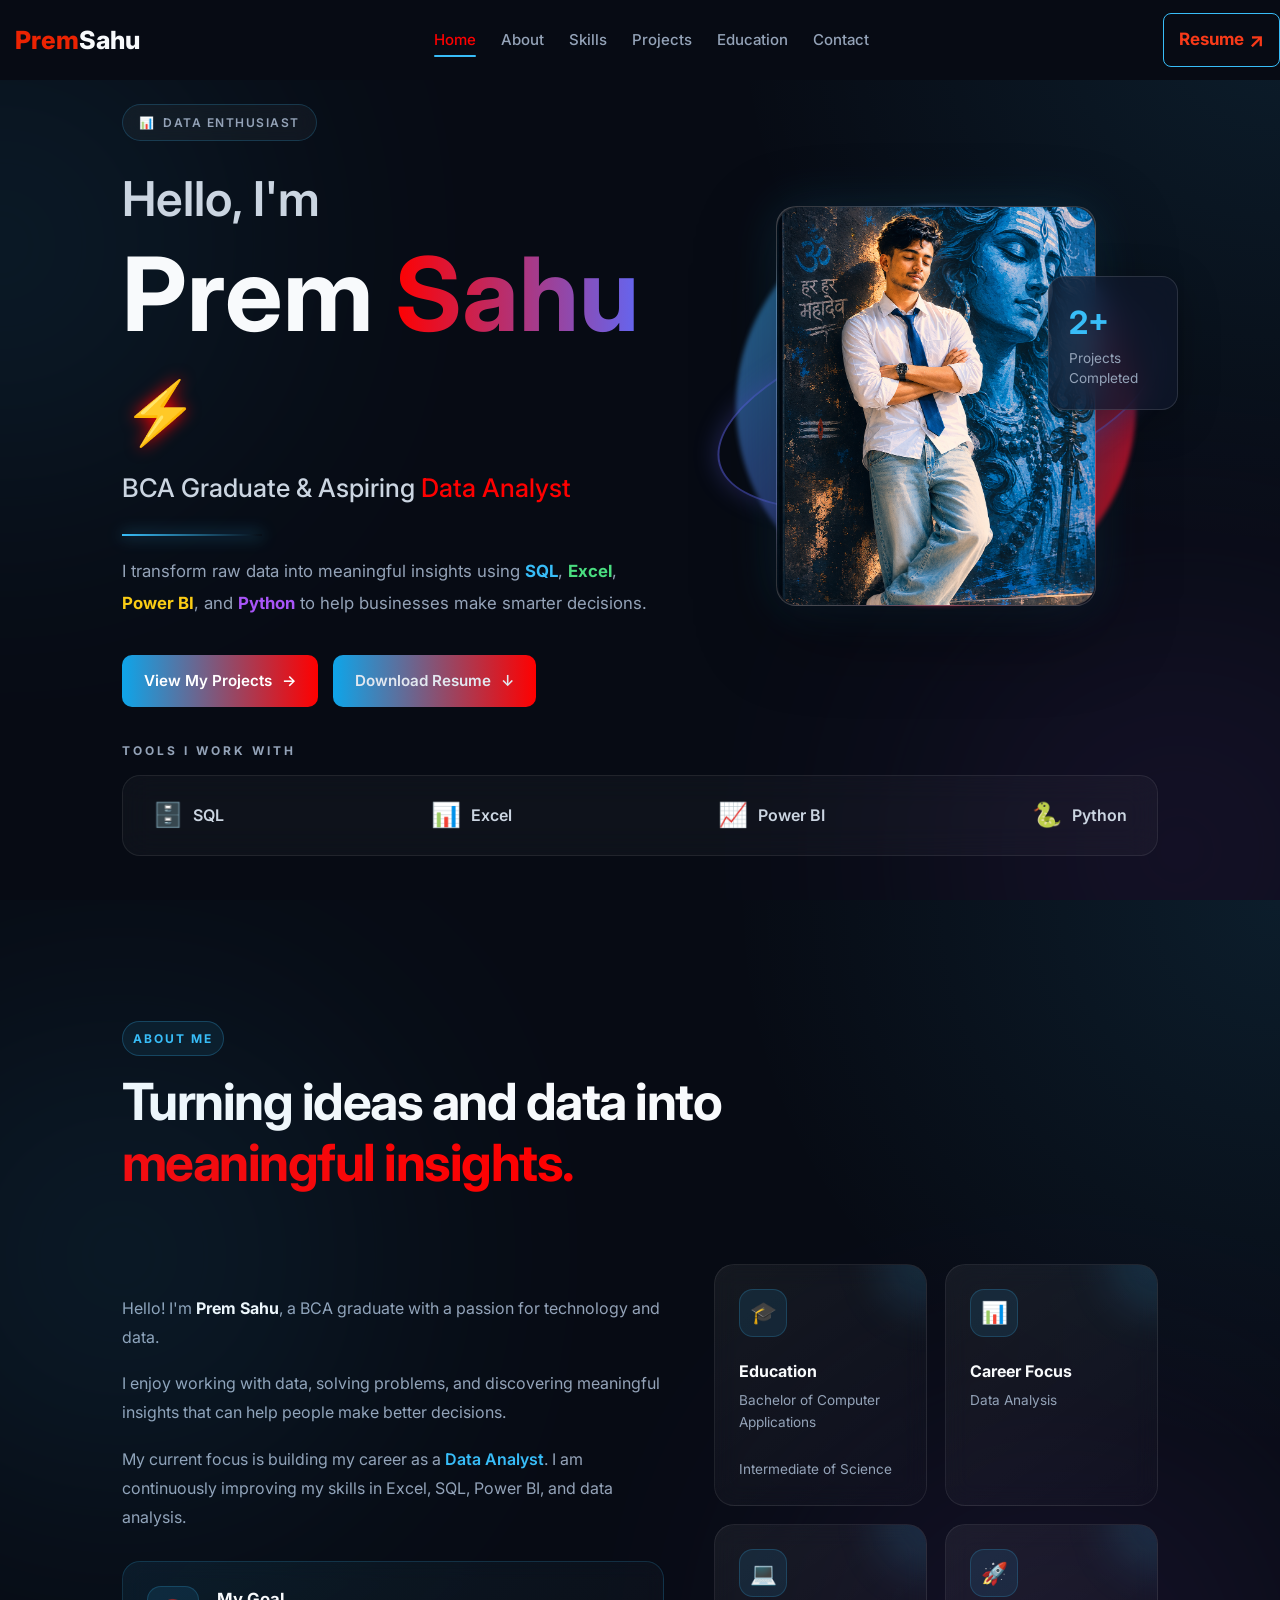
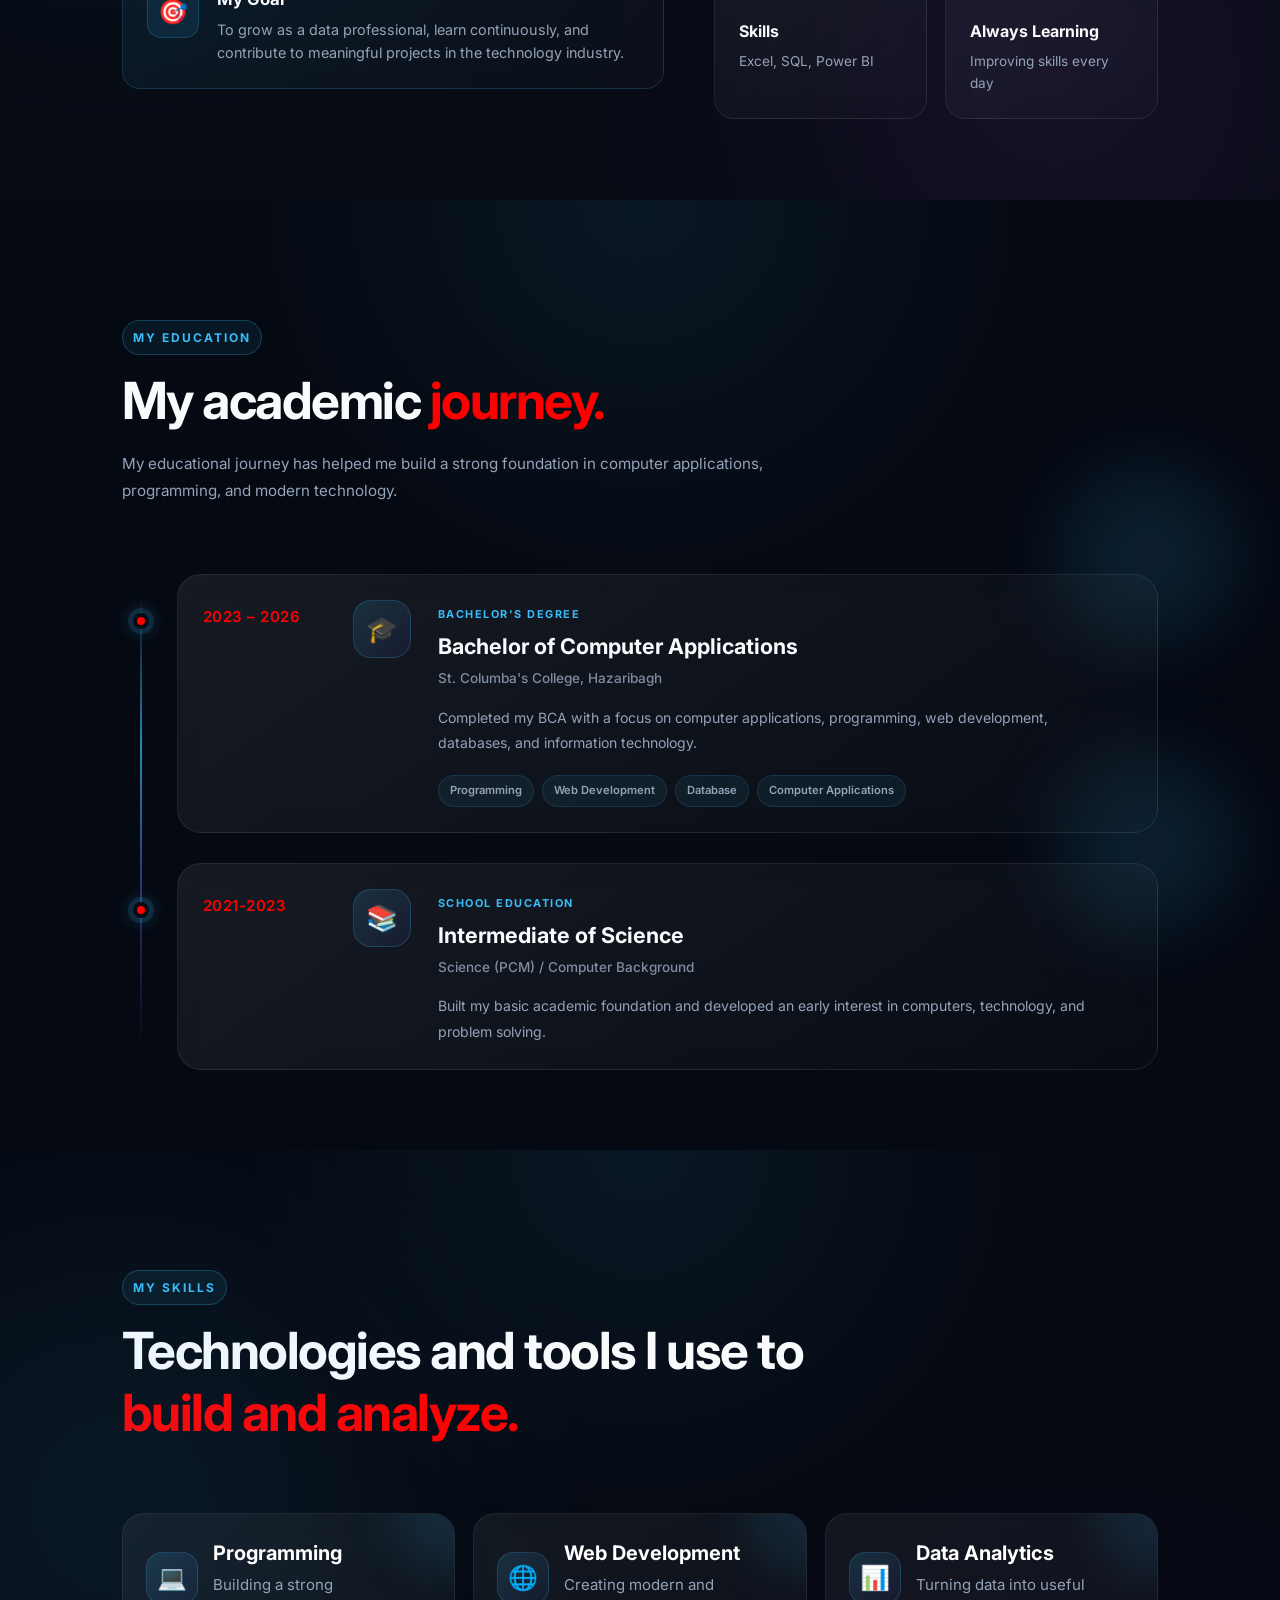
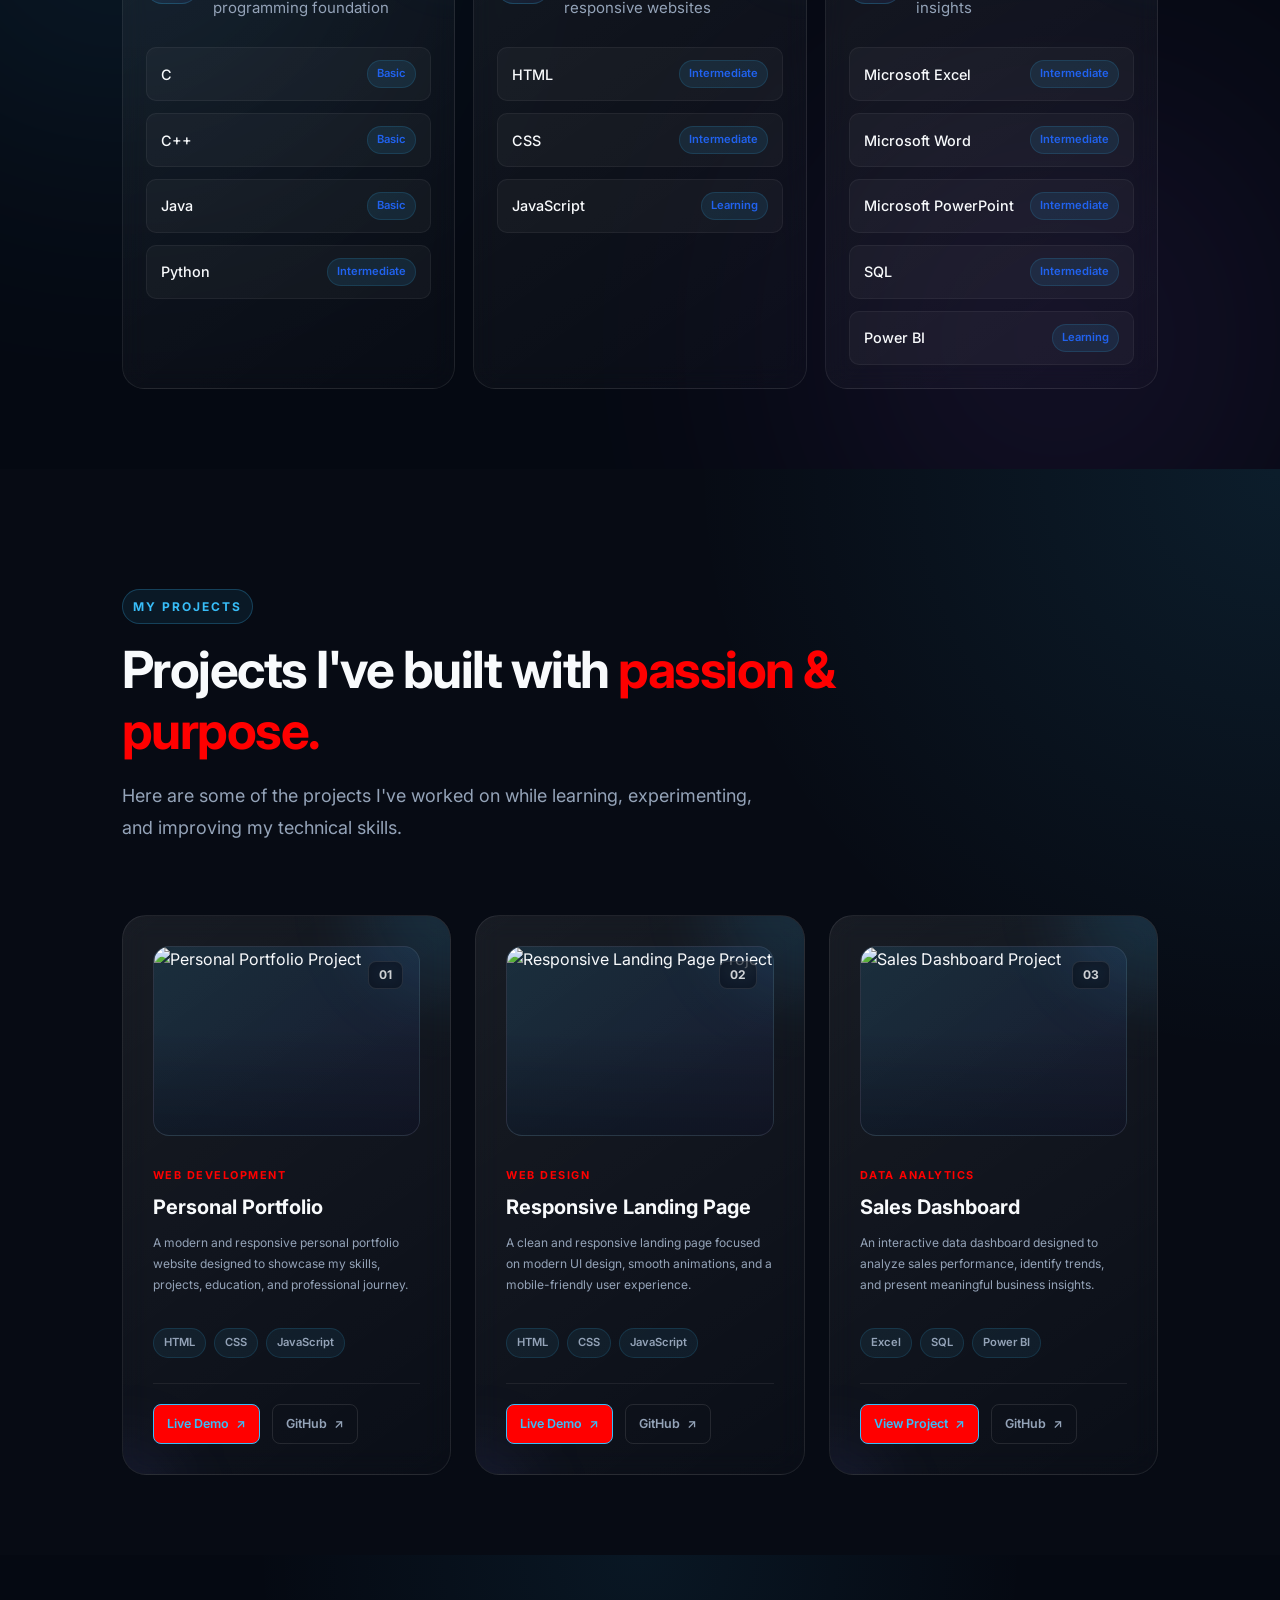
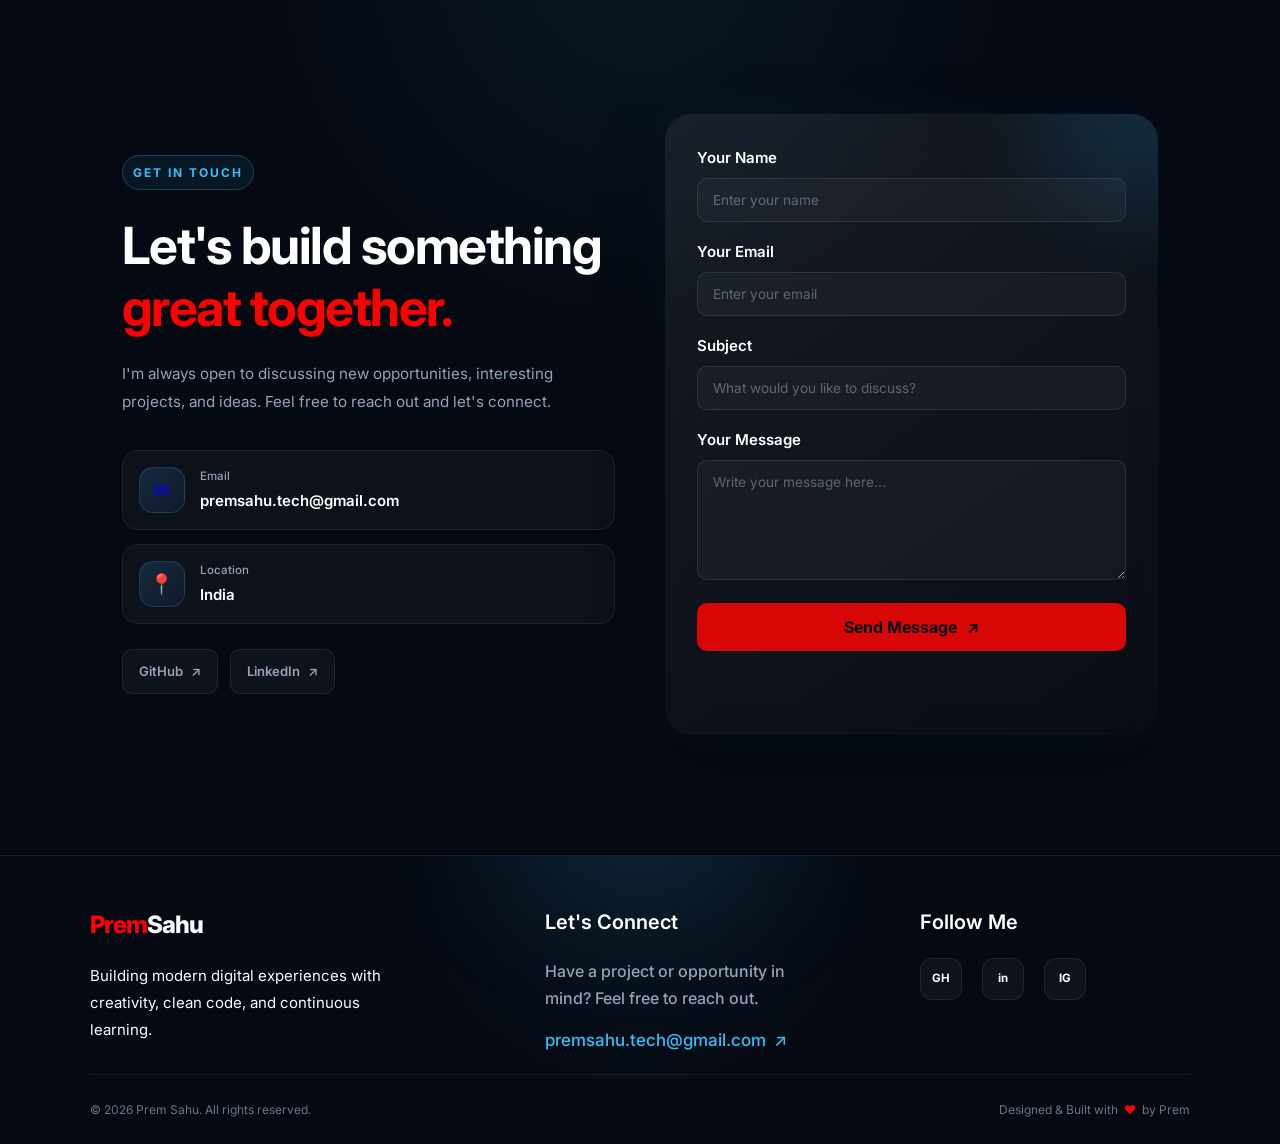
==== commit 4b43e57d: "update" ====
--- a/index.html
+++ b/index.html
@@ -85,7 +85,7 @@
 
             <!-- Buttons -->
             <div class="hero-buttons">
-              <a href="project.html" class="primary-btn">
+              <a href="#projects" class="primary-btn">
                 View My Projects
                 <span>→</span>
               </a>
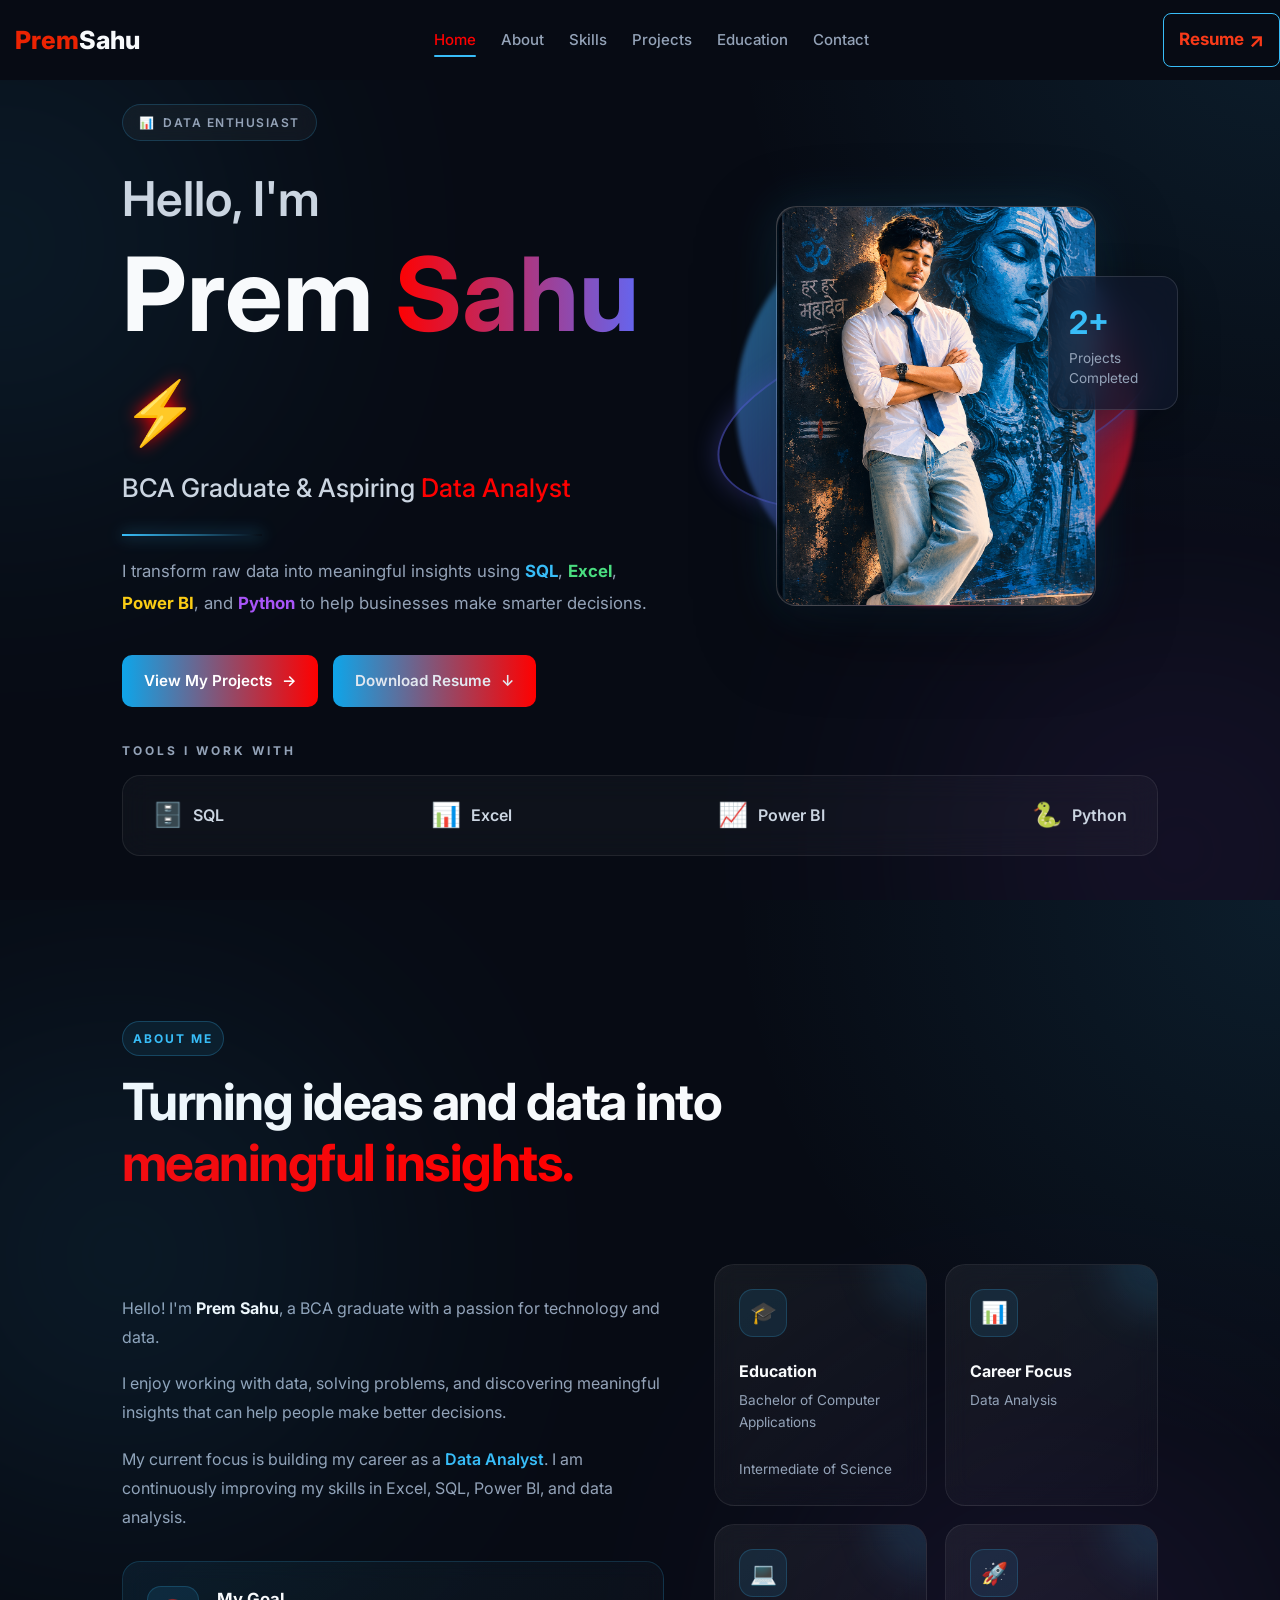
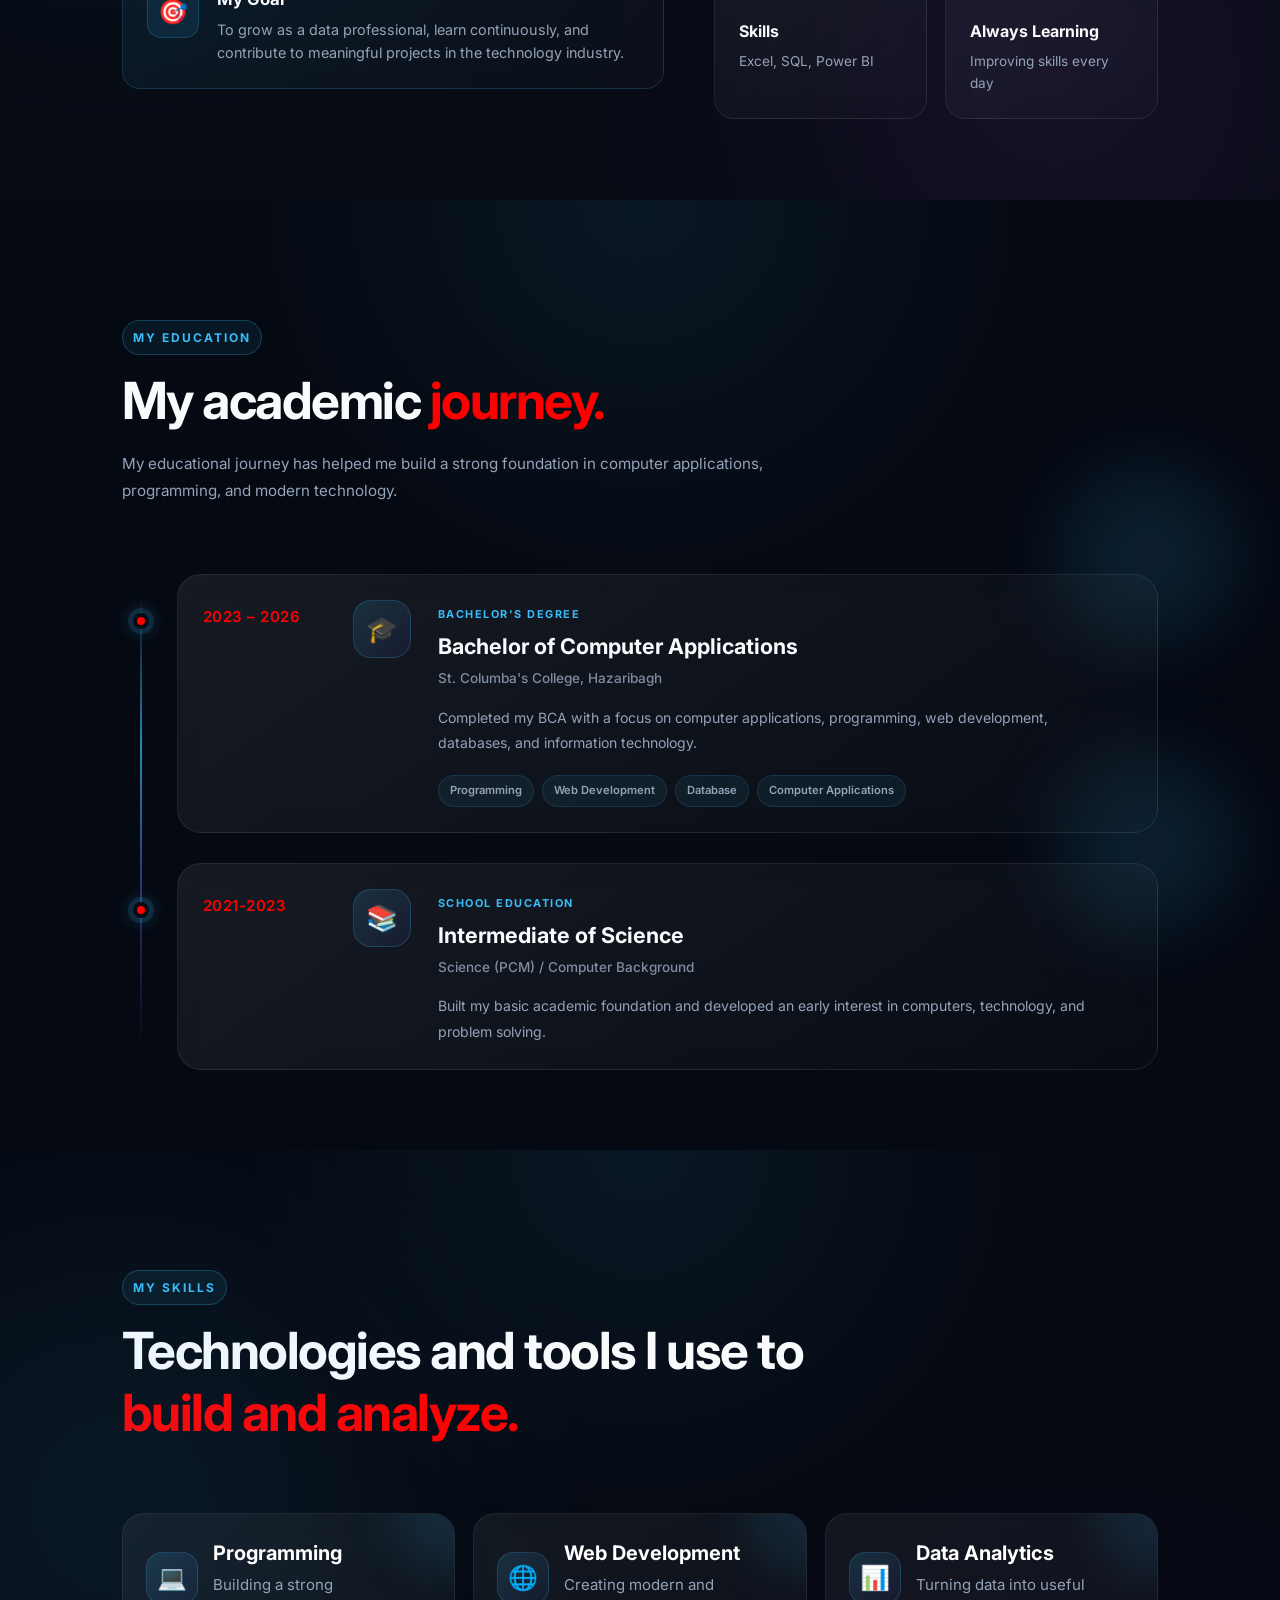
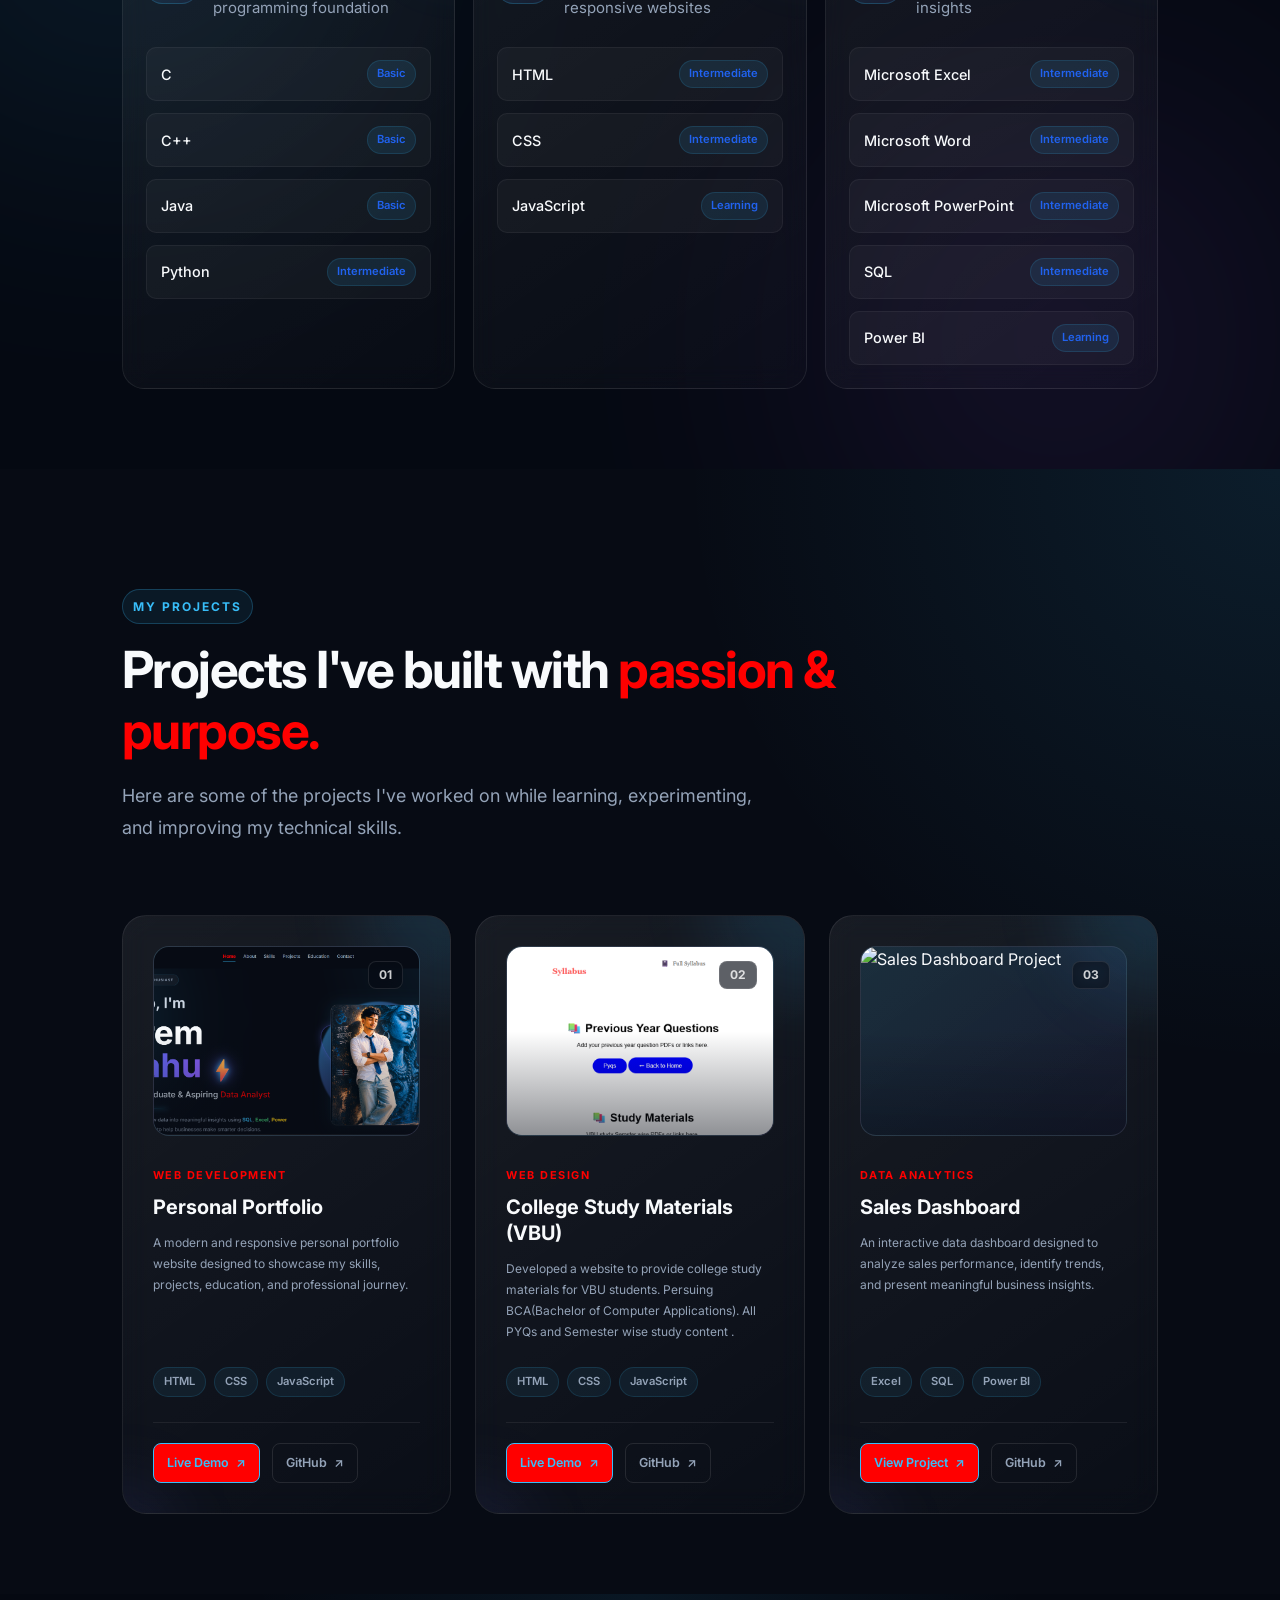
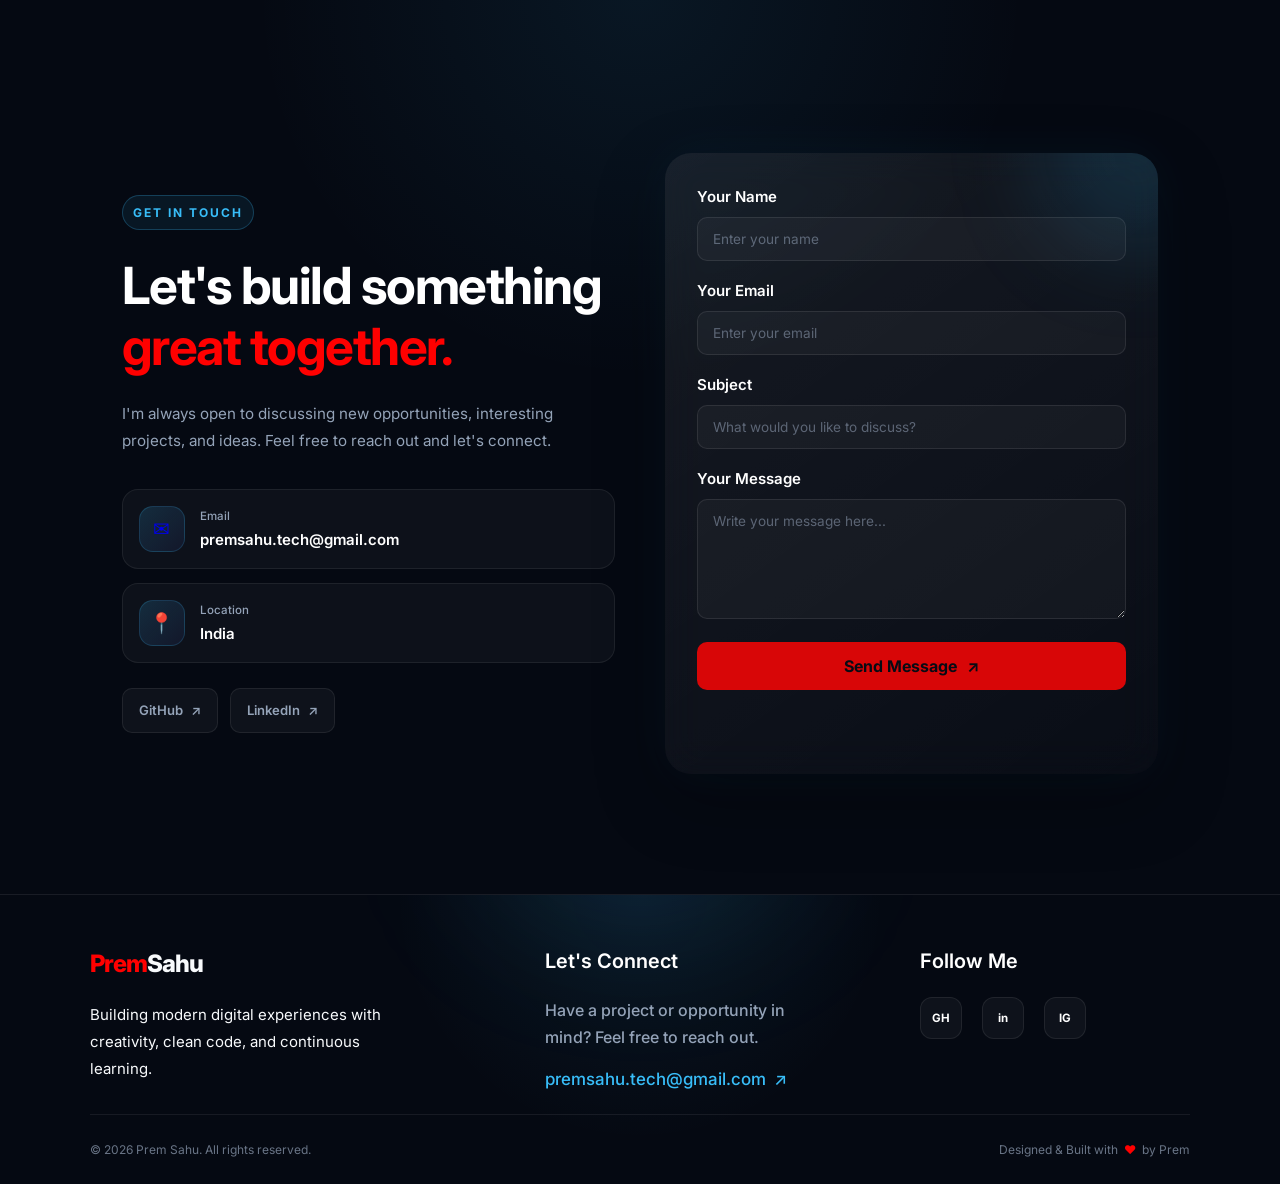
==== commit aae2b398: "update" ====
--- a/index.html
+++ b/index.html
@@ -538,7 +538,7 @@
               <!-- Project Image -->
               <div class="project-image">
                 <img
-                  src="images/projects/portfolio.png"
+                  src="images/portfolio.png"
                   alt="Personal Portfolio Project"
                 />
 
@@ -569,12 +569,12 @@
 
               <!-- Project Links -->
               <div class="project-links">
-                <a href="#" class="project-link">
+                <a href="https://premsahu-dev.github.io/MyPortfolio/" class="project-link">
                   Live Demo
                   <span>↗</span>
                 </a>
 
-                <a href="#" class="project-github">
+                <a href="https://github.com/premsahu-dev/" class="project-github">
                   GitHub
                   <span>↗</span>
                 </a>
@@ -589,7 +589,7 @@
               <!-- Project Image -->
               <div class="project-image">
                 <img
-                  src="images/projects/landing-page.png"
+                  src="images/bcastudy.png"
                   alt="Responsive Landing Page Project"
                 />
 
@@ -602,12 +602,10 @@
               <div class="project-content">
                 <span class="project-type"> WEB DESIGN </span>
 
-                <h3>Responsive Landing Page</h3>
+                <h3>College Study Materials  (VBU) </h3>
 
                 <p>
-                  A clean and responsive landing page focused on modern UI
-                  design, smooth animations, and a mobile-friendly user
-                  experience.
+                  Developed a website to provide college study materials for VBU students.  Persuing BCA(Bachelor of Computer Applications). All PYQs and Semester wise study content . 
                 </p>
               </div>
 
@@ -620,12 +618,12 @@
 
               <!-- Project Links -->
               <div class="project-links">
-                <a href="#" class="project-link">
+                <a href="https://premsahu-dev/github.io/Project/" class="project-link">
                   Live Demo
                   <span>↗</span>
                 </a>
 
-                <a href="#" class="project-github">
+                <a href="https://github.com/premsahu-dev/" class="project-github">
                   GitHub
                   <span>↗</span>
                 </a>
@@ -676,7 +674,7 @@
                   <span>↗</span>
                 </a>
 
-                <a href="#" class="project-github">
+                <a href="https://github.com/premsahu-dev/" class="project-github">
                   GitHub
                   <span>↗</span>
                 </a>
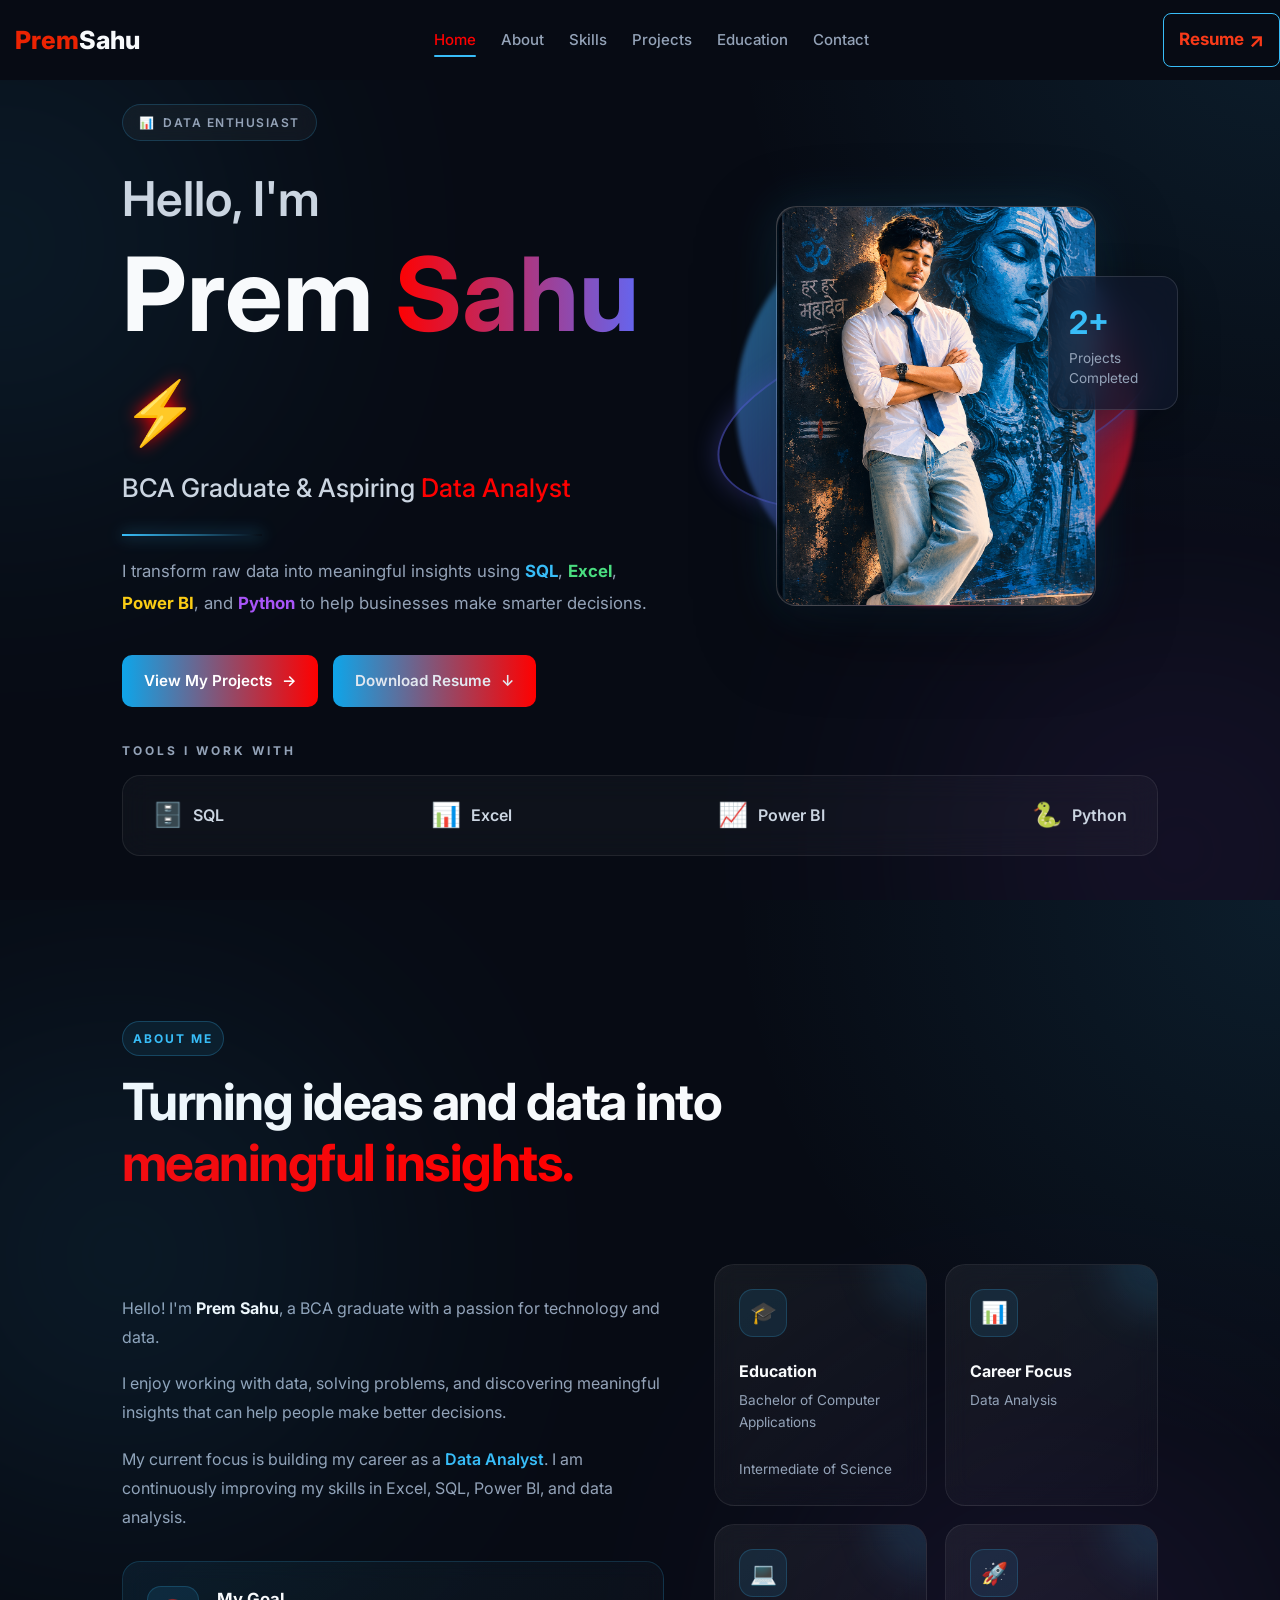
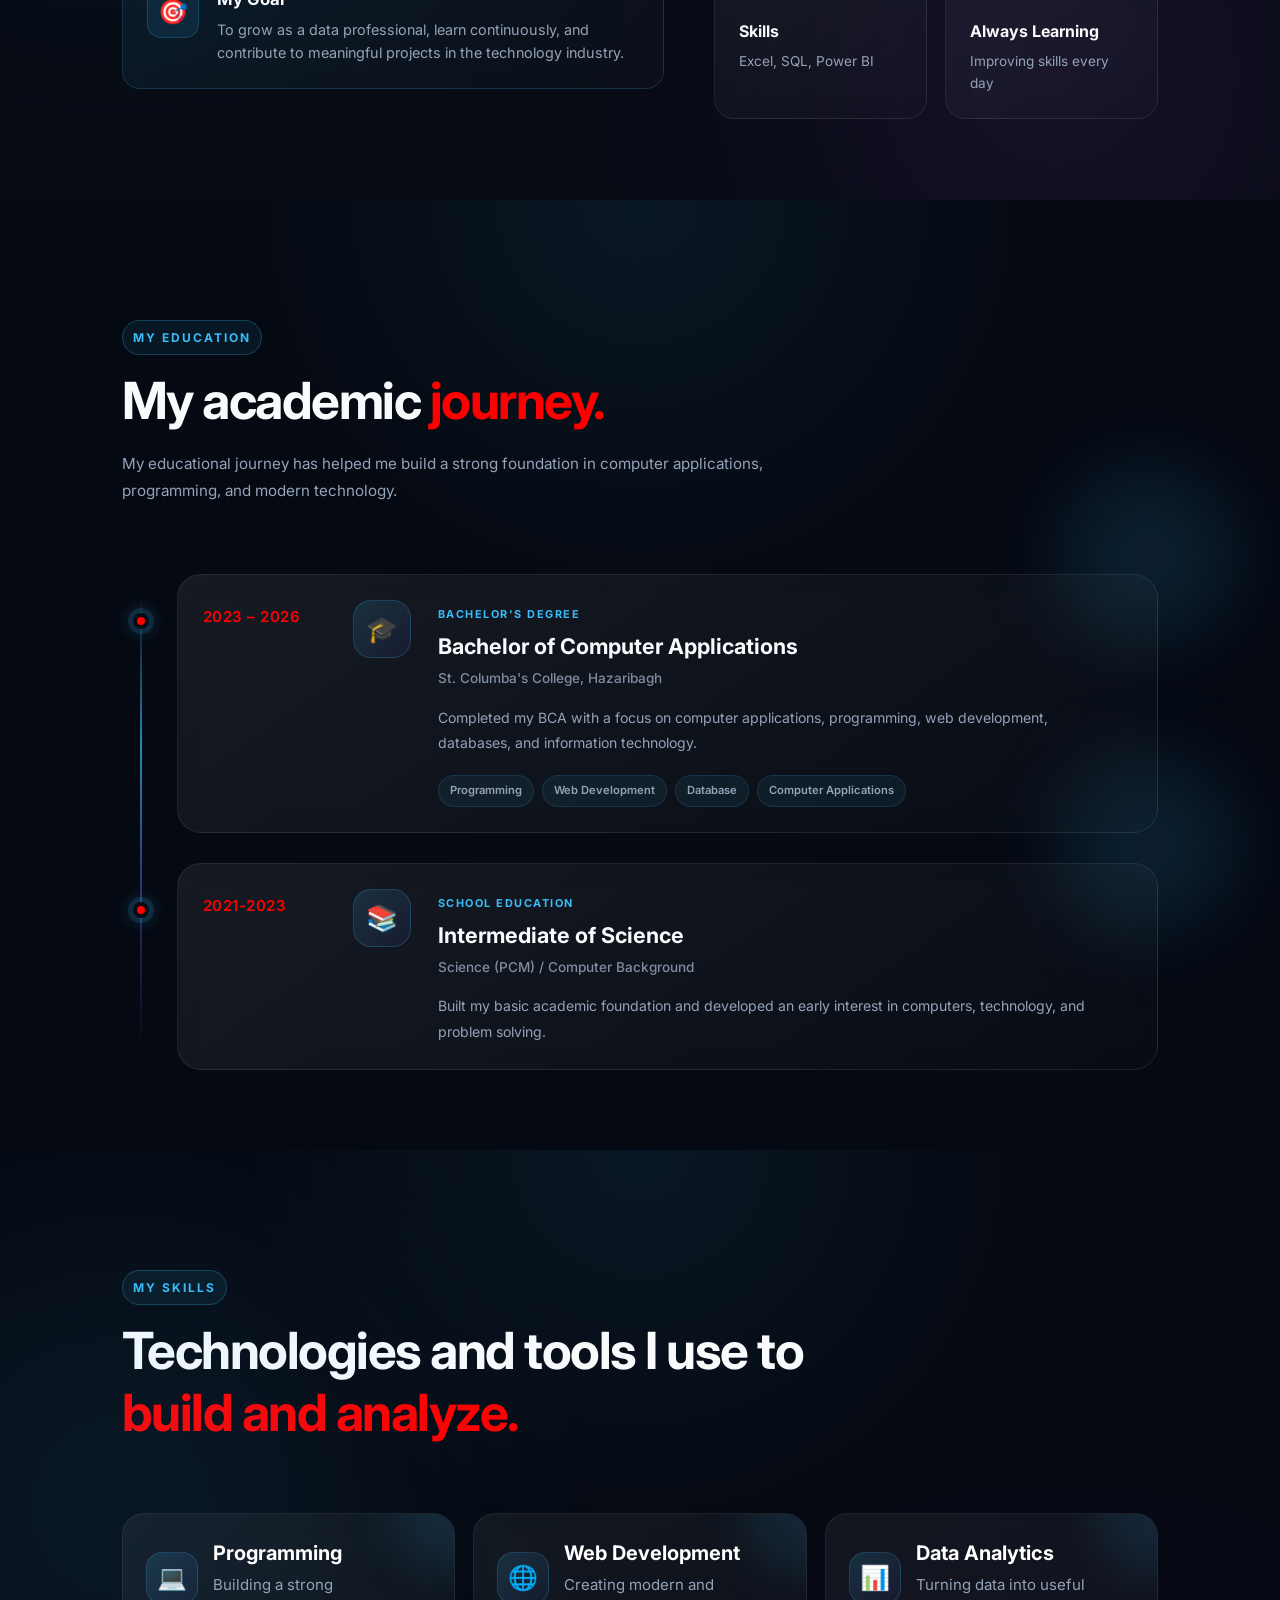
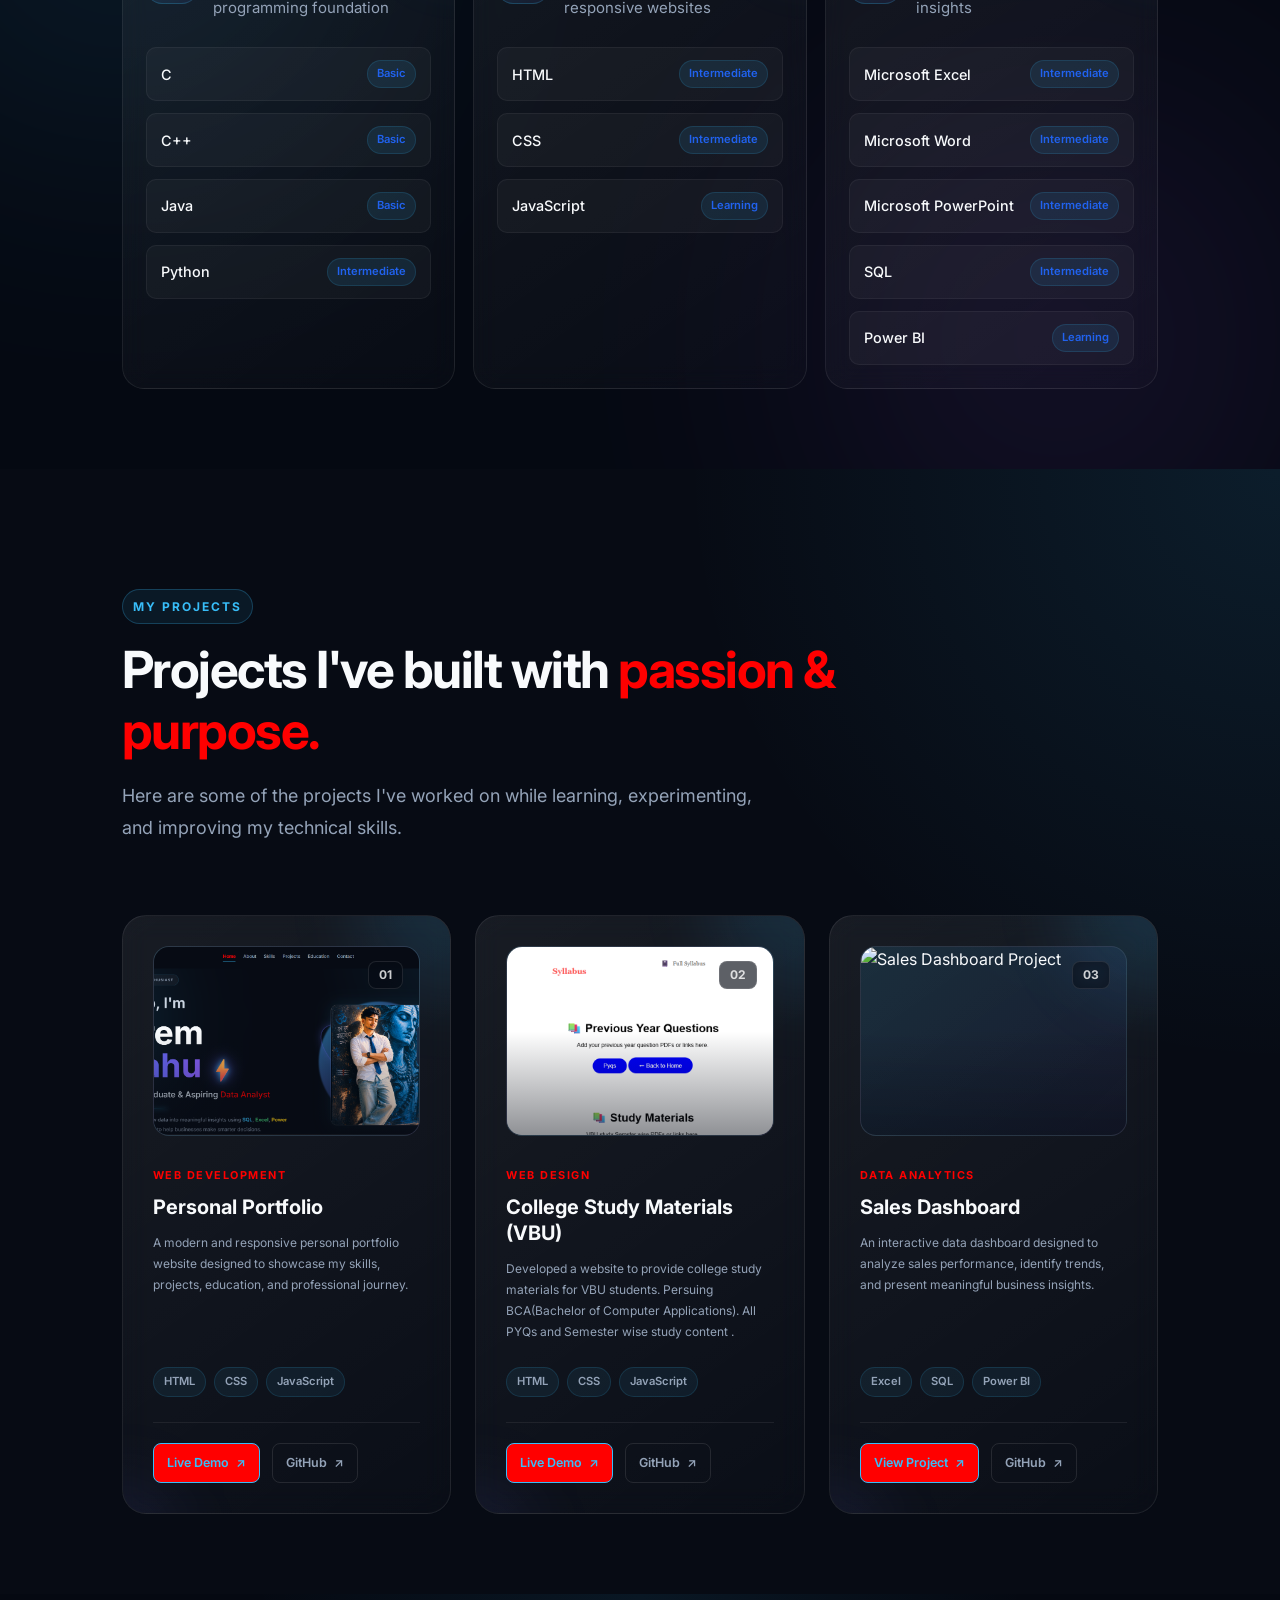
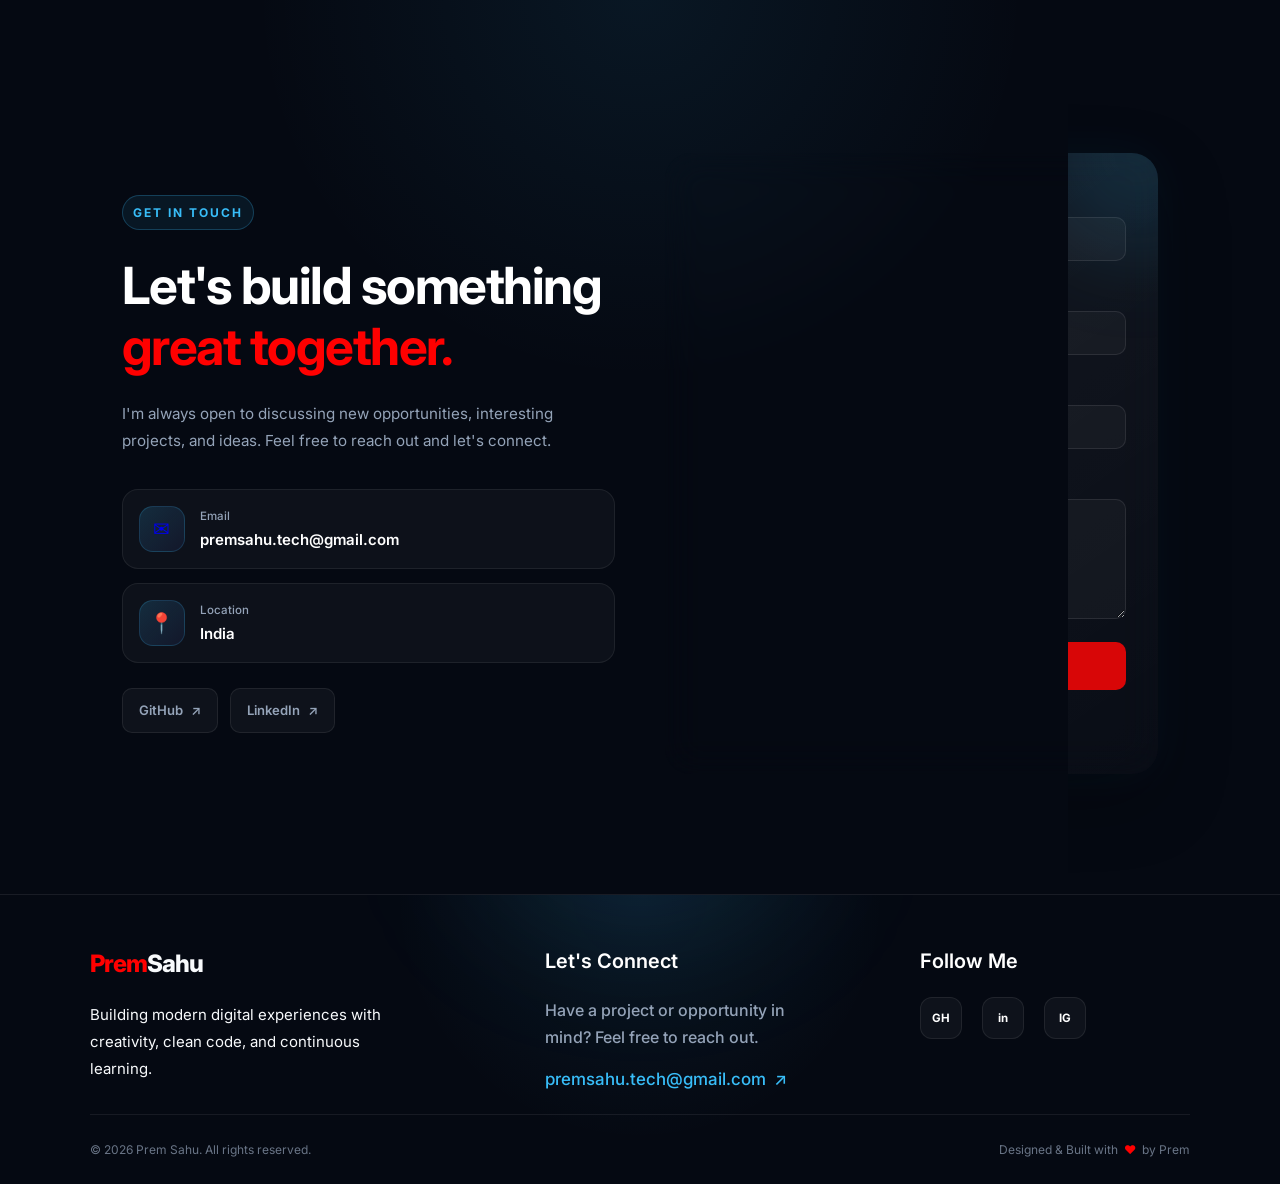
==== commit 08a1f376: "update" ====
--- a/index.html
+++ b/index.html
@@ -618,7 +618,7 @@
 
               <!-- Project Links -->
               <div class="project-links">
-                <a href="https://premsahu-dev/github.io/Project/" class="project-link">
+                <a href="https://premsahu-dev.github.io/Project/" class="project-link">
                   Live Demo
                   <span>↗</span>
                 </a>
